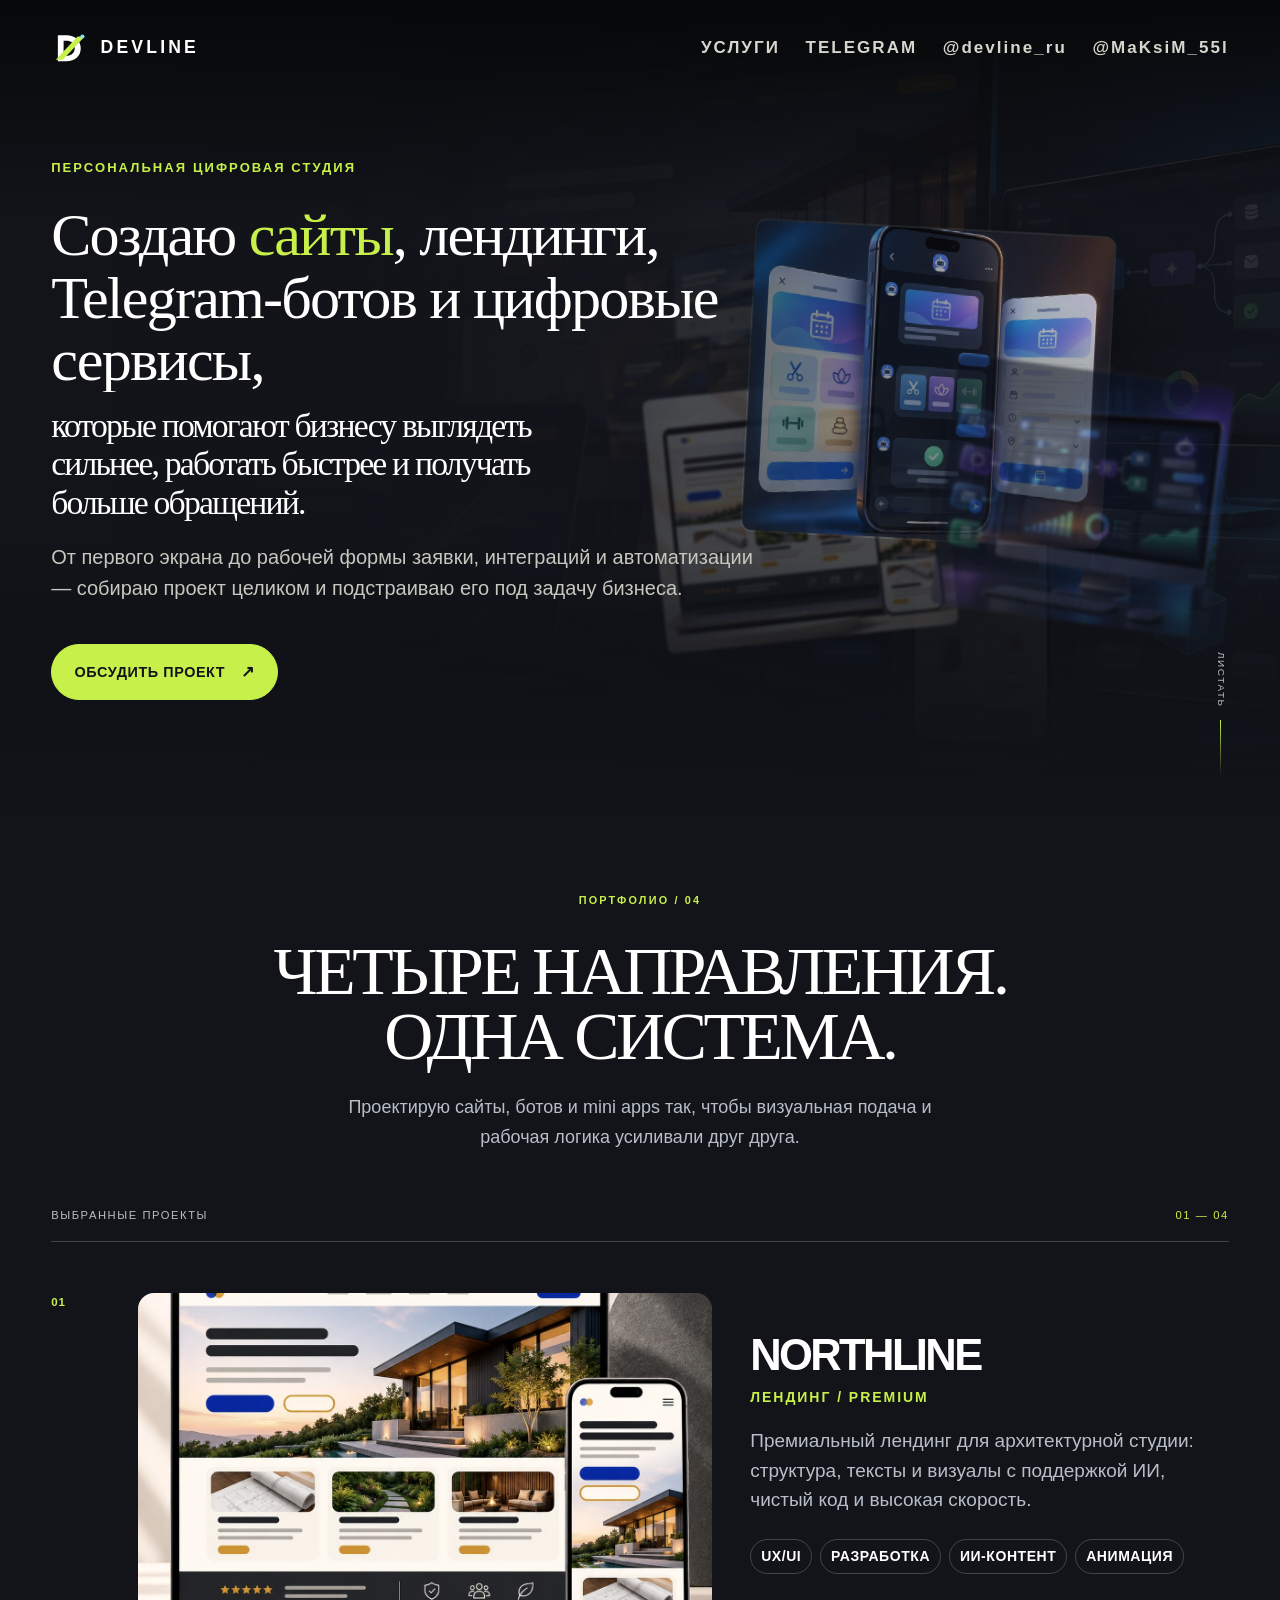
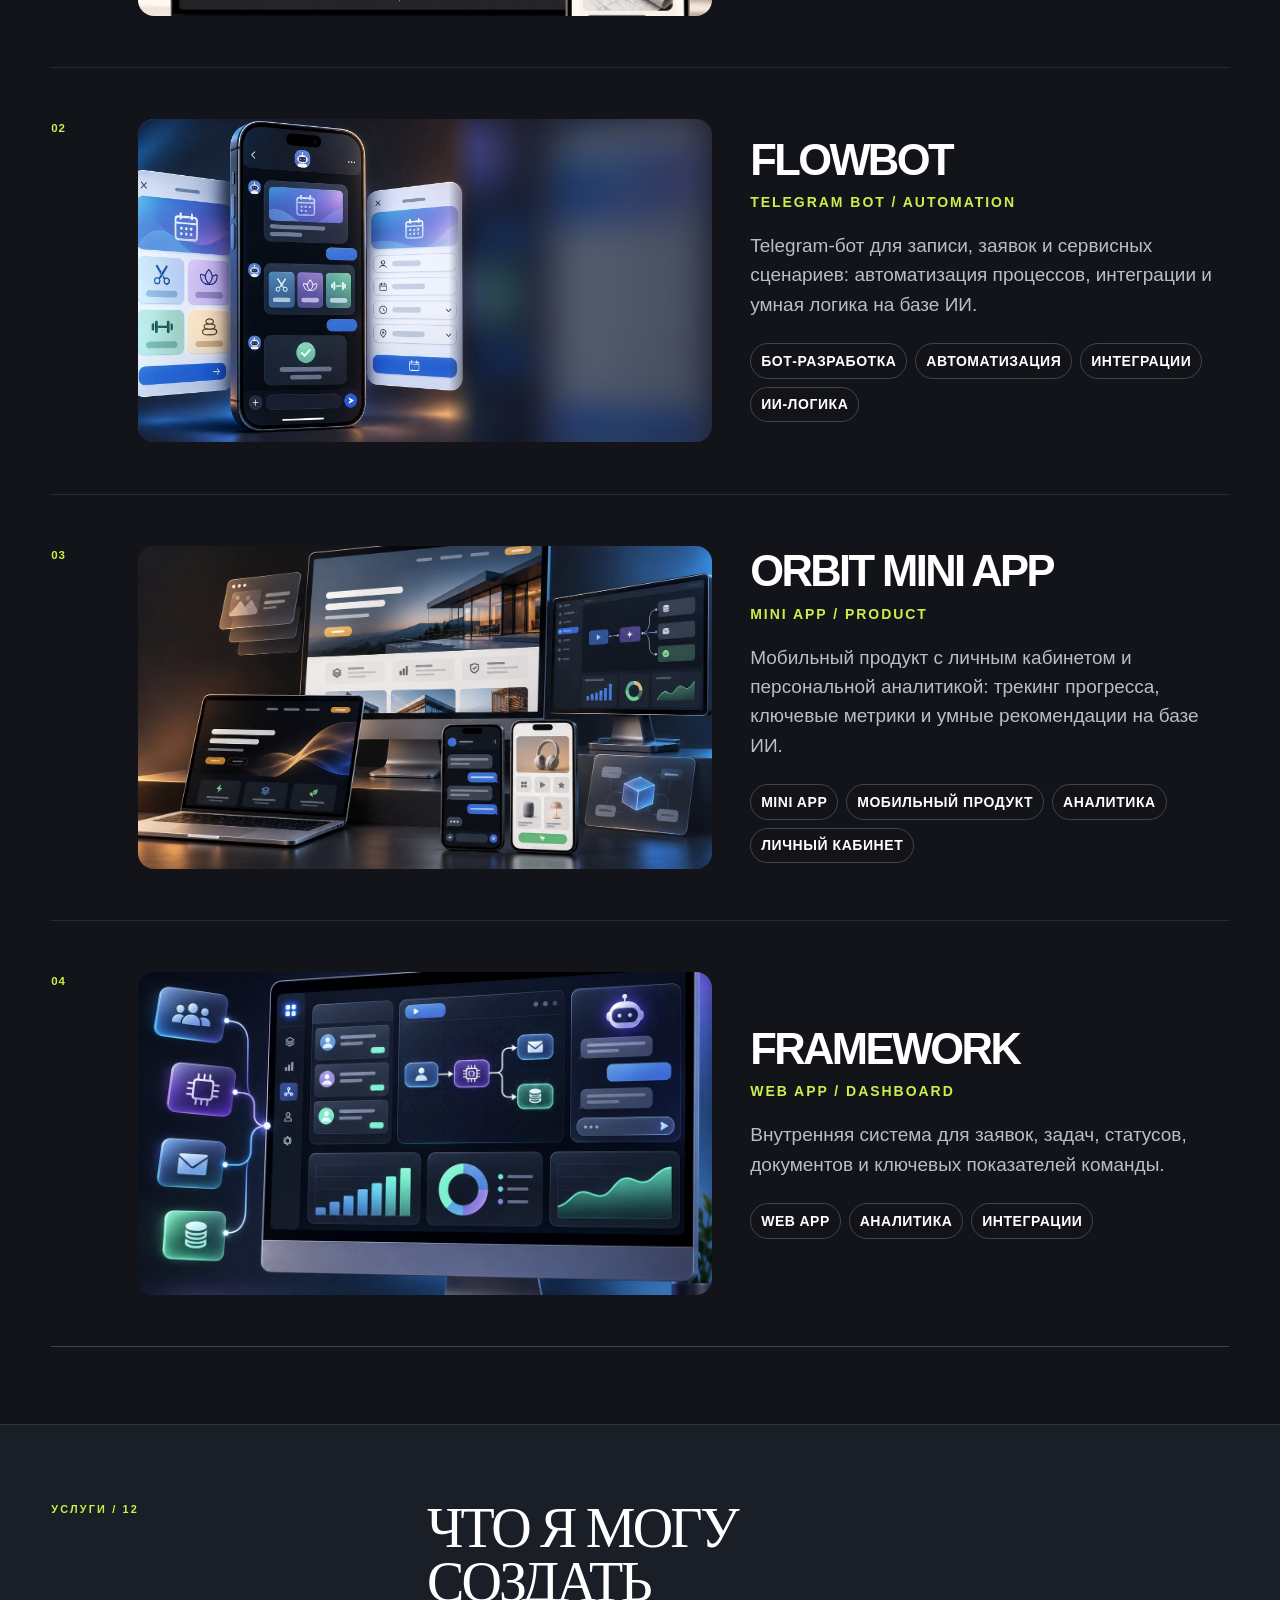
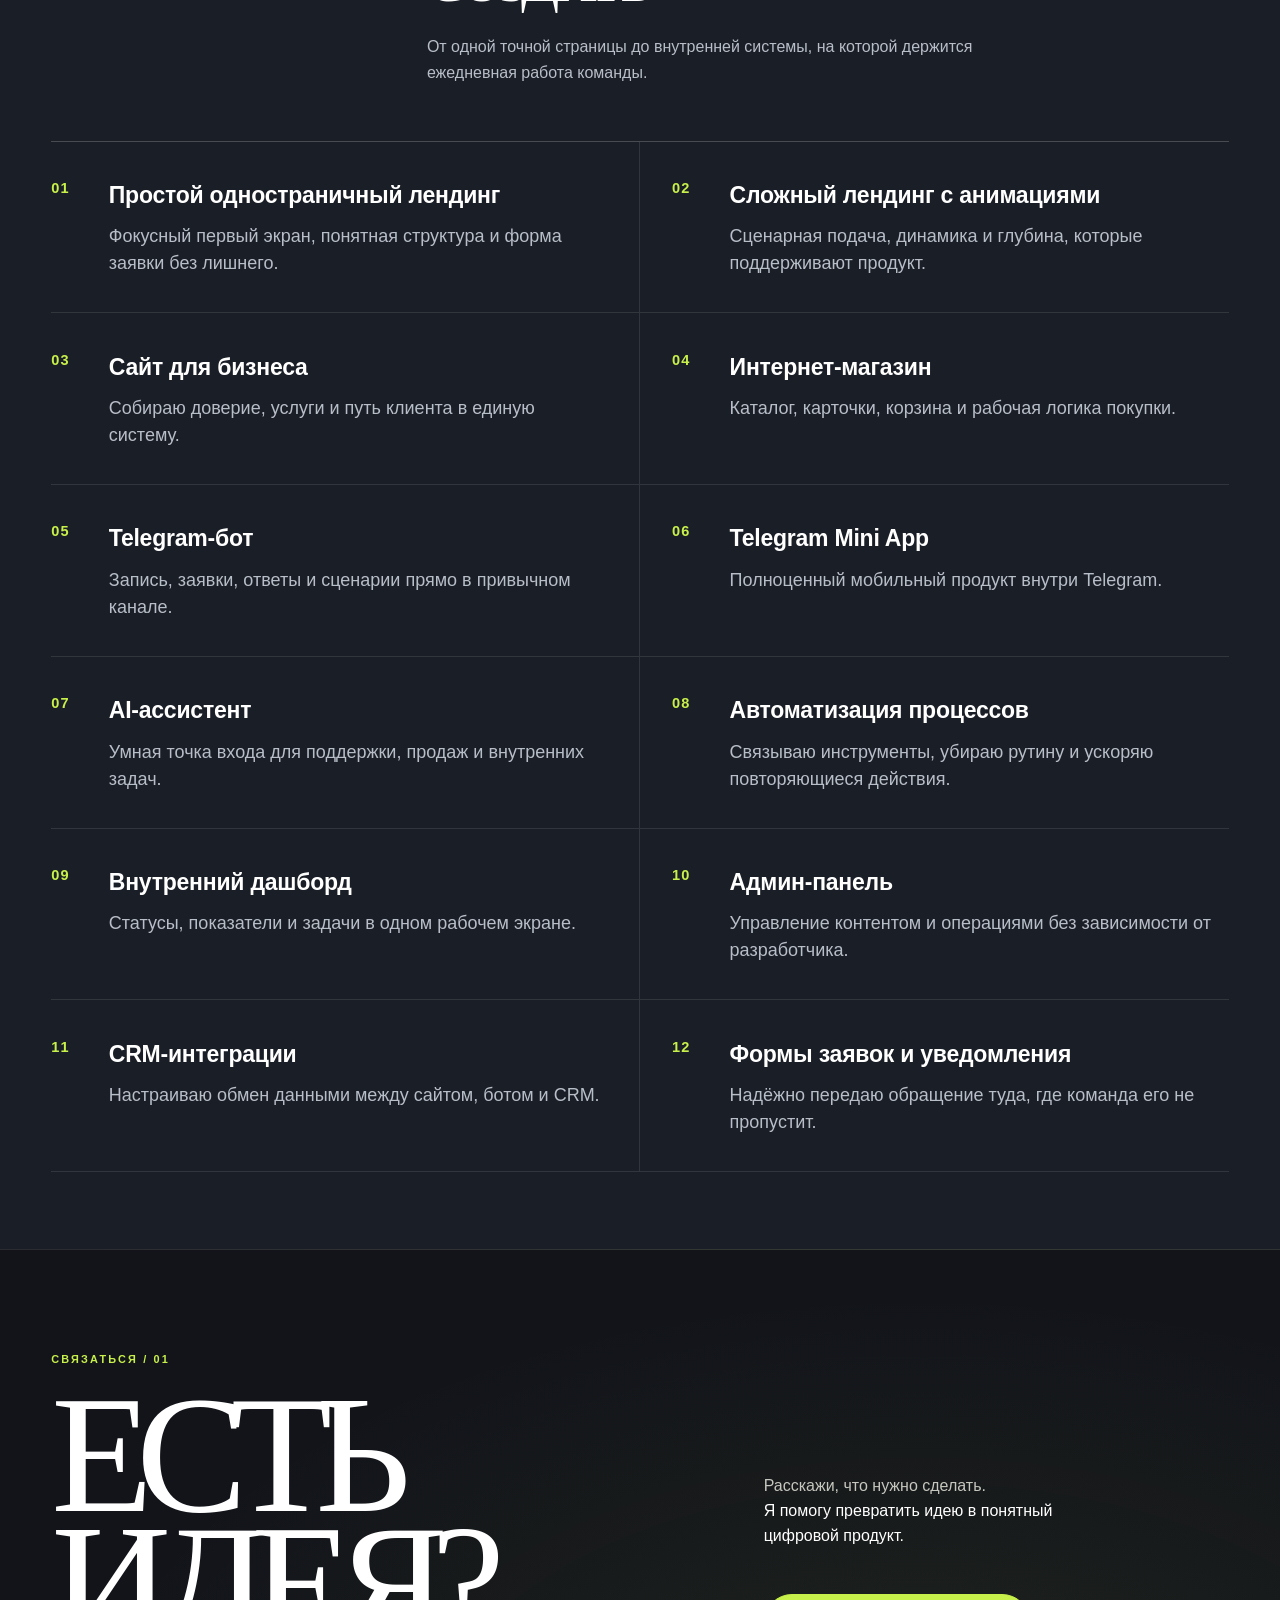
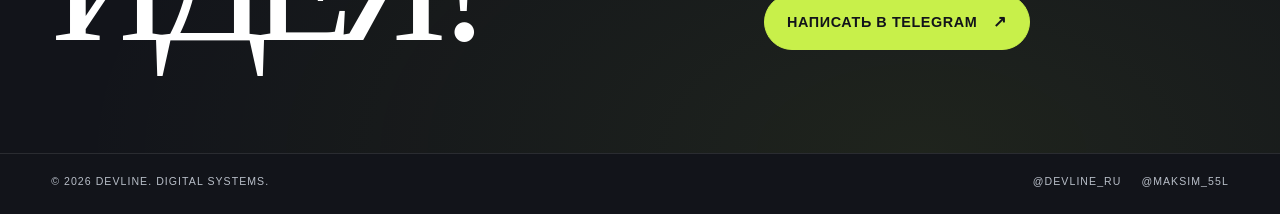
==== index.html @ 8e222a6c "Add files via upload" ====
<!doctype html>
<html lang="ru">
  <head>
    <meta charset="utf-8">
    <meta name="viewport" content="width=device-width, initial-scale=1">
    <meta name="theme-color" content="#12141a">
    <meta name="description" content="DEVLINE создаёт сайты, лендинги, Telegram-ботов, Mini Apps и AI-инструменты для бизнеса.">
    <meta property="og:title" content="DEVLINE — сайты, лендинги, боты и цифровые продукты">
    <meta property="og:description" content="DEVLINE создаёт сайты, лендинги, Telegram-ботов, Mini Apps и AI-инструменты для бизнеса.">
    <meta property="og:type" content="website">
    <meta property="og:locale" content="ru_RU">
    <title>DEVLINE — сайты, лендинги, боты и цифровые продукты</title>
    <link rel="icon" href="data:image/svg+xml,%3Csvg xmlns='http://www.w3.org/2000/svg' viewBox='0 0 64 64'%3E%3Crect width='64' height='64' rx='16' fill='%23050505'/%3E%3Cpath d='M18 16h13c10 0 17 6 17 16s-7 16-17 16H18V16Zm9 8v16h4c5 0 8-3 8-8s-3-8-8-8h-4Z' fill='%23f2f1e9'/%3E%3Cpath d='M15 43h7l20-22h-8L15 43Z' fill='%23c8ff45'/%3E%3C/svg%3E">
    <style>
      :root {
        --bg: #12141a;
        --bg-soft: #1a1e26;
        --text: #ffffff;
        --muted: #b8bec8;
        --line: rgba(255, 255, 255, .1);
        --line-strong: rgba(255, 255, 255, .2);
        --lime: #c8f04a;
        --lime-soft: rgba(200, 255, 69, .12);
        --blue: #84dfff;
        --serif: 'Iowan Old Style', 'Palatino Linotype', Georgia, serif;
        --sans: Inter, Manrope, 'Segoe UI', Arial, sans-serif;
        --gutter: clamp(1.25rem, 4vw, 4.5rem);
        --max: 1440px;
        --ease: cubic-bezier(.22, 1, .36, 1);
      }

      * { box-sizing: border-box; }
      html { scroll-behavior: smooth; background: var(--bg); overflow-x: clip; }
      body {
        min-width: 320px;
        margin: 0;
        overflow-x: hidden;
        background: var(--bg);
        color: var(--text);
        font-family: var(--sans);
        font-size: 16px;
        line-height: 1.6;
        -webkit-font-smoothing: antialiased;
        text-rendering: optimizeLegibility;
      }
      ::selection { color: var(--bg); background: var(--lime); }
      a { color: inherit; text-decoration: none; }
      button, a { -webkit-tap-highlight-color: transparent; }
      button { color: inherit; font: inherit; }
      img { display: block; max-width: 100%; }
      :focus-visible { outline: 2px solid var(--lime); outline-offset: 5px; }

      .js-ready [data-entry], .js-ready [data-reveal] { opacity: 0; translate: 0 20px; }
      [data-entry="header"] { transform: translate3d(0, -12px, 0); }
      [data-entry="hero-bg"] { transform: scale(1.05); }
      .js-ready .page-ready [data-entry], .js-ready [data-reveal].is-visible { opacity: 1; translate: none; transform: none; }
      .js-ready :is([data-entry], [data-reveal]):focus-within { opacity: 1; translate: none; transform: none; transition: none; }
      .page-ready [data-entry] { transition: opacity .7s var(--ease), translate .7s var(--ease), transform .7s var(--ease); }
      .page-ready [data-entry="hero-bg"] { transition-duration: 1s; }
      [data-entry][data-delay="1"] { transition-delay: .1s; }
      [data-entry][data-delay="2"] { transition-delay: .2s; }
      [data-entry][data-delay="3"] { transition-delay: .35s; }
      [data-entry][data-delay="4"] { transition-delay: .5s; }
      [data-reveal] { transition: opacity .6s var(--ease), translate .6s var(--ease), transform .6s var(--ease); }
      .services-grid .service[data-reveal] { transition-delay: mod(var(--delay, 0s), .3s); }
      .js-ready [data-reveal="slide"] { --slide-x: -48px; translate: var(--slide-x) 0; }
      .project[data-reveal="slide"]:first-child { --slide-x: -64px; }
      .project[data-reveal="slide"]:nth-child(2) { transition-delay: .1s; }
      .project[data-reveal="slide"]:nth-child(3) { transition-delay: .2s; }
      .project[data-reveal="slide"]:nth-child(4) { transition-delay: .3s; }
      .section-heading[data-reveal] { transition-delay: .12s; }
      .entry-pending .page-ready .brand { animation: brand-in .65s var(--ease) both; }
      .hero-title-line { display: block; }
      .hero-title-line--continuation { margin-top: .45em; max-width: 34ch; font-size: .56em; line-height: 1.14; }
      .entry-pending .page-ready .hero-title-line { animation: line-in .65s var(--ease) both; animation-delay: calc(.16s + var(--line-index, 0) * .11s); }
      @keyframes brand-in { from { scale: .92; } to { scale: 1; } }
      @keyframes line-in { from { clip-path: inset(0 0 100%); translate: 0 .25em; } to { clip-path: inset(0); translate: none; } }

      .site-shell { position: relative; isolation: isolate; }
      .container { width: min(100%, var(--max)); margin: 0 auto; padding-inline: var(--gutter); }
      .eyebrow {
        margin: 0;
        color: var(--lime);
        font-size: .68rem;
        font-weight: 700;
        letter-spacing: .2em;
        line-height: 1.3;
        text-transform: uppercase;
      }

      .site-header {
        position: absolute;
        z-index: 20;
        inset: 0 0 auto;
        padding-top: 1.5rem;
      }
      .nav-wrap {
        display: flex;
        align-items: center;
        justify-content: space-between;
        gap: 2rem;
        min-height: 3rem;
      }
      .brand {
        display: inline-flex;
        align-items: center;
        gap: .7rem;
        font-size: 1.1rem;
        font-weight: 800;
        letter-spacing: .18em;
        line-height: 1;
      }
      .brand-mark { width: 2.4rem; height: 2.4rem; flex: 0 0 auto; }
      .nav-links {
        display: flex;
        align-items: center;
        gap: clamp(1.1rem, 2vw, 2.5rem);
        color: #d5d6ce;
        font-size: 1.0625rem;
        font-weight: 700;
        letter-spacing: .12em;
      }
      .nav-links a { position: relative; }
      .nav-links a:active { color: var(--lime); }
      .nav-links a::after {
        position: absolute;
        right: 0;
        bottom: -.45rem;
        left: 0;
        height: 1px;
        background: var(--lime);
        content: '';
        transform: scaleX(0);
        transform-origin: right;
        transition: transform .25s ease;
      }
      .nav-links a:is(:hover, :focus-visible, [aria-current]) { color: var(--lime); }
      .nav-links a:is(:hover, :focus-visible, [aria-current])::after { transform: scaleX(1); transform-origin: left; }
      .menu-toggle {
        display: none;
        width: 2.9rem;
        height: 2.9rem;
        padding: .72rem;
        border: 1px solid var(--line-strong);
        border-radius: 50%;
        background: rgba(18, 20, 26, .72);
        cursor: pointer;
      }
      .menu-toggle span { display: block; height: 1px; margin: .34rem 0; background: var(--text); transition: transform .25s ease, opacity .25s ease; }
      .menu-toggle[aria-expanded="true"] span:first-child { transform: translateY(.22rem) rotate(45deg); }
      .menu-toggle[aria-expanded="true"] span:last-child { transform: translateY(-.22rem) rotate(-45deg); }

      .hero {
        position: relative;
        display: flex;
        min-height: min(51rem, 100svh);
        align-items: center;
        overflow: hidden;
        background: var(--bg);
      }
      .hero-slideshow { position: absolute; z-index: 0; inset: 0; overflow: hidden; }
      .hero-slide { position: absolute; inset: 0; margin: 0; opacity: 0; transition: opacity 1.2s var(--ease); }
      .hero-slide.is-active { opacity: .11; }
      .hero-slide img { width: 100%; height: 100%; object-fit: cover; filter: saturate(.9) contrast(1.02) brightness(1.08); transform: scale(1); }
      .entry-pending .page-ready .hero-cards { animation: cards-in 1s var(--ease) both; }
      @keyframes cards-in { from { opacity: 0; translate: 26px 16px; scale: .94; } to { opacity: 1; translate: none; scale: 1; } }
      .hero::before {
        position: absolute;
        z-index: 2;
        inset: 0;
        background: linear-gradient(180deg, #070809 0%, transparent 27%, transparent 66%, #0a0c10 100%), linear-gradient(90deg, #12141a 8%, rgba(18,20,26,.97) 28%, rgba(18,20,26,.78) 48%, transparent 85%);
        pointer-events: none;
        content: '';
      }
      .hero::after {
        position: absolute;
        z-index: 3;
        right: 0;
        bottom: 0;
        left: 0;
        height: 32%;
        background: linear-gradient(transparent, var(--bg));
        pointer-events: none;
        content: '';
      }
      .hero-canvas {
        position: absolute;
        z-index: 1;
        inset: 7rem 0 4rem 39%;
        perspective: 1200px;
        transform-style: preserve-3d;
        pointer-events: none;
      }
      .hero-cards {
        position: absolute;
        inset: 0;
        display: flex;
        align-items: center;
        justify-content: center;
        transform-style: preserve-3d;
      }
      .hero-card {
        position: absolute;
        width: clamp(14rem, 27vw, 24rem);
        aspect-ratio: 1.16 / 1;
        overflow: hidden;
        border: 1px solid rgba(242, 241, 233, .18);
        border-radius: .65rem;
        box-shadow: 0 2rem 6rem rgba(0, 0, 0, .5);
        opacity: calc(var(--card-opacity, .72) - var(--scroll-dim, 0));
        --orbit-tilt: 0deg;
        --scroll-x: 0px;
        --scroll-y: 0px;
        transition: transform .65s var(--ease), opacity .65s var(--ease);
      }
      .hero-card::after {
        position: absolute;
        inset: 0;
        background: linear-gradient(140deg, rgba(18, 20, 26, .02), rgba(18, 20, 26, .32));
        content: '';
      }
      .hero-card img { width: 100%; height: 100%; object-fit: cover; filter: saturate(.95) contrast(1.02) brightness(1.08); }
      .hero-card { transform: translate3d(calc(var(--x) + var(--scroll-x)), calc(var(--y) + var(--scroll-y)), var(--z)) rotateY(var(--rot)) rotateZ(calc(var(--tilt) + var(--orbit-tilt))) scale(calc(var(--scale) + var(--scroll-scale, 0))); }
      .hero-card:nth-child(1) { --x: -13vw; --y: -6rem; --z: -160px; --rot: 16deg; --tilt: -6deg; --scale: .75; --card-opacity: .4; filter: blur(2px) brightness(.8); }
      .hero-card:nth-child(2) { --x: -7vw; --y: 5rem; --z: -45px; --rot: 9deg; --tilt: -6deg; --scale: .86; filter: blur(1px); }
      .hero-card:nth-child(3) { --x: 3vw; --y: -3rem; --z: 35px; --rot: -7deg; --tilt: 3deg; --scale: 1.05; --card-opacity: .92; }
      .hero-card:nth-child(4) { --x: 15vw; --y: 4rem; --z: -110px; --rot: -18deg; --tilt: 7deg; --scale: .85; --card-opacity: .55; filter: blur(2px) brightness(.75); }
      .hero.is-resting .hero-card:nth-child(3) img { animation: card-rest 9s ease-in-out infinite; }
      @keyframes card-rest { 50% { scale: 1.035; } }
      .hero-card.is-broken, .hero-slide.is-broken { opacity: 0; }

      .hero-content {
        position: relative;
        z-index: 5;
        width: min(100%, 1280px);
        padding-block: 7.75rem 5rem;
      }
      .hero-copy { width: min(100%, 790px); }
      .hero h1 {
        max-width: 790px;
        margin: 1.7rem 0 1.25rem;
        color: var(--text);
        font-family: var(--serif);
        font-size: clamp(2.5rem, 4.7vw, 4.75rem);
        font-weight: 400;
        letter-spacing: -.03em;
        line-height: 1.04;
        text-wrap: pretty;
      }
      .hero h1 em { color: var(--lime); font-style: normal; }
      .hero-label { font-size: .8125rem; letter-spacing: .16em; }
      .hero-description {
        max-width: 65ch;
        margin: 0;
        color: #c6c7bf;
        font-size: 1.25rem;
        line-height: 1.55;
      }
      .hero-description + .hero-description { max-width: 65ch; margin-top: .8rem; color: var(--muted); font-size: 1rem; }
      .button {
        display: inline-flex;
        min-height: 3.5rem;
        align-items: center;
        justify-content: center;
        gap: 1rem;
        margin-top: 2.5rem;
        padding: .8rem 1.4rem;
        border: 1px solid var(--lime);
        border-radius: 999px;
        background: var(--lime);
        color: var(--bg);
        font-size: .9rem;
        font-weight: 800;
        letter-spacing: .04em;
        transition: translate .2s var(--ease);
      }
      .button::after { content: '↗'; font-size: 1rem; letter-spacing: 0; }
      .button::after { transition: translate .2s var(--ease); }
      .button:hover, .button:focus-visible { translate: 0 -2px; filter: brightness(1.06); box-shadow: 0 4px 14px rgba(200,240,74,.18); }
      .button:hover::after { translate: 3px 0; }
      .button:active { translate: 0 1px; }
      .scroll-cue {
        position: absolute;
        z-index: 6;
        right: var(--gutter);
        bottom: 2.5rem;
        display: flex;
        align-items: center;
        gap: .8rem;
        color: var(--muted);
        font-size: .62rem;
        letter-spacing: .16em;
        text-transform: uppercase;
        writing-mode: vertical-rl;
      }
      .scroll-cue::after { width: 1px; height: 3.5rem; background: linear-gradient(var(--lime), transparent); content: ''; }

      .section { position: relative; padding-block: clamp(3.5rem, 6vw, 6rem); }
      .section + .section { border-top: 1px solid var(--line); }
      .section-heading { display: grid; grid-template-columns: minmax(12rem, .6fr) 1.4fr; gap: 2rem; align-items: end; margin-bottom: clamp(3rem, 7vw, 7rem); }
      .section-heading > * { min-width: 0; }
      .section-heading h2 { max-width: 14ch; margin: 0; font-family: var(--serif); font-size: clamp(2rem, 5vw, 3.5rem); font-weight: 400; letter-spacing: -.05em; line-height: .96; text-wrap: balance; }
      .section-heading h2 + .heading-note { margin-top: 1.5rem; }
      .section-heading .heading-note { max-width: 65ch; margin: 0 0 .2rem; color: var(--muted); font-size: 1rem; line-height: 1.65; }
      .portfolio-section .section-heading { display: flex; flex-direction: column; align-items: center; text-align: center; }
      .portfolio-section .section-heading > div { display: flex; flex-direction: column; align-items: center; }
      .portfolio-section .container { width: min(100%, 1600px); }
      .portfolio-section .section-heading { margin-bottom: clamp(2rem, 4vw, 4rem); }
      .portfolio-section .section-heading h2 { max-width: 22ch; font-size: clamp(2rem, 5.3vw, 5rem); }
      .portfolio-section .heading-note { font-size: 1.125rem; }
      .portfolio-section .section-heading .heading-note { margin-inline: auto; }

      .portfolio-intro { display: flex; align-items: baseline; justify-content: space-between; gap: 2rem; padding-bottom: 1rem; border-bottom: 1px solid var(--line-strong); color: var(--muted); font-size: .7rem; letter-spacing: .14em; text-transform: uppercase; }
      .portfolio-intro span:last-child { color: var(--lime); }
      .project-list { border-bottom: 1px solid var(--line-strong); }
      .project {
        display: grid;
        grid-template-columns: 3rem minmax(0, 1.2fr) minmax(0, 1fr);
        gap: clamp(1.2rem, 3vw, 4rem);
        align-items: stretch;
        padding-block: clamp(2rem, 4vw, 3.5rem);
        border-bottom: 1px solid var(--line);
      }
      .project:last-child { border-bottom: 0; }
      .project-number { align-self: start; color: var(--lime); font-size: .72rem; font-weight: 700; letter-spacing: .08em; }
      .project-media { position: relative; align-self: center; width: 100%; aspect-ratio: 16 / 9; min-width: 0; min-height: 0; overflow: hidden; border-radius: 16px; background: var(--bg-soft); }
      .project-media img {
        width: 100%;
        height: 100%;
        object-fit: cover;
        filter: saturate(.72) contrast(1.05);
        transform: translateX(calc(var(--crop-x, 0%) + var(--hover-x, 0%))) scale(calc(var(--crop-scale, 1) * var(--hover-scale, 1)));
        transition: transform .8s var(--ease);
      }
      .project-media--flowbot { isolation: isolate; }
      .project-media--flowbot::before {
        position: absolute;
        z-index: -1;
        inset: -1.5rem;
        background: linear-gradient(90deg, rgb(11 19 37 / .3), rgb(11 19 37 / .76)), url('assets/portfolio/bg-03.jpg') right center / cover;
        filter: blur(18px);
        content: '';
      }
      .project-media--flowbot img {
        --crop-x: -8%;
        --crop-scale: 1.12;
        position: absolute;
        inset: 0 auto auto 4%;
        width: auto;
        max-width: none;
        aspect-ratio: 1;
        object-fit: contain;
        object-position: left center;
        mask-image: linear-gradient(90deg, transparent, #000 6%, #000 92%, transparent);
      }
      .project-media--orbit img {
        --crop-x: -8%;
        --crop-scale: 1.15;
        object-position: left center;
        transform-origin: 40% 70%;
      }
      .project-media::after { position: absolute; inset: auto 0 0; height: 2px; background: var(--lime); content: ''; transform: scaleX(0); transform-origin: left; transition: transform .4s var(--ease); }
      @media (hover: hover) {
        .js-ready .project.is-visible:hover { transform: translateY(-3px); }
        .project:hover .project-media img { --hover-x: 1%; --hover-scale: 1.035; filter: saturate(.95) contrast(1.05); }
        .project:hover .project-media::after { transform: scaleX(1); }
      }
      .project-media.is-broken img { visibility: hidden; }
      .project-media.is-broken::before { position: absolute; z-index: auto; inset: 0; display: grid; place-items: center; background: var(--bg-soft); filter: none; color: var(--muted); content: 'Изображение недоступно'; }
      .project-content { display: flex; flex-direction: column; justify-content: center; min-width: 0; }
      .project h3 { margin: 0; font-family: var(--sans); font-size: clamp(2rem, 3.4vw, 4rem); font-weight: 800; letter-spacing: -.06em; line-height: .94; }
      .project-category { margin: .65rem 0 0; color: var(--lime); font-size: .875rem; font-weight: 700; letter-spacing: .14em; text-transform: uppercase; }
      .project-description { max-width: 54ch; margin: 1.1rem 0 0; color: var(--muted); font-size: 1.1875rem; line-height: 1.55; }
      .project-tags { display: flex; flex-wrap: wrap; gap: .5rem; margin: 1.5rem 0 0; padding: 0; list-style: none; }
      .project-tags li { padding: .35rem .62rem; border: 1px solid var(--line-strong); border-radius: 999px; color: var(--text); font-size: .875rem; font-weight: 700; letter-spacing: .04em; text-transform: uppercase; }

      .services-section { background: var(--bg-soft); }
      .services-section .section-heading { align-items: start; margin-bottom: clamp(2rem, 4vw, 4rem); }
      .services-grid { display: grid; grid-template-columns: repeat(2, minmax(0, 1fr)); border-top: 1px solid var(--line-strong); }
      .service {
        display: grid;
        grid-template-columns: 2.6rem minmax(0, 1fr);
        gap: 1rem;
        min-height: 9rem;
        padding: 2.2rem 1rem 2.2rem 0;
        border-bottom: 1px solid var(--line);
      }
      .service:nth-child(odd) { border-right: 1px solid var(--line); padding-right: 2rem; }
      .service:nth-child(even) { padding-left: 2rem; }
      .service-index { color: var(--lime); font-size: .91rem; font-weight: 700; letter-spacing: .08em; }
      .service h3 { margin: 0 0 .6rem; font-size: 1.4375rem; font-weight: 650; letter-spacing: -.01em; }
      .service p { max-width: 65ch; margin: 0; color: var(--muted); font-size: 1.125rem; line-height: 1.5; }
      @media (hover: hover) { .service:hover { background-color: rgb(255 255 255 / .045); } }

      .contact-section { padding-block: clamp(4rem, 8vw, 8rem); background: radial-gradient(ellipse at 72% 100%, rgb(200 240 74 / .07), transparent 65%); }
      .contact-layout { display: grid; grid-template-columns: 1fr .7fr; gap: 3rem; align-items: end; }
      .contact-title { max-width: 8ch; margin: 1.5rem 0 0; font-family: var(--serif); font-size: clamp(4.5rem, 13vw, 13rem); font-weight: 400; letter-spacing: -.1em; line-height: .78; }
      .contact-copy { max-width: 22rem; margin: 0 0 .35rem; color: #c6c7bf; font-size: 1rem; line-height: 1.55; }
      .contact-copy strong { color: var(--text); font-weight: 500; }

      .site-footer { padding-block: 1.2rem 1.5rem; border-top: 1px solid var(--line); color: var(--muted); font-size: .66rem; letter-spacing: .1em; text-transform: uppercase; }
      .footer-row { display: flex; align-items: center; justify-content: space-between; gap: 1.5rem; }
      .footer-row p { margin: 0; }
      .footer-links { display: flex; gap: 1.25rem; }
      .footer-links a:hover { color: var(--lime); }

      @media (prefers-reduced-motion: reduce) {
        *, *::before, *::after { scroll-behavior: auto !important; animation: none !important; transition: none !important; }
        .hero-card { transition: none; }
        .hero-slide { transition: none; }
        [data-entry], [data-reveal] { opacity: 1 !important; transform: none !important; translate: none !important; }
      }
      @media (max-width: 850px) {
        .site-header { padding-top: 1rem; }
        .nav-wrap { min-height: 2.8rem; }
        .js-ready .menu-toggle { display: block; position: relative; z-index: 2; }
        html:not(.js-ready) .nav-wrap { flex-wrap: wrap; gap: .75rem; }
        html:not(.js-ready) .nav-links { flex-wrap: wrap; gap: .5rem 1rem; }
        .js-ready .nav-links {
          position: fixed;
          z-index: 1;
          inset: 4.5rem var(--gutter) auto;
          display: flex;
          flex-direction: column;
          align-items: flex-start;
          justify-content: center;
          gap: .4rem;
          padding: 1.5rem;
          max-height: calc(100svh - 5rem);
          overflow-y: auto;
          border: 1px solid var(--line);
          border-radius: 12px;
          background: rgba(18, 20, 26, .96);
          backdrop-filter: blur(1rem);
          opacity: 0;
          visibility: hidden;
          pointer-events: none;
          transform: translateY(-1rem);
          transition: opacity .25s ease, transform .25s ease, visibility 0s linear .25s;
        }
        .js-ready .nav-links.is-open { opacity: 1; visibility: visible; pointer-events: auto; transform: translateY(0); transition-delay: 0s; }
        .js-ready .nav-links a { display: flex; align-items: center; min-height: 44px; font-size: 1.125rem; }
        .hero { min-height: 40rem; }
        .hero-canvas { inset: 9rem -10vw 6rem 34%; }
        .hero-card { width: clamp(11rem, 36vw, 17rem); }
        .hero-card:nth-child(1) { --x: -34vw; --y: 4rem; --z: -140px; }
        .hero-card:nth-child(2) { --x: -19vw; --y: -2rem; --z: -28px; }
        .hero-card:nth-child(3) { --x: 19vw; --y: -2rem; --z: -28px; }
        .hero-card:nth-child(4) { --x: 34vw; --y: 4rem; --z: -140px; }
        .section-heading { grid-template-columns: 1fr; gap: 1.5rem; }
        .section-heading h2 { max-width: 100%; }
        .project { grid-template-columns: 2.5rem minmax(0, 1.15fr) minmax(0, 1fr); }
        .contact-layout { grid-template-columns: 1fr .85fr; }
      }
      @media (max-width: 600px) {
        :root { --gutter: 1.15rem; }
        .brand { font-size: .98rem; }
        .hero { min-height: 0; align-items: flex-start; }
        .hero::before { background: linear-gradient(180deg, #070809 0%, rgba(18,20,26,.76) 30%, #12141a 82%); }
        .hero-canvas { inset: 4rem -1rem auto 25%; height: 15rem; }
        .hero-card { width: 11.5rem; opacity: .6; }
        .hero-card:nth-child(1) { --x: -50vw; --y: 6rem; --z: -170px; --rot: 28deg; --scale: .7; }
        .hero-card:nth-child(2) { --x: -25vw; --y: -1rem; --z: -20px; --rot: 13deg; --scale: .86; }
        .hero-card:nth-child(3) { --x: 25vw; --y: -1rem; --z: -20px; --rot: -13deg; --scale: .86; }
        .hero-card:nth-child(4) { --x: 50vw; --y: 6rem; --z: -170px; --rot: -28deg; --scale: .7; }
        .hero-content { padding-block: 7.5rem 3rem; }
        .menu-toggle { margin-left: auto; }
        .hero h1 { max-width: 100%; margin-top: 1.15rem; font-size: clamp(2rem, 7.4vw, 2.7rem); line-height: 1.08; }
        .hero-label { font-size: .75rem; }
        .hero-description { font-size: 1.0625rem; }
        .hero-title-line--continuation { font-size: .72em; }
        .hero-description + .hero-description { font-size: .8rem; }
        .button { width: auto; margin-top: 2rem; }
        .js-ready [data-reveal="slide"], .project[data-reveal="slide"]:first-child { --slide-x: -24px; }
        .scroll-cue { display: none; }
        .section { padding-block: 3.5rem; }
        .section-heading { margin-bottom: 3.5rem; }
        .section-heading h2 { font-size: clamp(2.7rem, 14vw, 4.8rem); }
        .portfolio-intro { font-size: .58rem; }
        .project { grid-template-columns: minmax(0, 1fr); gap: .9rem; align-items: start; }
        .project-media { width: 100%; aspect-ratio: auto; }
        .project-media img { height: auto; }
        .project-media--flowbot:not(.is-broken)::before { content: none; }
        .project-media--flowbot img { position: static; width: 100%; mask-image: none; transform-origin: 25% center; }
        .project-description { font-size: 1.125rem; }
        .project-category, .project-tags li { font-size: .8125rem; }
        .project h3 { font-size: 2.25rem; }
        .services-grid { display: block; }
        .service h3 { font-size: 1.25rem; }
        .service p { font-size: 1.0625rem; }
        .service, .service:nth-child(odd), .service:nth-child(even) { grid-template-columns: 2.2rem 1fr; min-height: auto; padding: 1.45rem 0; border-right: 0; }
        .contact-layout { display: block; }
        .contact-title { margin-bottom: 2rem; font-size: clamp(3.5rem, 16vw, 6rem); }
        .contact-copy { font-size: .9rem; }
        .footer-row { align-items: flex-start; flex-direction: column; }
      }
    </style>
  </head>
  <body>
    <div class="site-shell">
      <header class="site-header" aria-label="Основная навигация" data-entry="header">
        <div class="container nav-wrap">
          <a class="brand" href="#top" aria-label="DEVLINE — на главную">
            <svg class="brand-mark" viewBox="0 0 28 28" aria-hidden="true" focusable="false">
              <path d="M5 4.5h6.3c6.1 0 10.4 3.7 10.4 9.5s-4.3 9.5-10.4 9.5H5V4.5Zm4.2 4v11h2c3.5 0 6.1-1.9 6.1-5.5s-2.6-5.5-6.1-5.5h-2Z" fill="currentColor"/>
              <path d="M3.5 22.5h5.1l16-17h-5.2l-15.9 17Z" fill="var(--lime)"/>
              <circle cx="22.9" cy="5.5" r="1.5" fill="var(--blue)"/>
            </svg>
            <span>DEVLINE</span>
          </a>
          <button class="menu-toggle" type="button" aria-label="Открыть меню" aria-expanded="false" aria-controls="main-menu">
            <span></span><span></span>
          </button>
          <nav id="main-menu" class="nav-links" aria-label="Разделы сайта">
            <a href="#services">УСЛУГИ</a>
            <a href="https://t.me/devline_ru" target="_blank" rel="noreferrer">TELEGRAM</a>
            <a href="https://t.me/devline_ru" target="_blank" rel="noreferrer">@devline_ru</a>
            <a href="https://t.me/MaKsiM_55l" target="_blank" rel="noreferrer">@MaKsiM_55l</a>
          </nav>
        </div>
      </header>

      <main id="top">
        <section class="hero" aria-labelledby="hero-title">
          <div class="hero-slideshow" aria-hidden="true" data-entry="hero-bg">
            <figure class="hero-slide is-active"><img src="assets/portfolio/bg-01.jpg" alt="" width="1536" height="1024"></figure>
            <figure class="hero-slide"><img src="assets/portfolio/bg-02.jpg" alt="" width="1536" height="1024"></figure>
            <figure class="hero-slide"><img src="assets/portfolio/bg-03.jpg" alt="" width="1536" height="1024"></figure>
            <figure class="hero-slide"><img src="assets/portfolio/bg-04.jpg" alt="" width="1536" height="1024"></figure>
          </div>
          <div class="hero-canvas" aria-hidden="true">
            <div class="hero-cards">
              <figure class="hero-card"><img src="assets/portfolio/bg-01.jpg" alt="" width="1536" height="1024"></figure>
              <figure class="hero-card"><img src="assets/portfolio/bg-02.jpg" alt="" width="1536" height="1024"></figure>
              <figure class="hero-card"><img src="assets/portfolio/bg-03.jpg" alt="" width="1536" height="1024"></figure>
              <figure class="hero-card"><img src="assets/portfolio/bg-04.jpg" alt="" width="1536" height="1024"></figure>
            </div>
          </div>
          <div class="container hero-content">
            <div class="hero-copy">
              <p class="eyebrow hero-label" data-entry="hero-eyebrow" data-delay="1">ПЕРСОНАЛЬНАЯ ЦИФРОВАЯ СТУДИЯ</p>
              <h1 id="hero-title" data-entry="hero-title" data-delay="2">
                <span class="hero-title-line">Создаю <em>сайты</em>, лендинги,</span>
                <span class="hero-title-line" style="--line-index:1">Telegram-ботов и цифровые сервисы,</span>
                <span class="hero-title-line hero-title-line--continuation" style="--line-index:2">которые помогают бизнесу выглядеть сильнее, работать быстрее и получать больше обращений.</span>
              </h1>
              <p class="hero-description" data-entry="hero-description" data-delay="3">От первого экрана до рабочей формы заявки, интеграций и автоматизации — собираю проект целиком и подстраиваю его под задачу бизнеса.</p>
              <a class="button" href="https://t.me/MaKsiM_55l" target="_blank" rel="noreferrer" data-entry="hero-button" data-delay="4">ОБСУДИТЬ ПРОЕКТ</a>
            </div>
          </div>
          <div class="scroll-cue" aria-hidden="true"><span>Листать</span></div>
        </section>

        <section class="section portfolio-section" aria-labelledby="portfolio-title">
          <div class="container">
            <div class="section-heading" data-reveal>
              <p class="eyebrow">Портфолио / 04</p>
              <div>
                <h2 id="portfolio-title">ЧЕТЫРЕ НАПРАВЛЕНИЯ.<br>ОДНА СИСТЕМА.</h2>
                <p class="heading-note">Проектирую сайты, ботов и mini apps так, чтобы визуальная подача и рабочая логика усиливали друг друга.</p>
              </div>
            </div>
            <div class="portfolio-intro"><span>Выбранные проекты</span><span>01 — 04</span></div>
            <div class="project-list">
              <article class="project" data-reveal="slide">
                <span class="project-number">01</span>
                <div class="project-media"><img src="assets/portfolio/bg-02.jpg" alt="Архитектурный веб-продукт NORTHLINE" width="1254" height="1254" loading="lazy"></div>
                <div class="project-content"><h3>NORTHLINE</h3><p class="project-category">ЛЕНДИНГ / PREMIUM</p><p class="project-description">Премиальный лендинг для архитектурной студии: структура, тексты и визуалы с поддержкой ИИ, чистый код и высокая скорость.</p><ul class="project-tags" aria-label="Технологии и услуги проекта"><li>UX/UI</li><li>РАЗРАБОТКА</li><li>ИИ-КОНТЕНТ</li><li>АНИМАЦИЯ</li></ul></div>
              </article>
              <article class="project" data-reveal="slide">
                <span class="project-number">02</span>
                <div class="project-media project-media--flowbot"><img src="assets/portfolio/bg-03.jpg" alt="Telegram-бот FLOWBOT" width="1254" height="1254" loading="lazy"></div>
                <div class="project-content"><h3>FLOWBOT</h3><p class="project-category">TELEGRAM BOT / AUTOMATION</p><p class="project-description">Telegram-бот для записи, заявок и сервисных сценариев: автоматизация процессов, интеграции и умная логика на базе ИИ.</p><ul class="project-tags" aria-label="Технологии и услуги проекта"><li>БОТ-РАЗРАБОТКА</li><li>АВТОМАТИЗАЦИЯ</li><li>ИНТЕГРАЦИИ</li><li>ИИ-ЛОГИКА</li></ul></div>
              </article>
              <article class="project" data-reveal="slide">
                <span class="project-number">03</span>
                <div class="project-media project-media--orbit"><img src="assets/portfolio/bg-01.jpg" alt="Мобильный продукт ORBIT MINI APP" width="1672" height="941" loading="lazy"></div>
                <div class="project-content"><h3>ORBIT MINI APP</h3><p class="project-category">MINI APP / PRODUCT</p><p class="project-description">Мобильный продукт с личным кабинетом и персональной аналитикой: трекинг прогресса, ключевые метрики и умные рекомендации на базе ИИ.</p><ul class="project-tags" aria-label="Технологии и услуги проекта"><li>MINI APP</li><li>МОБИЛЬНЫЙ ПРОДУКТ</li><li>АНАЛИТИКА</li><li>ЛИЧНЫЙ КАБИНЕТ</li></ul></div>
              </article>
              <article class="project" data-reveal="slide">
                <span class="project-number">04</span>
                <div class="project-media"><img src="assets/portfolio/bg-04.jpg" alt="Интерфейс дашборда FRAMEWORK" width="1254" height="1254" loading="lazy"></div>
                <div class="project-content">
                  <h3>FRAMEWORK</h3>
                  <p class="project-category">WEB APP / DASHBOARD</p>
                  <p class="project-description">Внутренняя система для заявок, задач, статусов, документов и ключевых показателей команды.</p>
                  <ul class="project-tags" aria-label="Технологии и услуги проекта"><li>WEB APP</li><li>АНАЛИТИКА</li><li>ИНТЕГРАЦИИ</li></ul>
                </div>
              </article>
            </div>
          </div>
        </section>

        <section class="section services-section" id="services" aria-labelledby="services-title" tabindex="-1">
          <div class="container">
            <div class="section-heading" data-reveal>
              <p class="eyebrow">Услуги / 12</p>
              <div>
                <h2 id="services-title">ЧТО Я МОГУ СОЗДАТЬ</h2>
                <p class="heading-note">От одной точной страницы до внутренней системы, на которой держится ежедневная работа команды.</p>
              </div>
            </div>
            <div class="services-grid">
              <article class="service" data-reveal style="--delay:.0s"><span class="service-index">01</span><div><h3>Простой одностраничный лендинг</h3><p>Фокусный первый экран, понятная структура и форма заявки без лишнего.</p></div></article>
              <article class="service" data-reveal style="--delay:.1s"><span class="service-index">02</span><div><h3>Сложный лендинг с анимациями</h3><p>Сценарная подача, динамика и глубина, которые поддерживают продукт.</p></div></article>
              <article class="service" data-reveal style="--delay:.2s"><span class="service-index">03</span><div><h3>Сайт для бизнеса</h3><p>Собираю доверие, услуги и путь клиента в единую систему.</p></div></article>
              <article class="service" data-reveal style="--delay:.3s"><span class="service-index">04</span><div><h3>Интернет-магазин</h3><p>Каталог, карточки, корзина и рабочая логика покупки.</p></div></article>
              <article class="service" data-reveal style="--delay:.4s"><span class="service-index">05</span><div><h3>Telegram-бот</h3><p>Запись, заявки, ответы и сценарии прямо в привычном канале.</p></div></article>
              <article class="service" data-reveal style="--delay:.5s"><span class="service-index">06</span><div><h3>Telegram Mini App</h3><p>Полноценный мобильный продукт внутри Telegram.</p></div></article>
              <article class="service" data-reveal style="--delay:.6s"><span class="service-index">07</span><div><h3>AI-ассистент</h3><p>Умная точка входа для поддержки, продаж и внутренних задач.</p></div></article>
              <article class="service" data-reveal style="--delay:.7s"><span class="service-index">08</span><div><h3>Автоматизация процессов</h3><p>Связываю инструменты, убираю рутину и ускоряю повторяющиеся действия.</p></div></article>
              <article class="service" data-reveal style="--delay:.8s"><span class="service-index">09</span><div><h3>Внутренний дашборд</h3><p>Статусы, показатели и задачи в одном рабочем экране.</p></div></article>
              <article class="service" data-reveal style="--delay:.9s"><span class="service-index">10</span><div><h3>Админ-панель</h3><p>Управление контентом и операциями без зависимости от разработчика.</p></div></article>
              <article class="service" data-reveal style="--delay:1s"><span class="service-index">11</span><div><h3>CRM-интеграции</h3><p>Настраиваю обмен данными между сайтом, ботом и CRM.</p></div></article>
              <article class="service" data-reveal style="--delay:1.1s"><span class="service-index">12</span><div><h3>Формы заявок и уведомления</h3><p>Надёжно передаю обращение туда, где команда его не пропустит.</p></div></article>
            </div>
          </div>
        </section>

        <section class="section contact-section" aria-labelledby="contact-title">
          <div class="container contact-layout" data-reveal>
            <div>
              <p class="eyebrow">Связаться / 01</p>
              <h2 id="contact-title" class="contact-title">ЕСТЬ ИДЕЯ?</h2>
            </div>
            <div>
              <p class="contact-copy">Расскажи, что нужно сделать.<br><strong>Я помогу превратить идею в понятный цифровой продукт.</strong></p>
              <a class="button" href="https://t.me/MaKsiM_55l" target="_blank" rel="noreferrer">НАПИСАТЬ В TELEGRAM</a>
            </div>
          </div>
        </section>
      </main>

      <footer class="site-footer">
        <div class="container footer-row">
          <p>© 2026 DEVLINE. DIGITAL SYSTEMS.</p>
          <div class="footer-links"><a href="https://t.me/devline_ru" target="_blank" rel="noreferrer">@devline_ru</a><a href="https://t.me/MaKsiM_55l" target="_blank" rel="noreferrer">@MaKsiM_55l</a></div>
        </div>
      </footer>
    </div>

    <script>
      (() => {
        document.documentElement.classList.add('js-ready');
        const menuToggle = document.querySelector('.menu-toggle');
        const menu = document.querySelector('#main-menu');
        const mobileNav = window.matchMedia('(max-width: 850px)');
        const services = document.querySelector('#services');
        const servicesLink = menu.querySelector('[href="#services"]');
        const hero = document.querySelector('.hero');
        const motionPreference = window.matchMedia('(prefers-reduced-motion: reduce)');
        const revealItems = [...document.querySelectorAll('[data-reveal]')];
        const entryKey = 'devline-entry-seen';
        let entryWasSeen = false;

        try {
          entryWasSeen = sessionStorage.getItem(entryKey) === '1';
        } catch (error) {
          entryWasSeen = false;
        }

        const showEntry = () => {
          document.body.classList.add('page-ready');
          try {
            sessionStorage.setItem(entryKey, '1');
          } catch (error) {
            // Private browsing can disable sessionStorage; motion still works.
          }
        };

        if (motionPreference.matches || entryWasSeen) {
          showEntry();
        } else {
          document.documentElement.classList.add('entry-pending');
          requestAnimationFrame(() => requestAnimationFrame(showEntry));
        }

        if (motionPreference.matches || !('IntersectionObserver' in window)) {
          revealItems.forEach((item) => item.classList.add('is-visible'));
        } else {
          const revealObserver = new IntersectionObserver((entries, observer) => {
            entries.forEach((entry) => {
              if (entry.isIntersecting) {
                entry.target.classList.add('is-visible');
                observer.unobserve(entry.target);
              }
            });
          }, { threshold: .14, rootMargin: '-80px 0px' });
          revealItems.forEach((item) => revealObserver.observe(item));
        }

        const setMenu = (open, restoreFocus = false) => {
          menuToggle.setAttribute('aria-expanded', String(open));
          menuToggle.setAttribute('aria-label', open ? 'Закрыть меню' : 'Открыть меню');
          menu.classList.toggle('is-open', open);
          menu.inert = mobileNav.matches && !open;
          if (restoreFocus) menuToggle.focus();
        };

        setMenu(false);
        mobileNav.addEventListener('change', () => setMenu(false));
        menuToggle.addEventListener('click', () => setMenu(menuToggle.getAttribute('aria-expanded') !== 'true'));
        menu.addEventListener('click', (event) => {
          const link = event.target.closest('a');
          if (!link || !mobileNav.matches) return;
          setMenu(false, link !== servicesLink);
          if (link === servicesLink) services.focus({ preventScroll: true });
        });
        document.addEventListener('click', (event) => {
          if (menu.classList.contains('is-open') && !menu.contains(event.target) && !menuToggle.contains(event.target)) setMenu(false, true);
        });
        document.addEventListener('keydown', (event) => {
          if (event.key === 'Escape' && menu.classList.contains('is-open')) setMenu(false, true);
        });
        document.addEventListener('focusin', (event) => {
          if (menu.classList.contains('is-open') && !menu.contains(event.target) && event.target !== menuToggle) setMenu(false);
        });
        const updateActiveNav = () => {
          if (location.hash === '#services') servicesLink.setAttribute('aria-current', 'location');
          else servicesLink.removeAttribute('aria-current');
        };
        updateActiveNav();
        window.addEventListener('hashchange', updateActiveNav);

        const slides = [...document.querySelectorAll('.hero-slide')];
        const cards = [...document.querySelectorAll('.hero-card')];
        let activeSlide = 0;
        let slideTimer = 0;
        let restTimer = 0;
        let scrollFrame = 0;
        let heroVisible = hero.getBoundingClientRect().bottom > 0;
        let heroHeight = Math.max(hero.offsetHeight, 1);
        let lastProgress;
        const showNextSlide = () => {
          slides[activeSlide].classList.remove('is-active');
          activeSlide = (activeSlide + 1) % slides.length;
          slides[activeSlide].classList.add('is-active');
        };
        const updatePhotoMotion = () => {
          const progress = motionPreference.matches ? 0 : Math.min(Math.max(window.scrollY / heroHeight, 0), 1);
          if (progress === lastProgress) return;
          lastProgress = progress;
          cards.forEach((card, index) => {
            card.style.setProperty('--scroll-x', `${progress * (28 + index * 13)}px`);
            card.style.setProperty('--scroll-y', `${progress * (index % 2 ? 12 : -12)}px`);
            card.style.setProperty('--orbit-tilt', `${progress * (index % 2 ? 3 : -3)}deg`);
            card.style.setProperty('--scroll-scale', index === 2 ? progress * .07 : 0);
            card.style.setProperty('--scroll-dim', index === 0 || index === 3 ? progress * .12 : 0);
          });
        };
        const scheduleRest = () => {
          clearTimeout(restTimer);
          clearInterval(slideTimer);
          hero.classList.remove('is-resting');
          if (motionPreference.matches || !heroVisible || document.hidden) return;
          restTimer = window.setTimeout(() => {
            hero.classList.add('is-resting');
            slideTimer = window.setInterval(showNextSlide, 6000);
          }, 220);
        };
        const refreshHeroSize = () => {
          heroHeight = Math.max(hero.offsetHeight, 1);
          if (heroVisible) updatePhotoMotion();
        };
        if ('ResizeObserver' in window) new ResizeObserver(refreshHeroSize).observe(hero);
        else window.addEventListener('resize', refreshHeroSize, { passive: true });
        if ('IntersectionObserver' in window) {
          new IntersectionObserver(([entry]) => {
            heroVisible = entry.isIntersecting;
            if (heroVisible) updatePhotoMotion();
            scheduleRest();
          }).observe(hero);
        }
        motionPreference.addEventListener('change', () => {
          if (motionPreference.matches) {
            slides[activeSlide].classList.remove('is-active');
            activeSlide = 0;
            slides[0].classList.add('is-active');
          }
          updatePhotoMotion();
          scheduleRest();
        });
        document.addEventListener('visibilitychange', scheduleRest);
        window.addEventListener('scroll', () => {
          if (motionPreference.matches || !heroVisible || scrollFrame) return;
          scrollFrame = requestAnimationFrame(() => {
            scrollFrame = 0;
            if (heroVisible) updatePhotoMotion();
            scheduleRest();
          });
        }, { passive: true });
        updatePhotoMotion();
        scheduleRest();

        document.querySelectorAll('img').forEach((image) => {
          const markBroken = () => {
            const card = image.closest('.hero-card, .hero-slide, .project-media');
            if (card) card.classList.add('is-broken');
          };
          if (image.complete && !image.naturalWidth) markBroken();
          else image.addEventListener('error', markBroken, { once: true });
        });
      })();
    </script>
  </body>
</html>
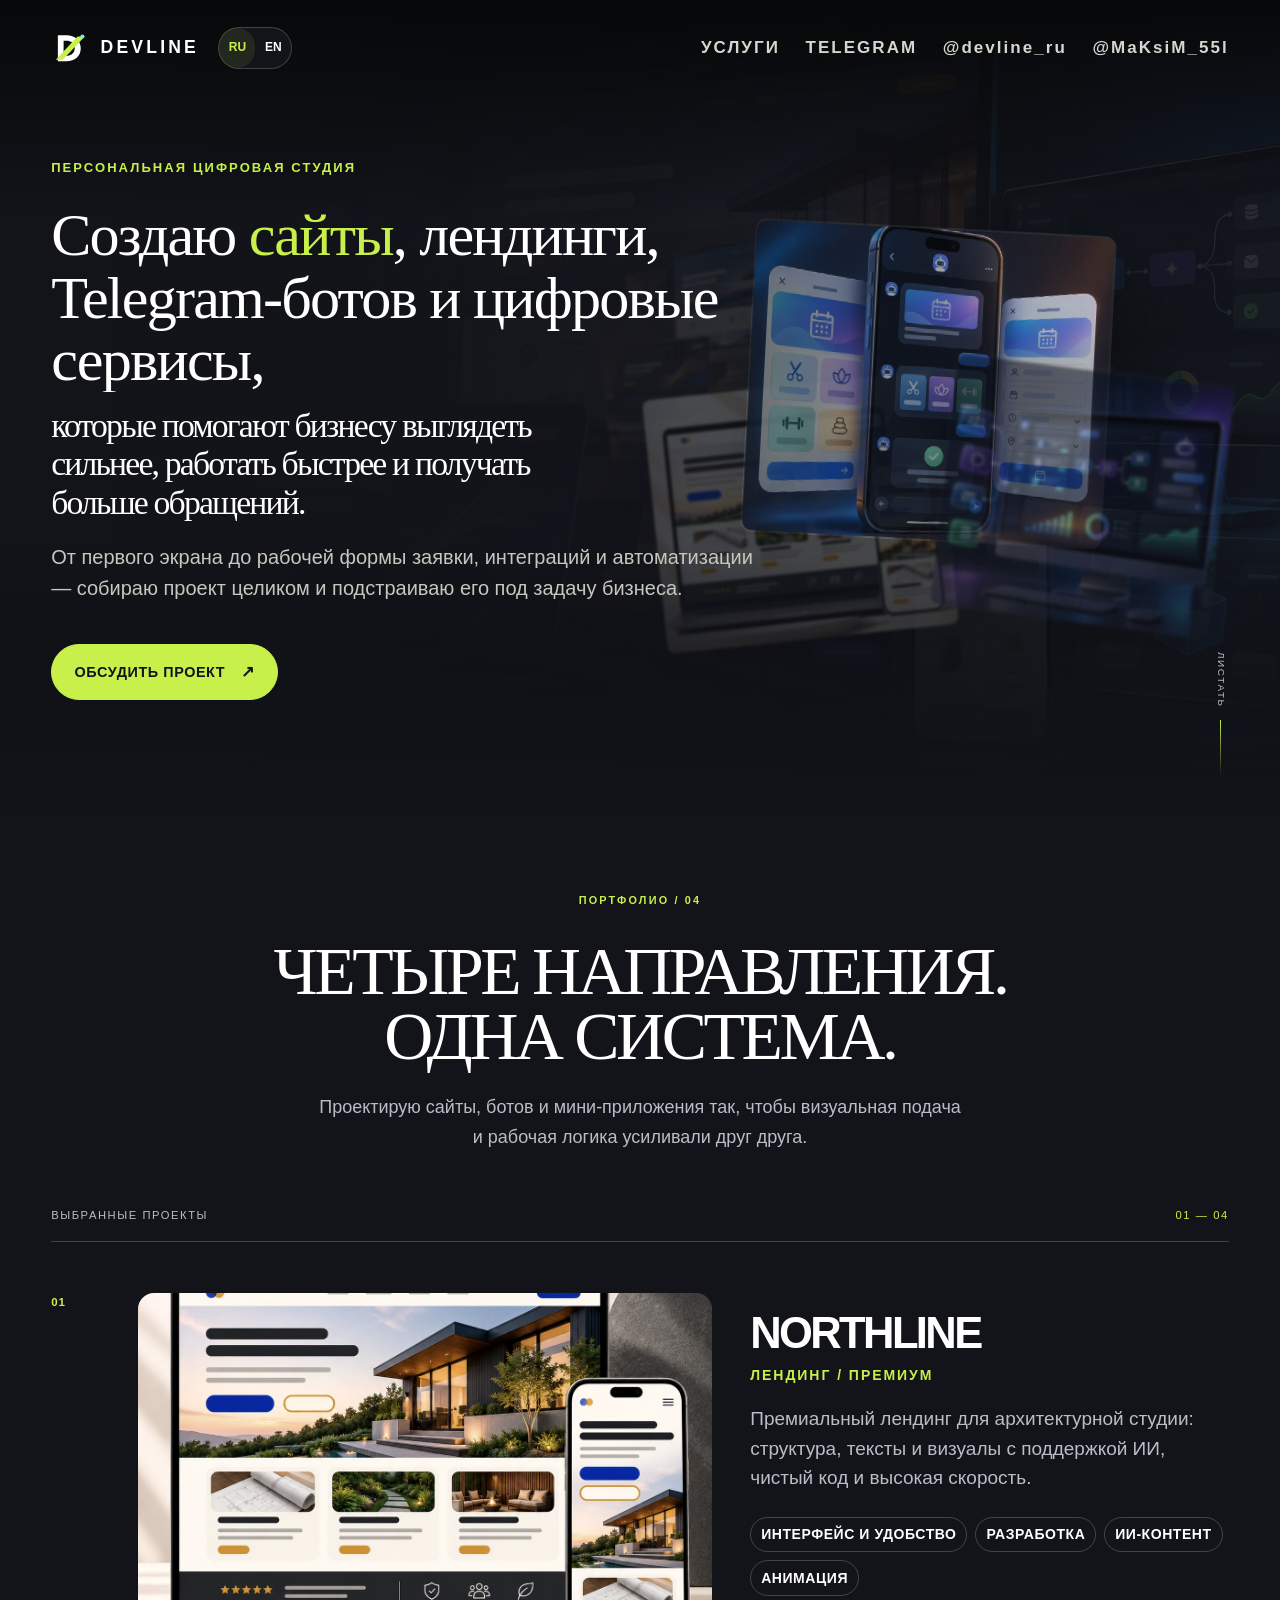
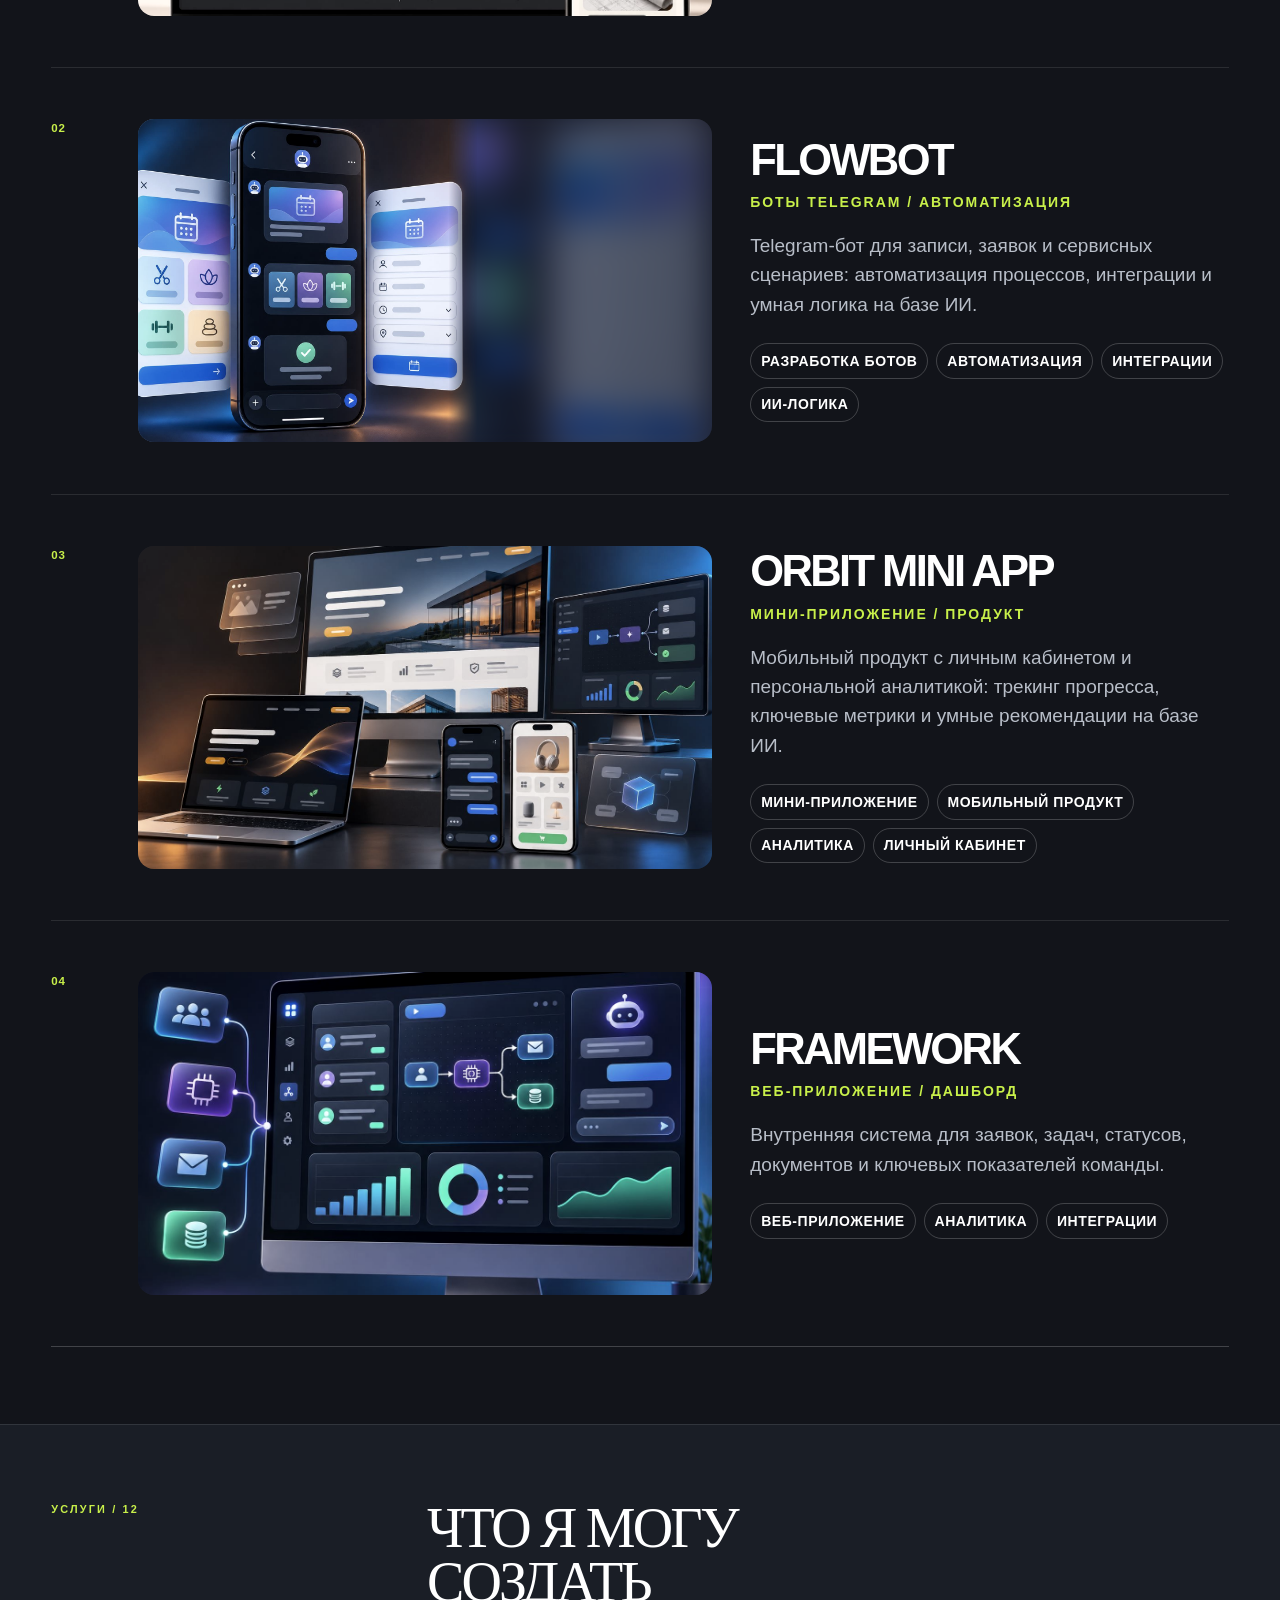
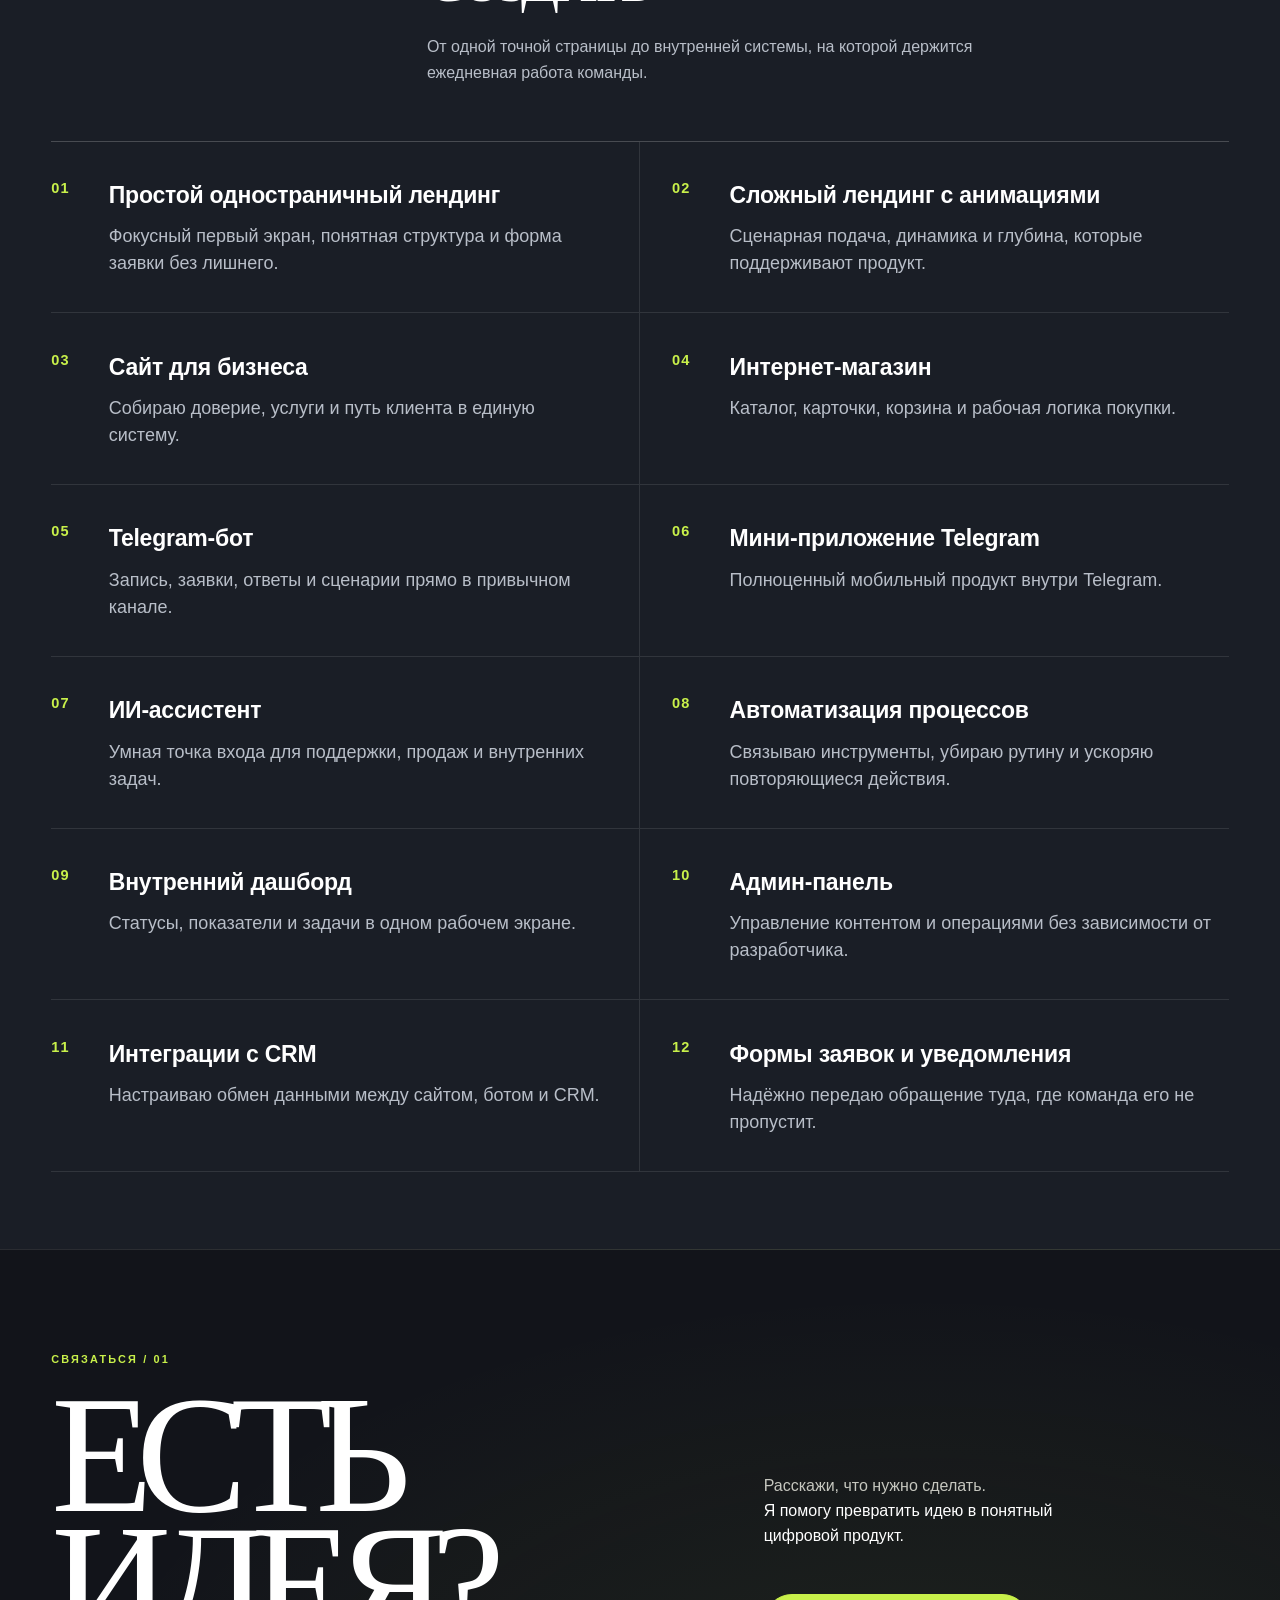
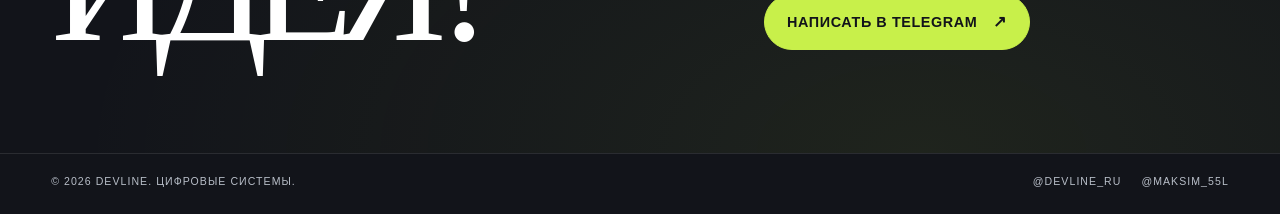
==== commit 0ab960c5: "Add files via upload" ====
--- a/index.html
+++ b/index.html
@@ -4,12 +4,12 @@
     <meta charset="utf-8">
     <meta name="viewport" content="width=device-width, initial-scale=1">
     <meta name="theme-color" content="#12141a">
-    <meta name="description" content="DEVLINE создаёт сайты, лендинги, Telegram-ботов, Mini Apps и AI-инструменты для бизнеса.">
-    <meta property="og:title" content="DEVLINE — сайты, лендинги, боты и цифровые продукты">
-    <meta property="og:description" content="DEVLINE создаёт сайты, лендинги, Telegram-ботов, Mini Apps и AI-инструменты для бизнеса.">
+    <meta name="description" content="DEVLINE создаёт сайты, лендинги, Telegram-ботов, мини-приложения и инструменты с ИИ для бизнеса." data-en-content="DEVLINE builds websites, landing pages, Telegram bots, mini apps and AI tools for businesses.">
+    <meta property="og:title" content="DEVLINE — сайты, лендинги, боты и цифровые продукты" data-en-content="DEVLINE — Websites, bots and digital products">
+    <meta property="og:description" content="DEVLINE создаёт сайты, лендинги, Telegram-ботов, мини-приложения и инструменты с ИИ для бизнеса." data-en-content="DEVLINE builds websites, landing pages, Telegram bots, mini apps and AI tools for businesses.">
     <meta property="og:type" content="website">
-    <meta property="og:locale" content="ru_RU">
-    <title>DEVLINE — сайты, лендинги, боты и цифровые продукты</title>
+    <meta property="og:locale" content="ru_RU" data-en-content="en_US">
+    <title data-en="DEVLINE — Websites, bots and digital products">DEVLINE — сайты, лендинги, боты и цифровые продукты</title>
     <link rel="icon" href="data:image/svg+xml,%3Csvg xmlns='http://www.w3.org/2000/svg' viewBox='0 0 64 64'%3E%3Crect width='64' height='64' rx='16' fill='%23050505'/%3E%3Cpath d='M18 16h13c10 0 17 6 17 16s-7 16-17 16H18V16Zm9 8v16h4c5 0 8-3 8-8s-3-8-8-8h-4Z' fill='%23f2f1e9'/%3E%3Cpath d='M15 43h7l20-22h-8L15 43Z' fill='%23c8ff45'/%3E%3C/svg%3E">
     <style>
       :root {
@@ -111,6 +111,36 @@
         line-height: 1;
       }
       .brand-mark { width: 2.4rem; height: 2.4rem; flex: 0 0 auto; }
+      .brand-group { display: flex; align-items: center; gap: clamp(.6rem, 1.5vw, 1.25rem); }
+      .language-switch { display: none; }
+      .js-ready .language-switch {
+        display: inline-flex;
+        align-items: center;
+        flex: 0 0 auto;
+        border: 1px solid var(--line-strong);
+        border-radius: 999px;
+        background: var(--bg);
+      }
+      .language-switch button {
+        min-width: 2.25rem;
+        min-height: 2.5rem;
+        padding: 0 .45rem;
+        border: 0;
+        border-radius: 999px;
+        background: transparent;
+        font-size: .75rem;
+        font-weight: 700;
+        cursor: pointer;
+      }
+      .language-switch button[aria-pressed="true"] { color: var(--lime); background: rgb(200 240 74 / .09); }
+      .language-switch button:hover { color: var(--lime); }
+      @media (max-width: 1050px) {
+        .nav-wrap, .nav-links { gap: 1rem; }
+      }
+      @media (pointer: coarse) { .language-switch button { min-width: 44px; min-height: 44px; } }
+      @media (max-width: 420px) {
+        .hero-title-line--continuation, .hero-description { min-block-size: 4lh; }
+      }
       .nav-links {
         display: flex;
         align-items: center;
@@ -367,6 +397,7 @@
       }
       .project-media.is-broken img { visibility: hidden; }
       .project-media.is-broken::before { position: absolute; z-index: auto; inset: 0; display: grid; place-items: center; background: var(--bg-soft); filter: none; color: var(--muted); content: 'Изображение недоступно'; }
+      html[lang="en"] .project-media.is-broken::before { content: 'Image unavailable'; }
       .project-content { display: flex; flex-direction: column; justify-content: center; min-width: 0; }
       .project h3 { margin: 0; font-family: var(--sans); font-size: clamp(2rem, 3.4vw, 4rem); font-weight: 800; letter-spacing: -.06em; line-height: .94; }
       .project-category { margin: .65rem 0 0; color: var(--lime); font-size: .875rem; font-weight: 700; letter-spacing: .14em; text-transform: uppercase; }
@@ -498,9 +529,10 @@
   </head>
   <body>
     <div class="site-shell">
-      <header class="site-header" aria-label="Основная навигация" data-entry="header">
+      <header class="site-header" aria-label="Основная навигация" data-en-aria-label="Primary navigation" data-entry="header">
         <div class="container nav-wrap">
-          <a class="brand" href="#top" aria-label="DEVLINE — на главную">
+          <div class="brand-group">
+          <a class="brand" href="#top" aria-label="DEVLINE — на главную" data-en-aria-label="DEVLINE — Home">
             <svg class="brand-mark" viewBox="0 0 28 28" aria-hidden="true" focusable="false">
               <path d="M5 4.5h6.3c6.1 0 10.4 3.7 10.4 9.5s-4.3 9.5-10.4 9.5H5V4.5Zm4.2 4v11h2c3.5 0 6.1-1.9 6.1-5.5s-2.6-5.5-6.1-5.5h-2Z" fill="currentColor"/>
               <path d="M3.5 22.5h5.1l16-17h-5.2l-15.9 17Z" fill="var(--lime)"/>
@@ -508,11 +540,16 @@
             </svg>
             <span>DEVLINE</span>
           </a>
+            <div class="language-switch" role="group" aria-label="Язык сайта" data-en-aria-label="Website language">
+              <button type="button" data-language="ru" aria-pressed="true" aria-label="Русский" data-en-aria-label="Russian">RU</button>
+              <button type="button" data-language="en" aria-pressed="false" aria-label="Английский" data-en-aria-label="English">EN</button>
+            </div>
+          </div>
           <button class="menu-toggle" type="button" aria-label="Открыть меню" aria-expanded="false" aria-controls="main-menu">
             <span></span><span></span>
           </button>
-          <nav id="main-menu" class="nav-links" aria-label="Разделы сайта">
-            <a href="#services">УСЛУГИ</a>
+          <nav id="main-menu" class="nav-links" aria-label="Разделы сайта" data-en-aria-label="Site sections">
+            <a href="#services" data-en="SERVICES">УСЛУГИ</a>
             <a href="https://t.me/devline_ru" target="_blank" rel="noreferrer">TELEGRAM</a>
             <a href="https://t.me/devline_ru" target="_blank" rel="noreferrer">@devline_ru</a>
             <a href="https://t.me/MaKsiM_55l" target="_blank" rel="noreferrer">@MaKsiM_55l</a>
@@ -538,53 +575,53 @@
           </div>
           <div class="container hero-content">
             <div class="hero-copy">
-              <p class="eyebrow hero-label" data-entry="hero-eyebrow" data-delay="1">ПЕРСОНАЛЬНАЯ ЦИФРОВАЯ СТУДИЯ</p>
+              <p class="eyebrow hero-label" data-entry="hero-eyebrow" data-delay="1" data-en="INDEPENDENT DIGITAL STUDIO">ПЕРСОНАЛЬНАЯ ЦИФРОВАЯ СТУДИЯ</p>
               <h1 id="hero-title" data-entry="hero-title" data-delay="2">
-                <span class="hero-title-line">Создаю <em>сайты</em>, лендинги,</span>
-                <span class="hero-title-line" style="--line-index:1">Telegram-ботов и цифровые сервисы,</span>
-                <span class="hero-title-line hero-title-line--continuation" style="--line-index:2">которые помогают бизнесу выглядеть сильнее, работать быстрее и получать больше обращений.</span>
+                <span class="hero-title-line"><span data-en="I build ">Создаю </span><em data-en="websites">сайты</em><span data-en=",">, лендинги,</span></span>
+                <span class="hero-title-line" style="--line-index:1" data-en="landing pages, Telegram bots and digital tools,">Telegram-ботов и цифровые сервисы,</span>
+                <span class="hero-title-line hero-title-line--continuation" style="--line-index:2" data-en="so businesses can make a stronger impression, work faster and get more inquiries.">которые помогают бизнесу выглядеть сильнее, работать быстрее и получать больше обращений.</span>
               </h1>
-              <p class="hero-description" data-entry="hero-description" data-delay="3">От первого экрана до рабочей формы заявки, интеграций и автоматизации — собираю проект целиком и подстраиваю его под задачу бизнеса.</p>
-              <a class="button" href="https://t.me/MaKsiM_55l" target="_blank" rel="noreferrer" data-entry="hero-button" data-delay="4">ОБСУДИТЬ ПРОЕКТ</a>
+              <p class="hero-description" data-entry="hero-description" data-delay="3" data-en="From the first screen to live forms, integrations and automation, I build the entire project around your business needs.">От первого экрана до рабочей формы заявки, интеграций и автоматизации — собираю проект целиком и подстраиваю его под задачу бизнеса.</p>
+              <a class="button" href="https://t.me/MaKsiM_55l" target="_blank" rel="noreferrer" data-entry="hero-button" data-delay="4" data-en="DISCUSS A PROJECT">ОБСУДИТЬ ПРОЕКТ</a>
             </div>
           </div>
-          <div class="scroll-cue" aria-hidden="true"><span>Листать</span></div>
+          <div class="scroll-cue" aria-hidden="true"><span data-en="Scroll">Листать</span></div>
         </section>
 
         <section class="section portfolio-section" aria-labelledby="portfolio-title">
           <div class="container">
             <div class="section-heading" data-reveal>
-              <p class="eyebrow">Портфолио / 04</p>
+              <p class="eyebrow" data-en="Portfolio / 04">Портфолио / 04</p>
               <div>
-                <h2 id="portfolio-title">ЧЕТЫРЕ НАПРАВЛЕНИЯ.<br>ОДНА СИСТЕМА.</h2>
-                <p class="heading-note">Проектирую сайты, ботов и mini apps так, чтобы визуальная подача и рабочая логика усиливали друг друга.</p>
+                <h2 id="portfolio-title"><span data-en="FOUR SPECIALTIES.">ЧЕТЫРЕ НАПРАВЛЕНИЯ.</span><br><span data-en="ONE SYSTEM.">ОДНА СИСТЕМА.</span></h2>
+                <p class="heading-note" data-en="I design websites, bots and mini apps that pair a clear visual identity with functionality that supports it.">Проектирую сайты, ботов и мини-приложения так, чтобы визуальная подача и рабочая логика усиливали друг друга.</p>
               </div>
             </div>
-            <div class="portfolio-intro"><span>Выбранные проекты</span><span>01 — 04</span></div>
+            <div class="portfolio-intro"><span data-en="Selected projects">Выбранные проекты</span><span>01 — 04</span></div>
             <div class="project-list">
               <article class="project" data-reveal="slide">
                 <span class="project-number">01</span>
-                <div class="project-media"><img src="assets/portfolio/bg-02.jpg" alt="Архитектурный веб-продукт NORTHLINE" width="1254" height="1254" loading="lazy"></div>
-                <div class="project-content"><h3>NORTHLINE</h3><p class="project-category">ЛЕНДИНГ / PREMIUM</p><p class="project-description">Премиальный лендинг для архитектурной студии: структура, тексты и визуалы с поддержкой ИИ, чистый код и высокая скорость.</p><ul class="project-tags" aria-label="Технологии и услуги проекта"><li>UX/UI</li><li>РАЗРАБОТКА</li><li>ИИ-КОНТЕНТ</li><li>АНИМАЦИЯ</li></ul></div>
+                <div class="project-media"><img src="assets/portfolio/bg-02.jpg" alt="Архитектурный веб-продукт NORTHLINE" data-en-alt="NORTHLINE architecture website" width="1254" height="1254" loading="lazy"></div>
+                <div class="project-content"><h3>NORTHLINE</h3><p class="project-category" data-en="LANDING PAGE / PREMIUM">ЛЕНДИНГ / ПРЕМИУМ</p><p class="project-description" data-en="A premium landing page for an architecture studio, with AI-assisted structure, copy and imagery, clean code and fast loading.">Премиальный лендинг для архитектурной студии: структура, тексты и визуалы с поддержкой ИИ, чистый код и высокая скорость.</p><ul class="project-tags" aria-label="Технологии и услуги проекта" data-en-aria-label="Project technologies and services"><li data-en="UX/UI">ИНТЕРФЕЙС И УДОБСТВО</li><li data-en="DEVELOPMENT">РАЗРАБОТКА</li><li data-en="AI CONTENT">ИИ-КОНТЕНТ</li><li data-en="MOTION">АНИМАЦИЯ</li></ul></div>
               </article>
               <article class="project" data-reveal="slide">
                 <span class="project-number">02</span>
-                <div class="project-media project-media--flowbot"><img src="assets/portfolio/bg-03.jpg" alt="Telegram-бот FLOWBOT" width="1254" height="1254" loading="lazy"></div>
-                <div class="project-content"><h3>FLOWBOT</h3><p class="project-category">TELEGRAM BOT / AUTOMATION</p><p class="project-description">Telegram-бот для записи, заявок и сервисных сценариев: автоматизация процессов, интеграции и умная логика на базе ИИ.</p><ul class="project-tags" aria-label="Технологии и услуги проекта"><li>БОТ-РАЗРАБОТКА</li><li>АВТОМАТИЗАЦИЯ</li><li>ИНТЕГРАЦИИ</li><li>ИИ-ЛОГИКА</li></ul></div>
+                <div class="project-media project-media--flowbot"><img src="assets/portfolio/bg-03.jpg" alt="Telegram-бот FLOWBOT" data-en-alt="FLOWBOT Telegram bot" width="1254" height="1254" loading="lazy"></div>
+                <div class="project-content"><h3>FLOWBOT</h3><p class="project-category" data-en="TELEGRAM BOTS / AUTOMATION">БОТЫ TELEGRAM / АВТОМАТИЗАЦИЯ</p><p class="project-description" data-en="A Telegram bot for bookings, inquiries and service workflows, with automation, integrations and AI-powered logic.">Telegram-бот для записи, заявок и сервисных сценариев: автоматизация процессов, интеграции и умная логика на базе ИИ.</p><ul class="project-tags" aria-label="Технологии и услуги проекта" data-en-aria-label="Project technologies and services"><li data-en="BOT DEVELOPMENT">РАЗРАБОТКА БОТОВ</li><li data-en="AUTOMATION">АВТОМАТИЗАЦИЯ</li><li data-en="INTEGRATIONS">ИНТЕГРАЦИИ</li><li data-en="AI LOGIC">ИИ-ЛОГИКА</li></ul></div>
               </article>
               <article class="project" data-reveal="slide">
                 <span class="project-number">03</span>
-                <div class="project-media project-media--orbit"><img src="assets/portfolio/bg-01.jpg" alt="Мобильный продукт ORBIT MINI APP" width="1672" height="941" loading="lazy"></div>
-                <div class="project-content"><h3>ORBIT MINI APP</h3><p class="project-category">MINI APP / PRODUCT</p><p class="project-description">Мобильный продукт с личным кабинетом и персональной аналитикой: трекинг прогресса, ключевые метрики и умные рекомендации на базе ИИ.</p><ul class="project-tags" aria-label="Технологии и услуги проекта"><li>MINI APP</li><li>МОБИЛЬНЫЙ ПРОДУКТ</li><li>АНАЛИТИКА</li><li>ЛИЧНЫЙ КАБИНЕТ</li></ul></div>
+                <div class="project-media project-media--orbit"><img src="assets/portfolio/bg-01.jpg" alt="Мобильный продукт ORBIT MINI APP" data-en-alt="ORBIT MINI APP mobile product" width="1672" height="941" loading="lazy"></div>
+                <div class="project-content"><h3>ORBIT MINI APP</h3><p class="project-category" data-en="MINI APP / PRODUCT">МИНИ-ПРИЛОЖЕНИЕ / ПРОДУКТ</p><p class="project-description" data-en="A mobile product with a personal dashboard, progress tracking, key metrics and AI-powered recommendations.">Мобильный продукт с личным кабинетом и персональной аналитикой: трекинг прогресса, ключевые метрики и умные рекомендации на базе ИИ.</p><ul class="project-tags" aria-label="Технологии и услуги проекта" data-en-aria-label="Project technologies and services"><li data-en="MINI APP">МИНИ-ПРИЛОЖЕНИЕ</li><li data-en="MOBILE PRODUCT">МОБИЛЬНЫЙ ПРОДУКТ</li><li data-en="ANALYTICS">АНАЛИТИКА</li><li data-en="USER ACCOUNT">ЛИЧНЫЙ КАБИНЕТ</li></ul></div>
               </article>
               <article class="project" data-reveal="slide">
                 <span class="project-number">04</span>
-                <div class="project-media"><img src="assets/portfolio/bg-04.jpg" alt="Интерфейс дашборда FRAMEWORK" width="1254" height="1254" loading="lazy"></div>
+                <div class="project-media"><img src="assets/portfolio/bg-04.jpg" alt="Интерфейс дашборда FRAMEWORK" data-en-alt="FRAMEWORK dashboard interface" width="1254" height="1254" loading="lazy"></div>
                 <div class="project-content">
                   <h3>FRAMEWORK</h3>
-                  <p class="project-category">WEB APP / DASHBOARD</p>
-                  <p class="project-description">Внутренняя система для заявок, задач, статусов, документов и ключевых показателей команды.</p>
-                  <ul class="project-tags" aria-label="Технологии и услуги проекта"><li>WEB APP</li><li>АНАЛИТИКА</li><li>ИНТЕГРАЦИИ</li></ul>
+                  <p class="project-category" data-en="WEB APP / DASHBOARD">ВЕБ-ПРИЛОЖЕНИЕ / ДАШБОРД</p>
+                  <p class="project-description" data-en="An internal system that brings requests, tasks, statuses, documents and team metrics together.">Внутренняя система для заявок, задач, статусов, документов и ключевых показателей команды.</p>
+                  <ul class="project-tags" aria-label="Технологии и услуги проекта" data-en-aria-label="Project technologies and services"><li data-en="WEB APP">ВЕБ-ПРИЛОЖЕНИЕ</li><li data-en="ANALYTICS">АНАЛИТИКА</li><li data-en="INTEGRATIONS">ИНТЕГРАЦИИ</li></ul>
                 </div>
               </article>
             </div>
@@ -594,25 +631,25 @@
         <section class="section services-section" id="services" aria-labelledby="services-title" tabindex="-1">
           <div class="container">
             <div class="section-heading" data-reveal>
-              <p class="eyebrow">Услуги / 12</p>
+              <p class="eyebrow" data-en="Services / 12">Услуги / 12</p>
               <div>
-                <h2 id="services-title">ЧТО Я МОГУ СОЗДАТЬ</h2>
-                <p class="heading-note">От одной точной страницы до внутренней системы, на которой держится ежедневная работа команды.</p>
+                <h2 id="services-title" data-en="WHAT I CAN BUILD">ЧТО Я МОГУ СОЗДАТЬ</h2>
+                <p class="heading-note" data-en="From a focused landing page to the internal tools your team uses every day.">От одной точной страницы до внутренней системы, на которой держится ежедневная работа команды.</p>
               </div>
             </div>
             <div class="services-grid">
-              <article class="service" data-reveal style="--delay:.0s"><span class="service-index">01</span><div><h3>Простой одностраничный лендинг</h3><p>Фокусный первый экран, понятная структура и форма заявки без лишнего.</p></div></article>
-              <article class="service" data-reveal style="--delay:.1s"><span class="service-index">02</span><div><h3>Сложный лендинг с анимациями</h3><p>Сценарная подача, динамика и глубина, которые поддерживают продукт.</p></div></article>
-              <article class="service" data-reveal style="--delay:.2s"><span class="service-index">03</span><div><h3>Сайт для бизнеса</h3><p>Собираю доверие, услуги и путь клиента в единую систему.</p></div></article>
-              <article class="service" data-reveal style="--delay:.3s"><span class="service-index">04</span><div><h3>Интернет-магазин</h3><p>Каталог, карточки, корзина и рабочая логика покупки.</p></div></article>
-              <article class="service" data-reveal style="--delay:.4s"><span class="service-index">05</span><div><h3>Telegram-бот</h3><p>Запись, заявки, ответы и сценарии прямо в привычном канале.</p></div></article>
-              <article class="service" data-reveal style="--delay:.5s"><span class="service-index">06</span><div><h3>Telegram Mini App</h3><p>Полноценный мобильный продукт внутри Telegram.</p></div></article>
-              <article class="service" data-reveal style="--delay:.6s"><span class="service-index">07</span><div><h3>AI-ассистент</h3><p>Умная точка входа для поддержки, продаж и внутренних задач.</p></div></article>
-              <article class="service" data-reveal style="--delay:.7s"><span class="service-index">08</span><div><h3>Автоматизация процессов</h3><p>Связываю инструменты, убираю рутину и ускоряю повторяющиеся действия.</p></div></article>
-              <article class="service" data-reveal style="--delay:.8s"><span class="service-index">09</span><div><h3>Внутренний дашборд</h3><p>Статусы, показатели и задачи в одном рабочем экране.</p></div></article>
-              <article class="service" data-reveal style="--delay:.9s"><span class="service-index">10</span><div><h3>Админ-панель</h3><p>Управление контентом и операциями без зависимости от разработчика.</p></div></article>
-              <article class="service" data-reveal style="--delay:1s"><span class="service-index">11</span><div><h3>CRM-интеграции</h3><p>Настраиваю обмен данными между сайтом, ботом и CRM.</p></div></article>
-              <article class="service" data-reveal style="--delay:1.1s"><span class="service-index">12</span><div><h3>Формы заявок и уведомления</h3><p>Надёжно передаю обращение туда, где команда его не пропустит.</p></div></article>
+              <article class="service" data-reveal style="--delay:.0s"><span class="service-index">01</span><div><h3 data-en="Single-page website">Простой одностраничный лендинг</h3><p data-en="A focused opening section, clear structure and a simple inquiry form.">Фокусный первый экран, понятная структура и форма заявки без лишнего.</p></div></article>
+              <article class="service" data-reveal style="--delay:.1s"><span class="service-index">02</span><div><h3 data-en="Landing page with animation">Сложный лендинг с анимациями</h3><p data-en="Storytelling and motion that bring the product to life.">Сценарная подача, динамика и глубина, которые поддерживают продукт.</p></div></article>
+              <article class="service" data-reveal style="--delay:.2s"><span class="service-index">03</span><div><h3 data-en="Business website">Сайт для бизнеса</h3><p data-en="Build trust, present your services and guide visitors to the next step.">Собираю доверие, услуги и путь клиента в единую систему.</p></div></article>
+              <article class="service" data-reveal style="--delay:.3s"><span class="service-index">04</span><div><h3 data-en="Online store">Интернет-магазин</h3><p data-en="A product catalog, product pages, cart and checkout.">Каталог, карточки, корзина и рабочая логика покупки.</p></div></article>
+              <article class="service" data-reveal style="--delay:.4s"><span class="service-index">05</span><div><h3 data-en="Telegram bot">Telegram-бот</h3><p data-en="Bookings, inquiries, answers and workflows right in Telegram.">Запись, заявки, ответы и сценарии прямо в привычном канале.</p></div></article>
+              <article class="service" data-reveal style="--delay:.5s"><span class="service-index">06</span><div><h3 data-en="Telegram Mini App">Мини-приложение Telegram</h3><p data-en="A complete mobile product that runs inside Telegram.">Полноценный мобильный продукт внутри Telegram.</p></div></article>
+              <article class="service" data-reveal style="--delay:.6s"><span class="service-index">07</span><div><h3 data-en="AI assistant">ИИ-ассистент</h3><p data-en="An AI assistant for support, sales and internal tasks.">Умная точка входа для поддержки, продаж и внутренних задач.</p></div></article>
+              <article class="service" data-reveal style="--delay:.7s"><span class="service-index">08</span><div><h3 data-en="Workflow automation">Автоматизация процессов</h3><p data-en="Connect your tools and spend less time on repetitive work.">Связываю инструменты, убираю рутину и ускоряю повторяющиеся действия.</p></div></article>
+              <article class="service" data-reveal style="--delay:.8s"><span class="service-index">09</span><div><h3 data-en="Internal dashboard">Внутренний дашборд</h3><p data-en="Statuses, metrics and tasks in one workspace.">Статусы, показатели и задачи в одном рабочем экране.</p></div></article>
+              <article class="service" data-reveal style="--delay:.9s"><span class="service-index">10</span><div><h3 data-en="Admin panel">Админ-панель</h3><p data-en="Manage content and daily operations without relying on a developer.">Управление контентом и операциями без зависимости от разработчика.</p></div></article>
+              <article class="service" data-reveal style="--delay:1s"><span class="service-index">11</span><div><h3 data-en="CRM integrations">Интеграции с CRM</h3><p data-en="Exchange data between your website, bot and CRM.">Настраиваю обмен данными между сайтом, ботом и CRM.</p></div></article>
+              <article class="service" data-reveal style="--delay:1.1s"><span class="service-index">12</span><div><h3 data-en="Inquiry forms and notifications">Формы заявок и уведомления</h3><p data-en="Send inquiries to the channel your team checks.">Надёжно передаю обращение туда, где команда его не пропустит.</p></div></article>
             </div>
           </div>
         </section>
@@ -620,12 +657,12 @@
         <section class="section contact-section" aria-labelledby="contact-title">
           <div class="container contact-layout" data-reveal>
             <div>
-              <p class="eyebrow">Связаться / 01</p>
-              <h2 id="contact-title" class="contact-title">ЕСТЬ ИДЕЯ?</h2>
+              <p class="eyebrow" data-en="Contact / 01">Связаться / 01</p>
+              <h2 id="contact-title" class="contact-title" data-en="HAVE AN IDEA?">ЕСТЬ ИДЕЯ?</h2>
             </div>
             <div>
-              <p class="contact-copy">Расскажи, что нужно сделать.<br><strong>Я помогу превратить идею в понятный цифровой продукт.</strong></p>
-              <a class="button" href="https://t.me/MaKsiM_55l" target="_blank" rel="noreferrer">НАПИСАТЬ В TELEGRAM</a>
+              <p class="contact-copy"><span data-en="Tell me what you need.">Расскажи, что нужно сделать.</span><br><strong data-en="I’ll help turn your idea into a digital product people can use.">Я помогу превратить идею в понятный цифровой продукт.</strong></p>
+              <a class="button" href="https://t.me/MaKsiM_55l" target="_blank" rel="noreferrer" data-en="MESSAGE ME ON TELEGRAM">НАПИСАТЬ В TELEGRAM</a>
             </div>
           </div>
         </section>
@@ -633,7 +670,7 @@
 
       <footer class="site-footer">
         <div class="container footer-row">
-          <p>© 2026 DEVLINE. DIGITAL SYSTEMS.</p>
+          <p data-en="© 2026 DEVLINE. DIGITAL SYSTEMS.">© 2026 DEVLINE. ЦИФРОВЫЕ СИСТЕМЫ.</p>
           <div class="footer-links"><a href="https://t.me/devline_ru" target="_blank" rel="noreferrer">@devline_ru</a><a href="https://t.me/MaKsiM_55l" target="_blank" rel="noreferrer">@MaKsiM_55l</a></div>
         </div>
       </footer>
@@ -643,6 +680,56 @@
       (() => {
         document.documentElement.classList.add('js-ready');
         const menuToggle = document.querySelector('.menu-toggle');
+        const languageKey = 'devline-language';
+        const languageButtons = [...document.querySelectorAll('[data-language]')];
+        const localizedProperties = [
+          ['data-en', null],
+          ['data-en-aria-label', 'aria-label'],
+          ['data-en-alt', 'alt'],
+          ['data-en-content', 'content'],
+        ];
+        const translations = localizedProperties.flatMap(([source, attribute]) =>
+          [...document.querySelectorAll(`[${source}]`)].map((element) => ({
+            element,
+            attribute,
+            ru: attribute ? element.getAttribute(attribute) : element.textContent,
+            en: element.getAttribute(source),
+          }))
+        );
+        let currentLanguage = 'ru';
+        const updateMenuLabel = () => {
+          const open = menuToggle.getAttribute('aria-expanded') === 'true';
+          const labels = currentLanguage === 'en' ? ['Open menu', 'Close menu'] : ['Открыть меню', 'Закрыть меню'];
+          menuToggle.setAttribute('aria-label', labels[Number(open)]);
+        };
+        const setLanguage = (language) => {
+          currentLanguage = language === 'en' ? 'en' : 'ru';
+          document.documentElement.lang = currentLanguage;
+          for (const translation of translations) {
+            const value = translation[currentLanguage];
+            if (translation.attribute) translation.element.setAttribute(translation.attribute, value);
+            else translation.element.textContent = value;
+          }
+          for (const button of languageButtons) {
+            button.setAttribute('aria-pressed', String(button.dataset.language === currentLanguage));
+          }
+          updateMenuLabel();
+        };
+        try {
+          setLanguage(localStorage.getItem(languageKey));
+        } catch {
+          setLanguage('ru');
+        }
+        for (const button of languageButtons) {
+          button.addEventListener('click', () => {
+            if (currentLanguage !== button.dataset.language) setLanguage(button.dataset.language);
+            try {
+              localStorage.setItem(languageKey, currentLanguage);
+            } catch {
+              // Language selection still works if storage is blocked.
+            }
+          });
+        }
         const menu = document.querySelector('#main-menu');
         const mobileNav = window.matchMedia('(max-width: 850px)');
         const services = document.querySelector('#services');
@@ -691,7 +778,7 @@
 
         const setMenu = (open, restoreFocus = false) => {
           menuToggle.setAttribute('aria-expanded', String(open));
-          menuToggle.setAttribute('aria-label', open ? 'Закрыть меню' : 'Открыть меню');
+          updateMenuLabel();
           menu.classList.toggle('is-open', open);
           menu.inert = mobileNav.matches && !open;
           if (restoreFocus) menuToggle.focus();
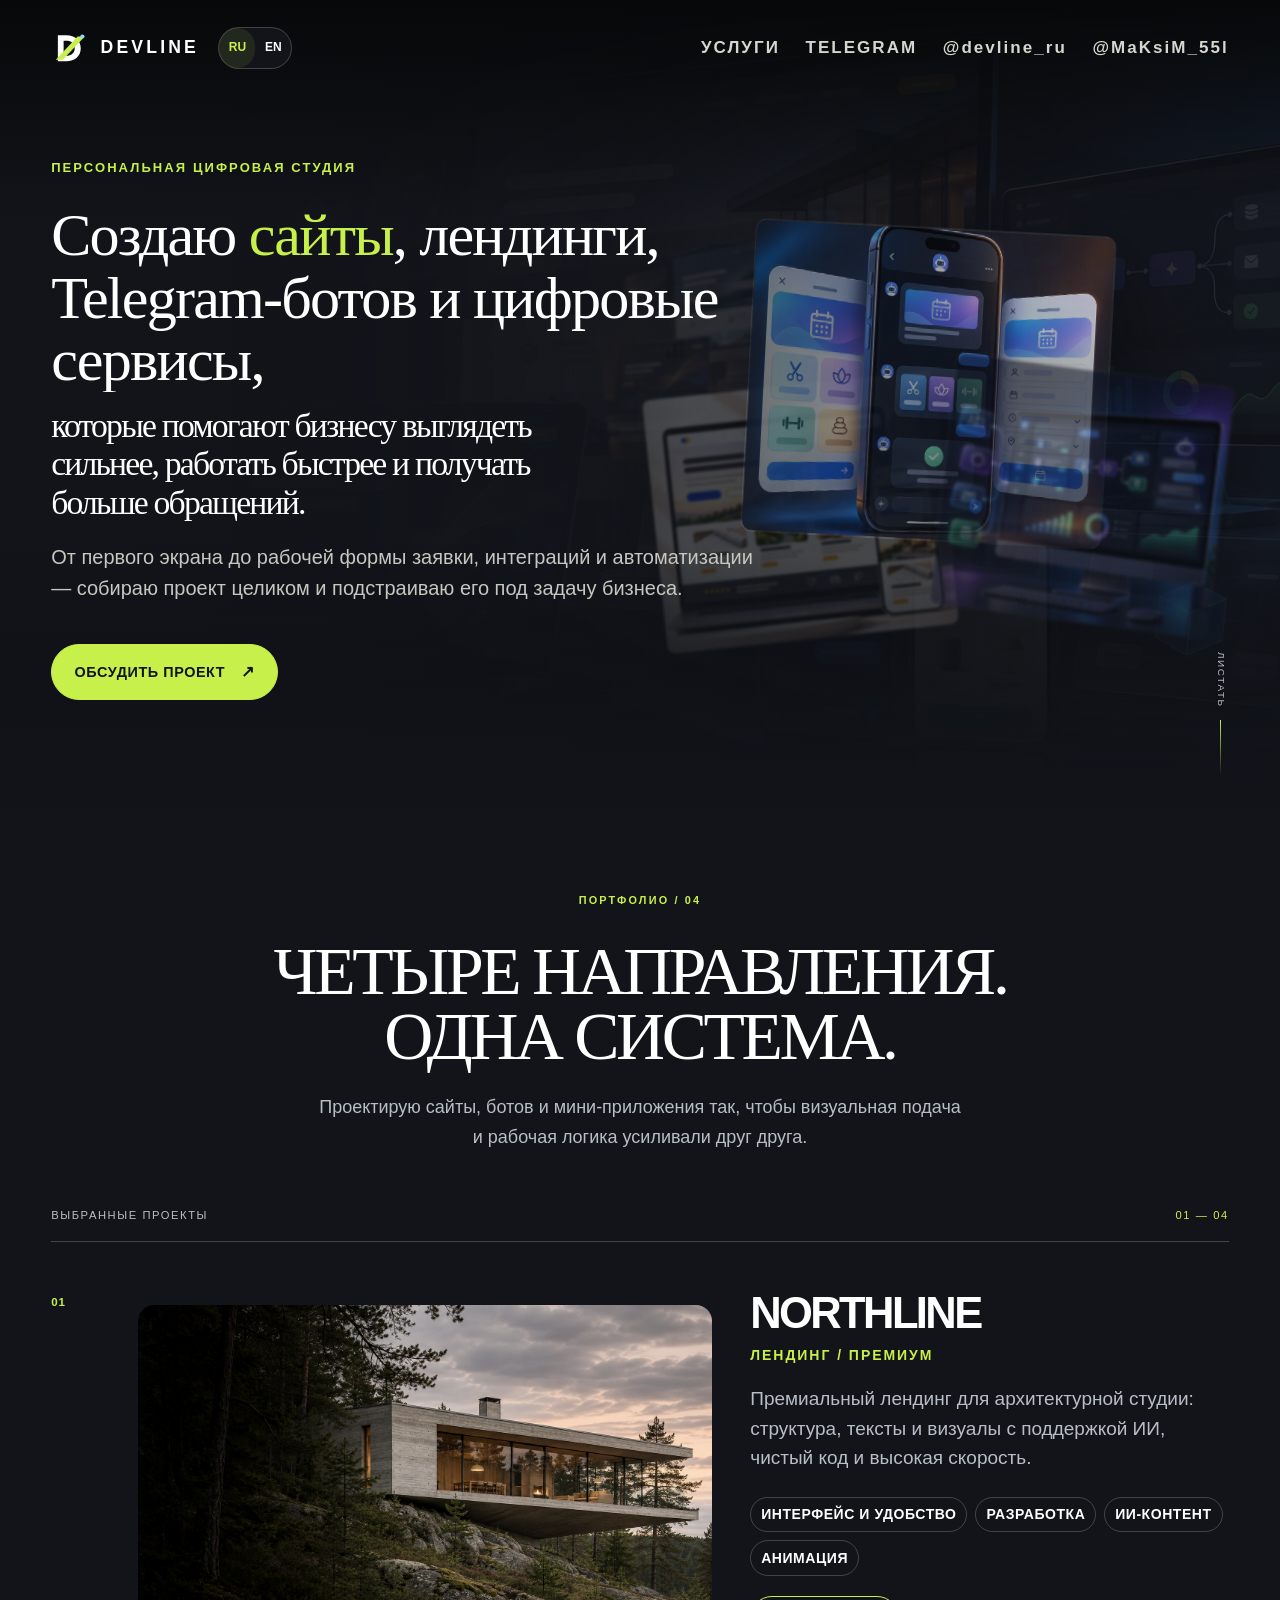
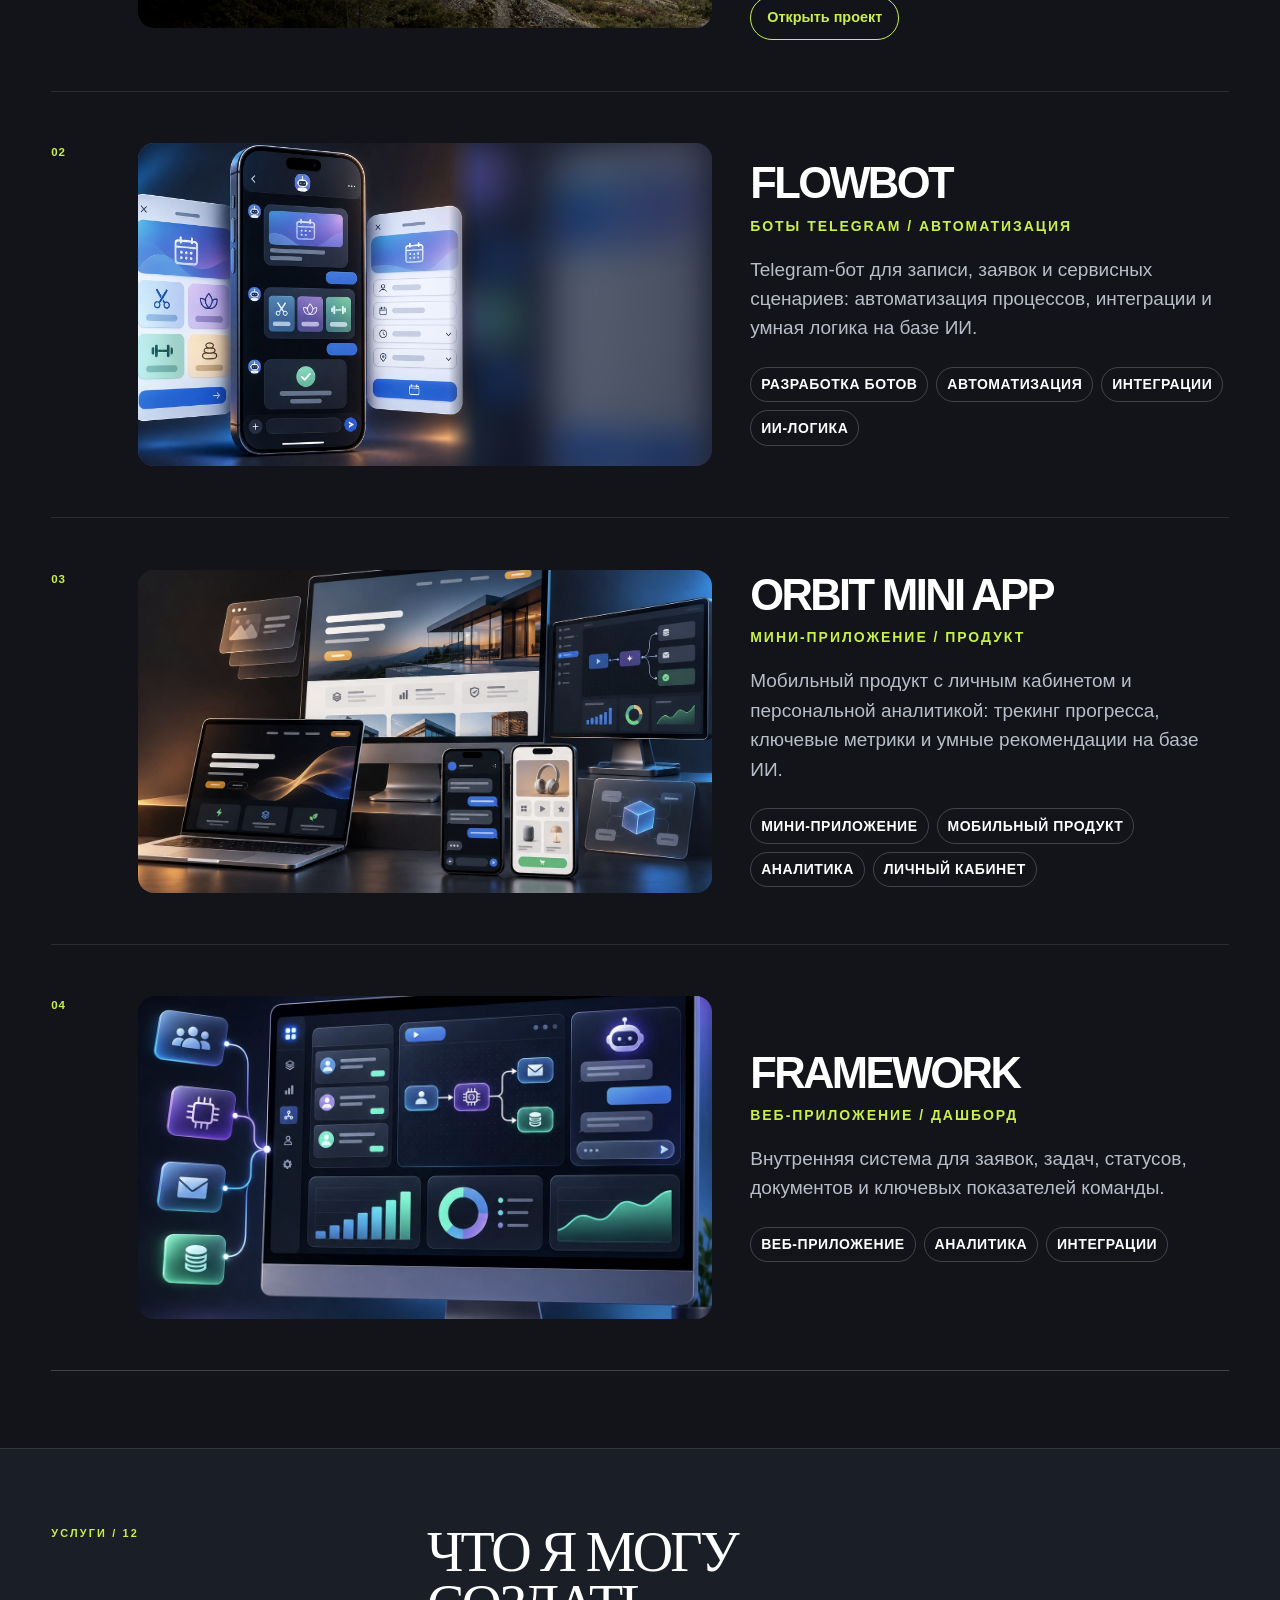
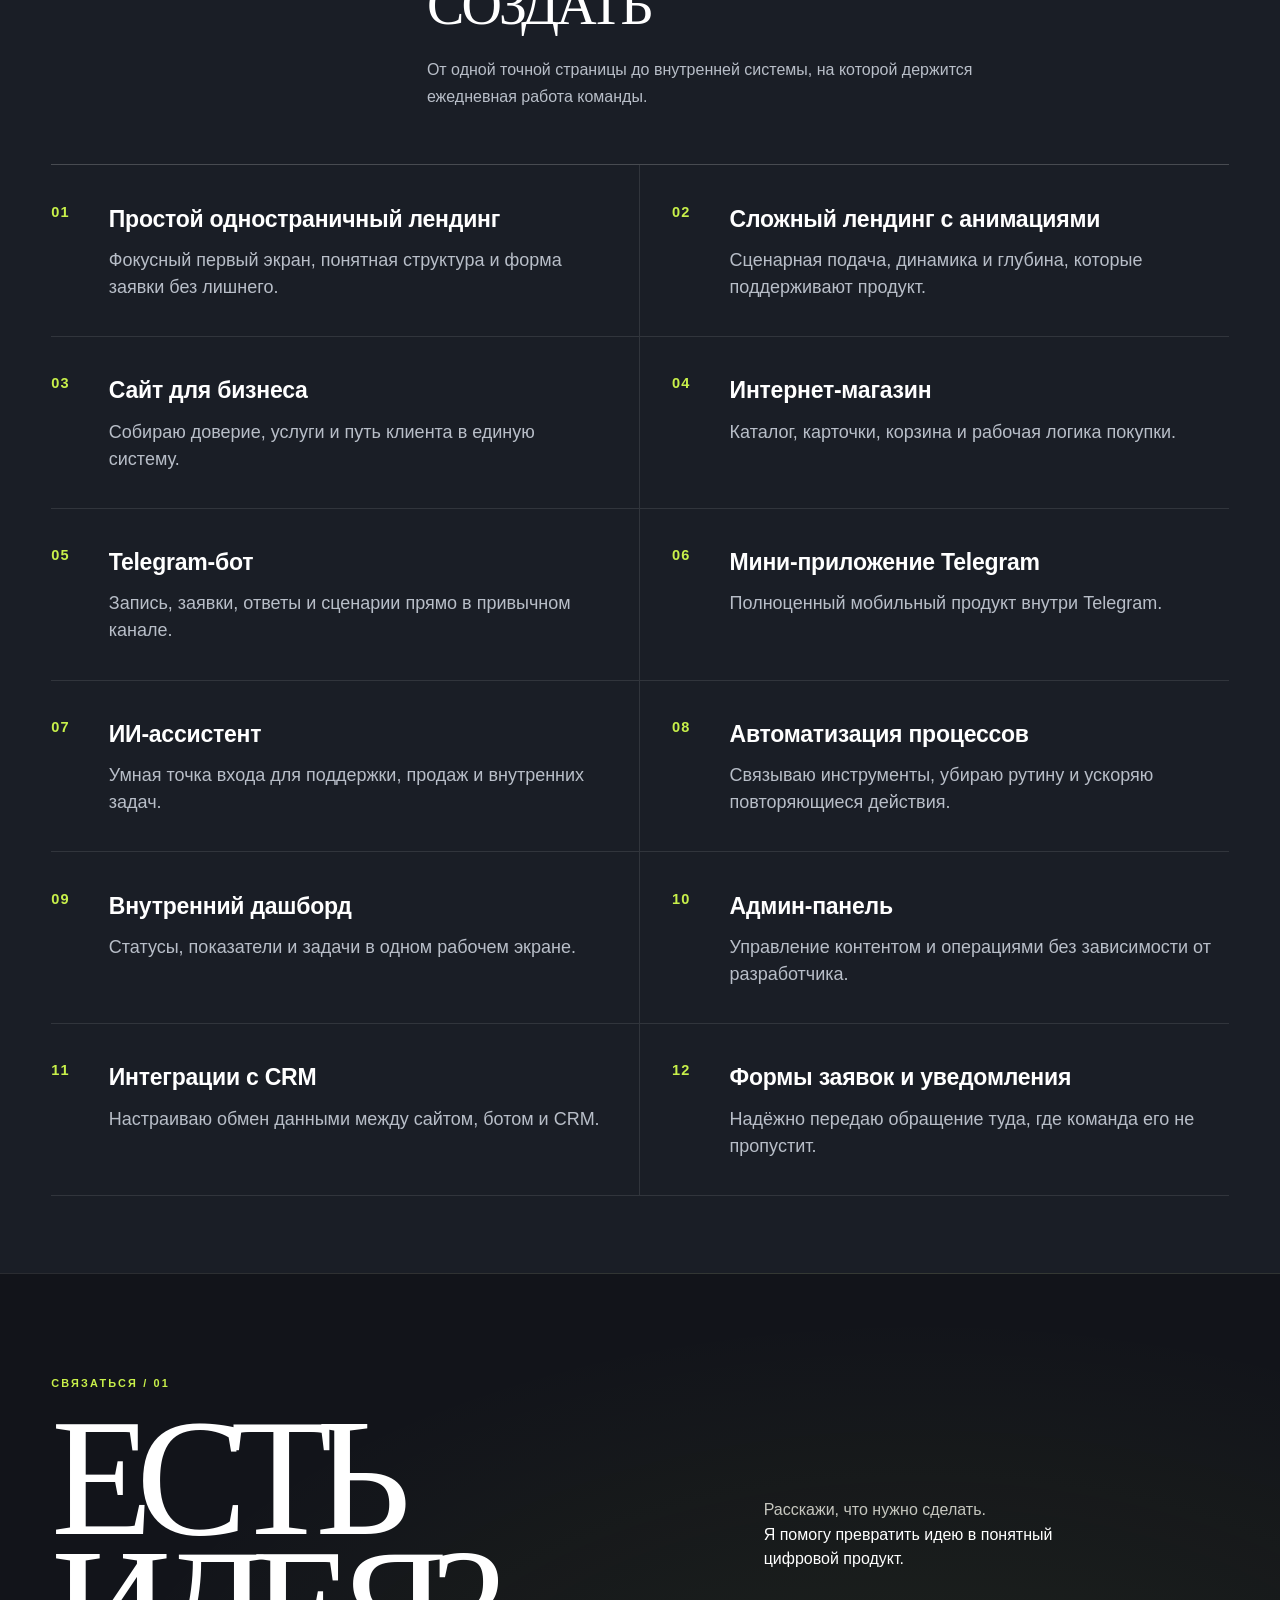
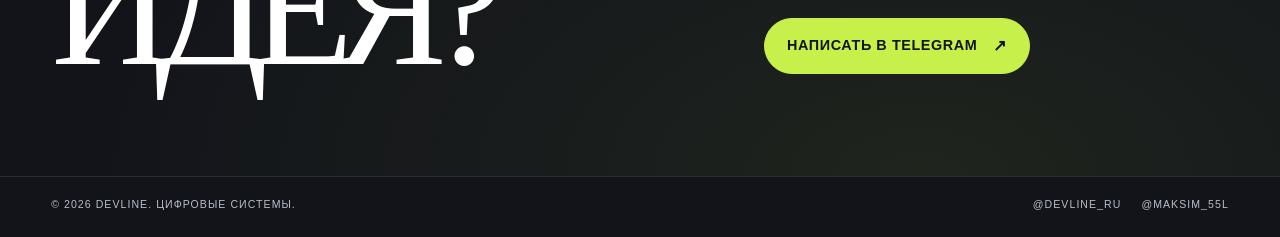
==== commit 2b9f54e2: "Add files via upload" ====
--- a/index.html
+++ b/index.html
@@ -404,6 +404,14 @@
       .project-description { max-width: 54ch; margin: 1.1rem 0 0; color: var(--muted); font-size: 1.1875rem; line-height: 1.55; }
       .project-tags { display: flex; flex-wrap: wrap; gap: .5rem; margin: 1.5rem 0 0; padding: 0; list-style: none; }
       .project-tags li { padding: .35rem .62rem; border: 1px solid var(--line-strong); border-radius: 999px; color: var(--text); font-size: .875rem; font-weight: 700; letter-spacing: .04em; text-transform: uppercase; }
+      .project--northline { position: relative; }
+      .project-open {
+        display: inline-flex; align-self: flex-start; align-items: center; min-height: 44px;
+        margin-top: 1.25rem; padding: .55rem 1rem; border: 1px solid var(--lime);
+        border-radius: 999px; color: var(--lime); font-size: .9rem; font-weight: 800;
+      }
+      .project-open::after { position: absolute; inset: 0; content: ''; }
+      .project-open:is(:hover, :focus-visible) { background: var(--lime); color: var(--bg); }
 
       .services-section { background: var(--bg-soft); }
       .services-section .section-heading { align-items: start; margin-bottom: clamp(2rem, 4vw, 4rem); }
@@ -599,10 +607,13 @@
             </div>
             <div class="portfolio-intro"><span data-en="Selected projects">Выбранные проекты</span><span>01 — 04</span></div>
             <div class="project-list">
-              <article class="project" data-reveal="slide">
+              <article class="project project--northline" data-reveal="slide">
                 <span class="project-number">01</span>
-                <div class="project-media"><img src="assets/portfolio/bg-02.jpg" alt="Архитектурный веб-продукт NORTHLINE" data-en-alt="NORTHLINE architecture website" width="1254" height="1254" loading="lazy"></div>
-                <div class="project-content"><h3>NORTHLINE</h3><p class="project-category" data-en="LANDING PAGE / PREMIUM">ЛЕНДИНГ / ПРЕМИУМ</p><p class="project-description" data-en="A premium landing page for an architecture studio, with AI-assisted structure, copy and imagery, clean code and fast loading.">Премиальный лендинг для архитектурной студии: структура, тексты и визуалы с поддержкой ИИ, чистый код и высокая скорость.</p><ul class="project-tags" aria-label="Технологии и услуги проекта" data-en-aria-label="Project technologies and services"><li data-en="UX/UI">ИНТЕРФЕЙС И УДОБСТВО</li><li data-en="DEVELOPMENT">РАЗРАБОТКА</li><li data-en="AI CONTENT">ИИ-КОНТЕНТ</li><li data-en="MOTION">АНИМАЦИЯ</li></ul></div>
+                <div class="project-media"><img src="projects/northline/assets/hero.jpg" alt="Бетонный дом на первом экране NORTHLINE" data-en-alt="Concrete house on the NORTHLINE homepage" width="1536" height="1024" loading="lazy"></div>
+                <div class="project-content">
+                  <h3>NORTHLINE</h3><p class="project-category" data-en="LANDING PAGE / PREMIUM">ЛЕНДИНГ / ПРЕМИУМ</p><p class="project-description" data-en="A premium landing page for an architecture studio, with AI-assisted structure, copy and imagery, clean code and fast loading.">Премиальный лендинг для архитектурной студии: структура, тексты и визуалы с поддержкой ИИ, чистый код и высокая скорость.</p><ul class="project-tags" aria-label="Технологии и услуги проекта" data-en-aria-label="Project technologies and services"><li data-en="UX/UI">ИНТЕРФЕЙС И УДОБСТВО</li><li data-en="DEVELOPMENT">РАЗРАБОТКА</li><li data-en="AI CONTENT">ИИ-КОНТЕНТ</li><li data-en="MOTION">АНИМАЦИЯ</li></ul>
+                  <a class="project-open" href="projects/northline/index.html" aria-label="Открыть проект NORTHLINE" data-en-aria-label="Open the NORTHLINE project" data-en="Open project">Открыть проект</a>
+                </div>
               </article>
               <article class="project" data-reveal="slide">
                 <span class="project-number">02</span>
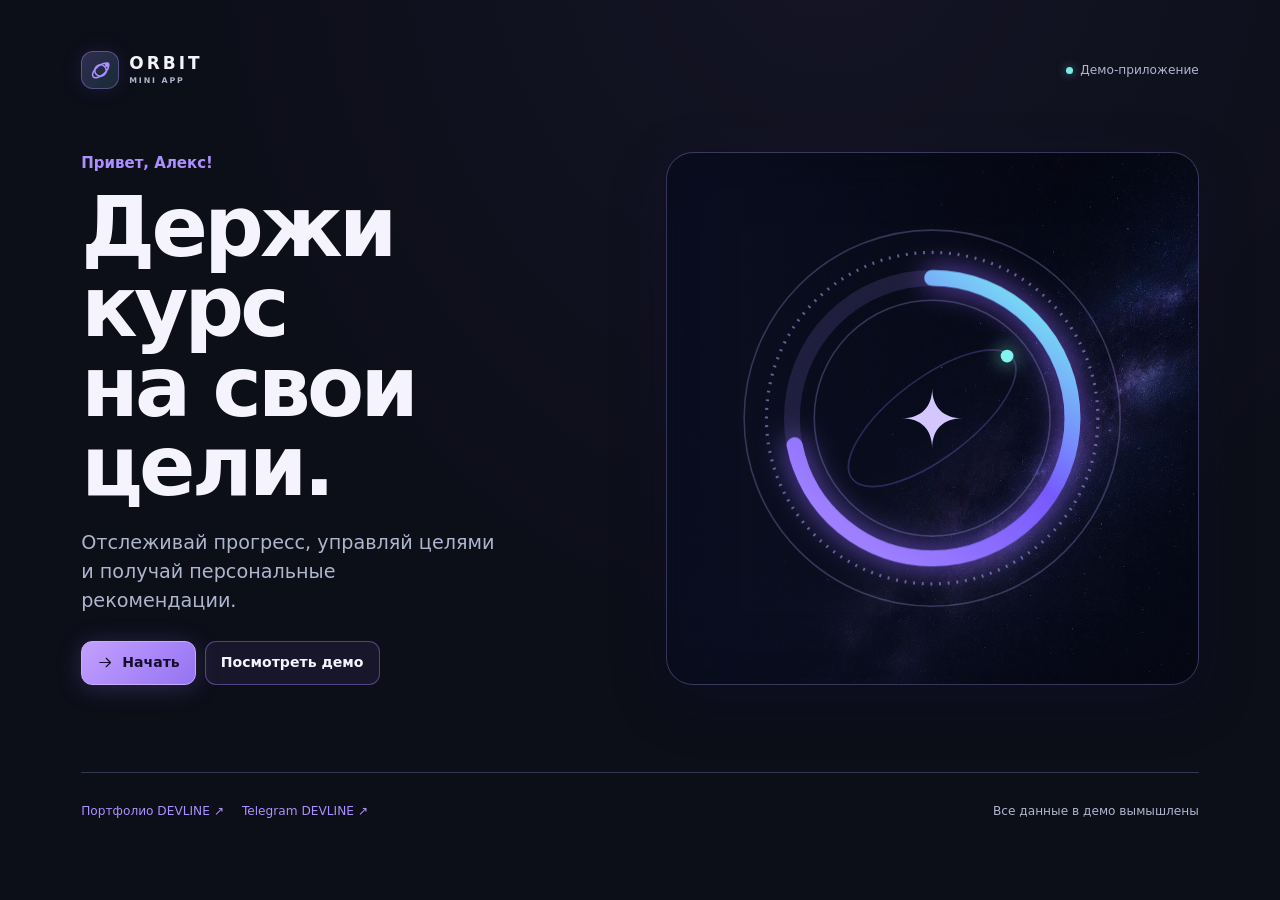
==== commit d625e995: "Add files via upload" ====
--- a/index.html
+++ b/index.html
@@ -1,904 +1,27 @@
 <!doctype html>
 <html lang="ru">
-  <head>
-    <meta charset="utf-8">
-    <meta name="viewport" content="width=device-width, initial-scale=1">
-    <meta name="theme-color" content="#12141a">
-    <meta name="description" content="DEVLINE создаёт сайты, лендинги, Telegram-ботов, мини-приложения и инструменты с ИИ для бизнеса." data-en-content="DEVLINE builds websites, landing pages, Telegram bots, mini apps and AI tools for businesses.">
-    <meta property="og:title" content="DEVLINE — сайты, лендинги, боты и цифровые продукты" data-en-content="DEVLINE — Websites, bots and digital products">
-    <meta property="og:description" content="DEVLINE создаёт сайты, лендинги, Telegram-ботов, мини-приложения и инструменты с ИИ для бизнеса." data-en-content="DEVLINE builds websites, landing pages, Telegram bots, mini apps and AI tools for businesses.">
-    <meta property="og:type" content="website">
-    <meta property="og:locale" content="ru_RU" data-en-content="en_US">
-    <title data-en="DEVLINE — Websites, bots and digital products">DEVLINE — сайты, лендинги, боты и цифровые продукты</title>
-    <link rel="icon" href="data:image/svg+xml,%3Csvg xmlns='http://www.w3.org/2000/svg' viewBox='0 0 64 64'%3E%3Crect width='64' height='64' rx='16' fill='%23050505'/%3E%3Cpath d='M18 16h13c10 0 17 6 17 16s-7 16-17 16H18V16Zm9 8v16h4c5 0 8-3 8-8s-3-8-8-8h-4Z' fill='%23f2f1e9'/%3E%3Cpath d='M15 43h7l20-22h-8L15 43Z' fill='%23c8ff45'/%3E%3C/svg%3E">
-    <style>
-      :root {
-        --bg: #12141a;
-        --bg-soft: #1a1e26;
-        --text: #ffffff;
-        --muted: #b8bec8;
-        --line: rgba(255, 255, 255, .1);
-        --line-strong: rgba(255, 255, 255, .2);
-        --lime: #c8f04a;
-        --lime-soft: rgba(200, 255, 69, .12);
-        --blue: #84dfff;
-        --serif: 'Iowan Old Style', 'Palatino Linotype', Georgia, serif;
-        --sans: Inter, Manrope, 'Segoe UI', Arial, sans-serif;
-        --gutter: clamp(1.25rem, 4vw, 4.5rem);
-        --max: 1440px;
-        --ease: cubic-bezier(.22, 1, .36, 1);
-      }
-
-      * { box-sizing: border-box; }
-      html { scroll-behavior: smooth; background: var(--bg); overflow-x: clip; }
-      body {
-        min-width: 320px;
-        margin: 0;
-        overflow-x: hidden;
-        background: var(--bg);
-        color: var(--text);
-        font-family: var(--sans);
-        font-size: 16px;
-        line-height: 1.6;
-        -webkit-font-smoothing: antialiased;
-        text-rendering: optimizeLegibility;
-      }
-      ::selection { color: var(--bg); background: var(--lime); }
-      a { color: inherit; text-decoration: none; }
-      button, a { -webkit-tap-highlight-color: transparent; }
-      button { color: inherit; font: inherit; }
-      img { display: block; max-width: 100%; }
-      :focus-visible { outline: 2px solid var(--lime); outline-offset: 5px; }
-
-      .js-ready [data-entry], .js-ready [data-reveal] { opacity: 0; translate: 0 20px; }
-      [data-entry="header"] { transform: translate3d(0, -12px, 0); }
-      [data-entry="hero-bg"] { transform: scale(1.05); }
-      .js-ready .page-ready [data-entry], .js-ready [data-reveal].is-visible { opacity: 1; translate: none; transform: none; }
-      .js-ready :is([data-entry], [data-reveal]):focus-within { opacity: 1; translate: none; transform: none; transition: none; }
-      .page-ready [data-entry] { transition: opacity .7s var(--ease), translate .7s var(--ease), transform .7s var(--ease); }
-      .page-ready [data-entry="hero-bg"] { transition-duration: 1s; }
-      [data-entry][data-delay="1"] { transition-delay: .1s; }
-      [data-entry][data-delay="2"] { transition-delay: .2s; }
-      [data-entry][data-delay="3"] { transition-delay: .35s; }
-      [data-entry][data-delay="4"] { transition-delay: .5s; }
-      [data-reveal] { transition: opacity .6s var(--ease), translate .6s var(--ease), transform .6s var(--ease); }
-      .services-grid .service[data-reveal] { transition-delay: mod(var(--delay, 0s), .3s); }
-      .js-ready [data-reveal="slide"] { --slide-x: -48px; translate: var(--slide-x) 0; }
-      .project[data-reveal="slide"]:first-child { --slide-x: -64px; }
-      .project[data-reveal="slide"]:nth-child(2) { transition-delay: .1s; }
-      .project[data-reveal="slide"]:nth-child(3) { transition-delay: .2s; }
-      .project[data-reveal="slide"]:nth-child(4) { transition-delay: .3s; }
-      .section-heading[data-reveal] { transition-delay: .12s; }
-      .entry-pending .page-ready .brand { animation: brand-in .65s var(--ease) both; }
-      .hero-title-line { display: block; }
-      .hero-title-line--continuation { margin-top: .45em; max-width: 34ch; font-size: .56em; line-height: 1.14; }
-      .entry-pending .page-ready .hero-title-line { animation: line-in .65s var(--ease) both; animation-delay: calc(.16s + var(--line-index, 0) * .11s); }
-      @keyframes brand-in { from { scale: .92; } to { scale: 1; } }
-      @keyframes line-in { from { clip-path: inset(0 0 100%); translate: 0 .25em; } to { clip-path: inset(0); translate: none; } }
-
-      .site-shell { position: relative; isolation: isolate; }
-      .container { width: min(100%, var(--max)); margin: 0 auto; padding-inline: var(--gutter); }
-      .eyebrow {
-        margin: 0;
-        color: var(--lime);
-        font-size: .68rem;
-        font-weight: 700;
-        letter-spacing: .2em;
-        line-height: 1.3;
-        text-transform: uppercase;
-      }
-
-      .site-header {
-        position: absolute;
-        z-index: 20;
-        inset: 0 0 auto;
-        padding-top: 1.5rem;
-      }
-      .nav-wrap {
-        display: flex;
-        align-items: center;
-        justify-content: space-between;
-        gap: 2rem;
-        min-height: 3rem;
-      }
-      .brand {
-        display: inline-flex;
-        align-items: center;
-        gap: .7rem;
-        font-size: 1.1rem;
-        font-weight: 800;
-        letter-spacing: .18em;
-        line-height: 1;
-      }
-      .brand-mark { width: 2.4rem; height: 2.4rem; flex: 0 0 auto; }
-      .brand-group { display: flex; align-items: center; gap: clamp(.6rem, 1.5vw, 1.25rem); }
-      .language-switch { display: none; }
-      .js-ready .language-switch {
-        display: inline-flex;
-        align-items: center;
-        flex: 0 0 auto;
-        border: 1px solid var(--line-strong);
-        border-radius: 999px;
-        background: var(--bg);
-      }
-      .language-switch button {
-        min-width: 2.25rem;
-        min-height: 2.5rem;
-        padding: 0 .45rem;
-        border: 0;
-        border-radius: 999px;
-        background: transparent;
-        font-size: .75rem;
-        font-weight: 700;
-        cursor: pointer;
-      }
-      .language-switch button[aria-pressed="true"] { color: var(--lime); background: rgb(200 240 74 / .09); }
-      .language-switch button:hover { color: var(--lime); }
-      @media (max-width: 1050px) {
-        .nav-wrap, .nav-links { gap: 1rem; }
-      }
-      @media (pointer: coarse) { .language-switch button { min-width: 44px; min-height: 44px; } }
-      @media (max-width: 420px) {
-        .hero-title-line--continuation, .hero-description { min-block-size: 4lh; }
-      }
-      .nav-links {
-        display: flex;
-        align-items: center;
-        gap: clamp(1.1rem, 2vw, 2.5rem);
-        color: #d5d6ce;
-        font-size: 1.0625rem;
-        font-weight: 700;
-        letter-spacing: .12em;
-      }
-      .nav-links a { position: relative; }
-      .nav-links a:active { color: var(--lime); }
-      .nav-links a::after {
-        position: absolute;
-        right: 0;
-        bottom: -.45rem;
-        left: 0;
-        height: 1px;
-        background: var(--lime);
-        content: '';
-        transform: scaleX(0);
-        transform-origin: right;
-        transition: transform .25s ease;
-      }
-      .nav-links a:is(:hover, :focus-visible, [aria-current]) { color: var(--lime); }
-      .nav-links a:is(:hover, :focus-visible, [aria-current])::after { transform: scaleX(1); transform-origin: left; }
-      .menu-toggle {
-        display: none;
-        width: 2.9rem;
-        height: 2.9rem;
-        padding: .72rem;
-        border: 1px solid var(--line-strong);
-        border-radius: 50%;
-        background: rgba(18, 20, 26, .72);
-        cursor: pointer;
-      }
-      .menu-toggle span { display: block; height: 1px; margin: .34rem 0; background: var(--text); transition: transform .25s ease, opacity .25s ease; }
-      .menu-toggle[aria-expanded="true"] span:first-child { transform: translateY(.22rem) rotate(45deg); }
-      .menu-toggle[aria-expanded="true"] span:last-child { transform: translateY(-.22rem) rotate(-45deg); }
-
-      .hero {
-        position: relative;
-        display: flex;
-        min-height: min(51rem, 100svh);
-        align-items: center;
-        overflow: hidden;
-        background: var(--bg);
-      }
-      .hero-slideshow { position: absolute; z-index: 0; inset: 0; overflow: hidden; }
-      .hero-slide { position: absolute; inset: 0; margin: 0; opacity: 0; transition: opacity 1.2s var(--ease); }
-      .hero-slide.is-active { opacity: .11; }
-      .hero-slide img { width: 100%; height: 100%; object-fit: cover; filter: saturate(.9) contrast(1.02) brightness(1.08); transform: scale(1); }
-      .entry-pending .page-ready .hero-cards { animation: cards-in 1s var(--ease) both; }
-      @keyframes cards-in { from { opacity: 0; translate: 26px 16px; scale: .94; } to { opacity: 1; translate: none; scale: 1; } }
-      .hero::before {
-        position: absolute;
-        z-index: 2;
-        inset: 0;
-        background: linear-gradient(180deg, #070809 0%, transparent 27%, transparent 66%, #0a0c10 100%), linear-gradient(90deg, #12141a 8%, rgba(18,20,26,.97) 28%, rgba(18,20,26,.78) 48%, transparent 85%);
-        pointer-events: none;
-        content: '';
-      }
-      .hero::after {
-        position: absolute;
-        z-index: 3;
-        right: 0;
-        bottom: 0;
-        left: 0;
-        height: 32%;
-        background: linear-gradient(transparent, var(--bg));
-        pointer-events: none;
-        content: '';
-      }
-      .hero-canvas {
-        position: absolute;
-        z-index: 1;
-        inset: 7rem 0 4rem 39%;
-        perspective: 1200px;
-        transform-style: preserve-3d;
-        pointer-events: none;
-      }
-      .hero-cards {
-        position: absolute;
-        inset: 0;
-        display: flex;
-        align-items: center;
-        justify-content: center;
-        transform-style: preserve-3d;
-      }
-      .hero-card {
-        position: absolute;
-        width: clamp(14rem, 27vw, 24rem);
-        aspect-ratio: 1.16 / 1;
-        overflow: hidden;
-        border: 1px solid rgba(242, 241, 233, .18);
-        border-radius: .65rem;
-        box-shadow: 0 2rem 6rem rgba(0, 0, 0, .5);
-        opacity: calc(var(--card-opacity, .72) - var(--scroll-dim, 0));
-        --orbit-tilt: 0deg;
-        --scroll-x: 0px;
-        --scroll-y: 0px;
-        transition: transform .65s var(--ease), opacity .65s var(--ease);
-      }
-      .hero-card::after {
-        position: absolute;
-        inset: 0;
-        background: linear-gradient(140deg, rgba(18, 20, 26, .02), rgba(18, 20, 26, .32));
-        content: '';
-      }
-      .hero-card img { width: 100%; height: 100%; object-fit: cover; filter: saturate(.95) contrast(1.02) brightness(1.08); }
-      .hero-card { transform: translate3d(calc(var(--x) + var(--scroll-x)), calc(var(--y) + var(--scroll-y)), var(--z)) rotateY(var(--rot)) rotateZ(calc(var(--tilt) + var(--orbit-tilt))) scale(calc(var(--scale) + var(--scroll-scale, 0))); }
-      .hero-card:nth-child(1) { --x: -13vw; --y: -6rem; --z: -160px; --rot: 16deg; --tilt: -6deg; --scale: .75; --card-opacity: .4; filter: blur(2px) brightness(.8); }
-      .hero-card:nth-child(2) { --x: -7vw; --y: 5rem; --z: -45px; --rot: 9deg; --tilt: -6deg; --scale: .86; filter: blur(1px); }
-      .hero-card:nth-child(3) { --x: 3vw; --y: -3rem; --z: 35px; --rot: -7deg; --tilt: 3deg; --scale: 1.05; --card-opacity: .92; }
-      .hero-card:nth-child(4) { --x: 15vw; --y: 4rem; --z: -110px; --rot: -18deg; --tilt: 7deg; --scale: .85; --card-opacity: .55; filter: blur(2px) brightness(.75); }
-      .hero.is-resting .hero-card:nth-child(3) img { animation: card-rest 9s ease-in-out infinite; }
-      @keyframes card-rest { 50% { scale: 1.035; } }
-      .hero-card.is-broken, .hero-slide.is-broken { opacity: 0; }
-
-      .hero-content {
-        position: relative;
-        z-index: 5;
-        width: min(100%, 1280px);
-        padding-block: 7.75rem 5rem;
-      }
-      .hero-copy { width: min(100%, 790px); }
-      .hero h1 {
-        max-width: 790px;
-        margin: 1.7rem 0 1.25rem;
-        color: var(--text);
-        font-family: var(--serif);
-        font-size: clamp(2.5rem, 4.7vw, 4.75rem);
-        font-weight: 400;
-        letter-spacing: -.03em;
-        line-height: 1.04;
-        text-wrap: pretty;
-      }
-      .hero h1 em { color: var(--lime); font-style: normal; }
-      .hero-label { font-size: .8125rem; letter-spacing: .16em; }
-      .hero-description {
-        max-width: 65ch;
-        margin: 0;
-        color: #c6c7bf;
-        font-size: 1.25rem;
-        line-height: 1.55;
-      }
-      .hero-description + .hero-description { max-width: 65ch; margin-top: .8rem; color: var(--muted); font-size: 1rem; }
-      .button {
-        display: inline-flex;
-        min-height: 3.5rem;
-        align-items: center;
-        justify-content: center;
-        gap: 1rem;
-        margin-top: 2.5rem;
-        padding: .8rem 1.4rem;
-        border: 1px solid var(--lime);
-        border-radius: 999px;
-        background: var(--lime);
-        color: var(--bg);
-        font-size: .9rem;
-        font-weight: 800;
-        letter-spacing: .04em;
-        transition: translate .2s var(--ease);
-      }
-      .button::after { content: '↗'; font-size: 1rem; letter-spacing: 0; }
-      .button::after { transition: translate .2s var(--ease); }
-      .button:hover, .button:focus-visible { translate: 0 -2px; filter: brightness(1.06); box-shadow: 0 4px 14px rgba(200,240,74,.18); }
-      .button:hover::after { translate: 3px 0; }
-      .button:active { translate: 0 1px; }
-      .scroll-cue {
-        position: absolute;
-        z-index: 6;
-        right: var(--gutter);
-        bottom: 2.5rem;
-        display: flex;
-        align-items: center;
-        gap: .8rem;
-        color: var(--muted);
-        font-size: .62rem;
-        letter-spacing: .16em;
-        text-transform: uppercase;
-        writing-mode: vertical-rl;
-      }
-      .scroll-cue::after { width: 1px; height: 3.5rem; background: linear-gradient(var(--lime), transparent); content: ''; }
-
-      .section { position: relative; padding-block: clamp(3.5rem, 6vw, 6rem); }
-      .section + .section { border-top: 1px solid var(--line); }
-      .section-heading { display: grid; grid-template-columns: minmax(12rem, .6fr) 1.4fr; gap: 2rem; align-items: end; margin-bottom: clamp(3rem, 7vw, 7rem); }
-      .section-heading > * { min-width: 0; }
-      .section-heading h2 { max-width: 14ch; margin: 0; font-family: var(--serif); font-size: clamp(2rem, 5vw, 3.5rem); font-weight: 400; letter-spacing: -.05em; line-height: .96; text-wrap: balance; }
-      .section-heading h2 + .heading-note { margin-top: 1.5rem; }
-      .section-heading .heading-note { max-width: 65ch; margin: 0 0 .2rem; color: var(--muted); font-size: 1rem; line-height: 1.65; }
-      .portfolio-section .section-heading { display: flex; flex-direction: column; align-items: center; text-align: center; }
-      .portfolio-section .section-heading > div { display: flex; flex-direction: column; align-items: center; }
-      .portfolio-section .container { width: min(100%, 1600px); }
-      .portfolio-section .section-heading { margin-bottom: clamp(2rem, 4vw, 4rem); }
-      .portfolio-section .section-heading h2 { max-width: 22ch; font-size: clamp(2rem, 5.3vw, 5rem); }
-      .portfolio-section .heading-note { font-size: 1.125rem; }
-      .portfolio-section .section-heading .heading-note { margin-inline: auto; }
-
-      .portfolio-intro { display: flex; align-items: baseline; justify-content: space-between; gap: 2rem; padding-bottom: 1rem; border-bottom: 1px solid var(--line-strong); color: var(--muted); font-size: .7rem; letter-spacing: .14em; text-transform: uppercase; }
-      .portfolio-intro span:last-child { color: var(--lime); }
-      .project-list { border-bottom: 1px solid var(--line-strong); }
-      .project {
-        display: grid;
-        grid-template-columns: 3rem minmax(0, 1.2fr) minmax(0, 1fr);
-        gap: clamp(1.2rem, 3vw, 4rem);
-        align-items: stretch;
-        padding-block: clamp(2rem, 4vw, 3.5rem);
-        border-bottom: 1px solid var(--line);
-      }
-      .project:last-child { border-bottom: 0; }
-      .project-number { align-self: start; color: var(--lime); font-size: .72rem; font-weight: 700; letter-spacing: .08em; }
-      .project-media { position: relative; align-self: center; width: 100%; aspect-ratio: 16 / 9; min-width: 0; min-height: 0; overflow: hidden; border-radius: 16px; background: var(--bg-soft); }
-      .project-media img {
-        width: 100%;
-        height: 100%;
-        object-fit: cover;
-        filter: saturate(.72) contrast(1.05);
-        transform: translateX(calc(var(--crop-x, 0%) + var(--hover-x, 0%))) scale(calc(var(--crop-scale, 1) * var(--hover-scale, 1)));
-        transition: transform .8s var(--ease);
-      }
-      .project-media--flowbot { isolation: isolate; }
-      .project-media--flowbot::before {
-        position: absolute;
-        z-index: -1;
-        inset: -1.5rem;
-        background: linear-gradient(90deg, rgb(11 19 37 / .3), rgb(11 19 37 / .76)), url('assets/portfolio/bg-03.jpg') right center / cover;
-        filter: blur(18px);
-        content: '';
-      }
-      .project-media--flowbot img {
-        --crop-x: -8%;
-        --crop-scale: 1.12;
-        position: absolute;
-        inset: 0 auto auto 4%;
-        width: auto;
-        max-width: none;
-        aspect-ratio: 1;
-        object-fit: contain;
-        object-position: left center;
-        mask-image: linear-gradient(90deg, transparent, #000 6%, #000 92%, transparent);
-      }
-      .project-media--orbit img {
-        --crop-x: -8%;
-        --crop-scale: 1.15;
-        object-position: left center;
-        transform-origin: 40% 70%;
-      }
-      .project-media::after { position: absolute; inset: auto 0 0; height: 2px; background: var(--lime); content: ''; transform: scaleX(0); transform-origin: left; transition: transform .4s var(--ease); }
-      @media (hover: hover) {
-        .js-ready .project.is-visible:hover { transform: translateY(-3px); }
-        .project:hover .project-media img { --hover-x: 1%; --hover-scale: 1.035; filter: saturate(.95) contrast(1.05); }
-        .project:hover .project-media::after { transform: scaleX(1); }
-      }
-      .project-media.is-broken img { visibility: hidden; }
-      .project-media.is-broken::before { position: absolute; z-index: auto; inset: 0; display: grid; place-items: center; background: var(--bg-soft); filter: none; color: var(--muted); content: 'Изображение недоступно'; }
-      html[lang="en"] .project-media.is-broken::before { content: 'Image unavailable'; }
-      .project-content { display: flex; flex-direction: column; justify-content: center; min-width: 0; }
-      .project h3 { margin: 0; font-family: var(--sans); font-size: clamp(2rem, 3.4vw, 4rem); font-weight: 800; letter-spacing: -.06em; line-height: .94; }
-      .project-category { margin: .65rem 0 0; color: var(--lime); font-size: .875rem; font-weight: 700; letter-spacing: .14em; text-transform: uppercase; }
-      .project-description { max-width: 54ch; margin: 1.1rem 0 0; color: var(--muted); font-size: 1.1875rem; line-height: 1.55; }
-      .project-tags { display: flex; flex-wrap: wrap; gap: .5rem; margin: 1.5rem 0 0; padding: 0; list-style: none; }
-      .project-tags li { padding: .35rem .62rem; border: 1px solid var(--line-strong); border-radius: 999px; color: var(--text); font-size: .875rem; font-weight: 700; letter-spacing: .04em; text-transform: uppercase; }
-      .project--northline { position: relative; }
-      .project-open {
-        display: inline-flex; align-self: flex-start; align-items: center; min-height: 44px;
-        margin-top: 1.25rem; padding: .55rem 1rem; border: 1px solid var(--lime);
-        border-radius: 999px; color: var(--lime); font-size: .9rem; font-weight: 800;
-      }
-      .project-open::after { position: absolute; inset: 0; content: ''; }
-      .project-open:is(:hover, :focus-visible) { background: var(--lime); color: var(--bg); }
-
-      .services-section { background: var(--bg-soft); }
-      .services-section .section-heading { align-items: start; margin-bottom: clamp(2rem, 4vw, 4rem); }
-      .services-grid { display: grid; grid-template-columns: repeat(2, minmax(0, 1fr)); border-top: 1px solid var(--line-strong); }
-      .service {
-        display: grid;
-        grid-template-columns: 2.6rem minmax(0, 1fr);
-        gap: 1rem;
-        min-height: 9rem;
-        padding: 2.2rem 1rem 2.2rem 0;
-        border-bottom: 1px solid var(--line);
-      }
-      .service:nth-child(odd) { border-right: 1px solid var(--line); padding-right: 2rem; }
-      .service:nth-child(even) { padding-left: 2rem; }
-      .service-index { color: var(--lime); font-size: .91rem; font-weight: 700; letter-spacing: .08em; }
-      .service h3 { margin: 0 0 .6rem; font-size: 1.4375rem; font-weight: 650; letter-spacing: -.01em; }
-      .service p { max-width: 65ch; margin: 0; color: var(--muted); font-size: 1.125rem; line-height: 1.5; }
-      @media (hover: hover) { .service:hover { background-color: rgb(255 255 255 / .045); } }
-
-      .contact-section { padding-block: clamp(4rem, 8vw, 8rem); background: radial-gradient(ellipse at 72% 100%, rgb(200 240 74 / .07), transparent 65%); }
-      .contact-layout { display: grid; grid-template-columns: 1fr .7fr; gap: 3rem; align-items: end; }
-      .contact-title { max-width: 8ch; margin: 1.5rem 0 0; font-family: var(--serif); font-size: clamp(4.5rem, 13vw, 13rem); font-weight: 400; letter-spacing: -.1em; line-height: .78; }
-      .contact-copy { max-width: 22rem; margin: 0 0 .35rem; color: #c6c7bf; font-size: 1rem; line-height: 1.55; }
-      .contact-copy strong { color: var(--text); font-weight: 500; }
-
-      .site-footer { padding-block: 1.2rem 1.5rem; border-top: 1px solid var(--line); color: var(--muted); font-size: .66rem; letter-spacing: .1em; text-transform: uppercase; }
-      .footer-row { display: flex; align-items: center; justify-content: space-between; gap: 1.5rem; }
-      .footer-row p { margin: 0; }
-      .footer-links { display: flex; gap: 1.25rem; }
-      .footer-links a:hover { color: var(--lime); }
-
-      @media (prefers-reduced-motion: reduce) {
-        *, *::before, *::after { scroll-behavior: auto !important; animation: none !important; transition: none !important; }
-        .hero-card { transition: none; }
-        .hero-slide { transition: none; }
-        [data-entry], [data-reveal] { opacity: 1 !important; transform: none !important; translate: none !important; }
-      }
-      @media (max-width: 850px) {
-        .site-header { padding-top: 1rem; }
-        .nav-wrap { min-height: 2.8rem; }
-        .js-ready .menu-toggle { display: block; position: relative; z-index: 2; }
-        html:not(.js-ready) .nav-wrap { flex-wrap: wrap; gap: .75rem; }
-        html:not(.js-ready) .nav-links { flex-wrap: wrap; gap: .5rem 1rem; }
-        .js-ready .nav-links {
-          position: fixed;
-          z-index: 1;
-          inset: 4.5rem var(--gutter) auto;
-          display: flex;
-          flex-direction: column;
-          align-items: flex-start;
-          justify-content: center;
-          gap: .4rem;
-          padding: 1.5rem;
-          max-height: calc(100svh - 5rem);
-          overflow-y: auto;
-          border: 1px solid var(--line);
-          border-radius: 12px;
-          background: rgba(18, 20, 26, .96);
-          backdrop-filter: blur(1rem);
-          opacity: 0;
-          visibility: hidden;
-          pointer-events: none;
-          transform: translateY(-1rem);
-          transition: opacity .25s ease, transform .25s ease, visibility 0s linear .25s;
-        }
-        .js-ready .nav-links.is-open { opacity: 1; visibility: visible; pointer-events: auto; transform: translateY(0); transition-delay: 0s; }
-        .js-ready .nav-links a { display: flex; align-items: center; min-height: 44px; font-size: 1.125rem; }
-        .hero { min-height: 40rem; }
-        .hero-canvas { inset: 9rem -10vw 6rem 34%; }
-        .hero-card { width: clamp(11rem, 36vw, 17rem); }
-        .hero-card:nth-child(1) { --x: -34vw; --y: 4rem; --z: -140px; }
-        .hero-card:nth-child(2) { --x: -19vw; --y: -2rem; --z: -28px; }
-        .hero-card:nth-child(3) { --x: 19vw; --y: -2rem; --z: -28px; }
-        .hero-card:nth-child(4) { --x: 34vw; --y: 4rem; --z: -140px; }
-        .section-heading { grid-template-columns: 1fr; gap: 1.5rem; }
-        .section-heading h2 { max-width: 100%; }
-        .project { grid-template-columns: 2.5rem minmax(0, 1.15fr) minmax(0, 1fr); }
-        .contact-layout { grid-template-columns: 1fr .85fr; }
-      }
-      @media (max-width: 600px) {
-        :root { --gutter: 1.15rem; }
-        .brand { font-size: .98rem; }
-        .hero { min-height: 0; align-items: flex-start; }
-        .hero::before { background: linear-gradient(180deg, #070809 0%, rgba(18,20,26,.76) 30%, #12141a 82%); }
-        .hero-canvas { inset: 4rem -1rem auto 25%; height: 15rem; }
-        .hero-card { width: 11.5rem; opacity: .6; }
-        .hero-card:nth-child(1) { --x: -50vw; --y: 6rem; --z: -170px; --rot: 28deg; --scale: .7; }
-        .hero-card:nth-child(2) { --x: -25vw; --y: -1rem; --z: -20px; --rot: 13deg; --scale: .86; }
-        .hero-card:nth-child(3) { --x: 25vw; --y: -1rem; --z: -20px; --rot: -13deg; --scale: .86; }
-        .hero-card:nth-child(4) { --x: 50vw; --y: 6rem; --z: -170px; --rot: -28deg; --scale: .7; }
-        .hero-content { padding-block: 7.5rem 3rem; }
-        .menu-toggle { margin-left: auto; }
-        .hero h1 { max-width: 100%; margin-top: 1.15rem; font-size: clamp(2rem, 7.4vw, 2.7rem); line-height: 1.08; }
-        .hero-label { font-size: .75rem; }
-        .hero-description { font-size: 1.0625rem; }
-        .hero-title-line--continuation { font-size: .72em; }
-        .hero-description + .hero-description { font-size: .8rem; }
-        .button { width: auto; margin-top: 2rem; }
-        .js-ready [data-reveal="slide"], .project[data-reveal="slide"]:first-child { --slide-x: -24px; }
-        .scroll-cue { display: none; }
-        .section { padding-block: 3.5rem; }
-        .section-heading { margin-bottom: 3.5rem; }
-        .section-heading h2 { font-size: clamp(2.7rem, 14vw, 4.8rem); }
-        .portfolio-intro { font-size: .58rem; }
-        .project { grid-template-columns: minmax(0, 1fr); gap: .9rem; align-items: start; }
-        .project-media { width: 100%; aspect-ratio: auto; }
-        .project-media img { height: auto; }
-        .project-media--flowbot:not(.is-broken)::before { content: none; }
-        .project-media--flowbot img { position: static; width: 100%; mask-image: none; transform-origin: 25% center; }
-        .project-description { font-size: 1.125rem; }
-        .project-category, .project-tags li { font-size: .8125rem; }
-        .project h3 { font-size: 2.25rem; }
-        .services-grid { display: block; }
-        .service h3 { font-size: 1.25rem; }
-        .service p { font-size: 1.0625rem; }
-        .service, .service:nth-child(odd), .service:nth-child(even) { grid-template-columns: 2.2rem 1fr; min-height: auto; padding: 1.45rem 0; border-right: 0; }
-        .contact-layout { display: block; }
-        .contact-title { margin-bottom: 2rem; font-size: clamp(3.5rem, 16vw, 6rem); }
-        .contact-copy { font-size: .9rem; }
-        .footer-row { align-items: flex-start; flex-direction: column; }
-      }
-    </style>
-  </head>
-  <body>
-    <div class="site-shell">
-      <header class="site-header" aria-label="Основная навигация" data-en-aria-label="Primary navigation" data-entry="header">
-        <div class="container nav-wrap">
-          <div class="brand-group">
-          <a class="brand" href="#top" aria-label="DEVLINE — на главную" data-en-aria-label="DEVLINE — Home">
-            <svg class="brand-mark" viewBox="0 0 28 28" aria-hidden="true" focusable="false">
-              <path d="M5 4.5h6.3c6.1 0 10.4 3.7 10.4 9.5s-4.3 9.5-10.4 9.5H5V4.5Zm4.2 4v11h2c3.5 0 6.1-1.9 6.1-5.5s-2.6-5.5-6.1-5.5h-2Z" fill="currentColor"/>
-              <path d="M3.5 22.5h5.1l16-17h-5.2l-15.9 17Z" fill="var(--lime)"/>
-              <circle cx="22.9" cy="5.5" r="1.5" fill="var(--blue)"/>
-            </svg>
-            <span>DEVLINE</span>
-          </a>
-            <div class="language-switch" role="group" aria-label="Язык сайта" data-en-aria-label="Website language">
-              <button type="button" data-language="ru" aria-pressed="true" aria-label="Русский" data-en-aria-label="Russian">RU</button>
-              <button type="button" data-language="en" aria-pressed="false" aria-label="Английский" data-en-aria-label="English">EN</button>
-            </div>
-          </div>
-          <button class="menu-toggle" type="button" aria-label="Открыть меню" aria-expanded="false" aria-controls="main-menu">
-            <span></span><span></span>
-          </button>
-          <nav id="main-menu" class="nav-links" aria-label="Разделы сайта" data-en-aria-label="Site sections">
-            <a href="#services" data-en="SERVICES">УСЛУГИ</a>
-            <a href="https://t.me/devline_ru" target="_blank" rel="noreferrer">TELEGRAM</a>
-            <a href="https://t.me/devline_ru" target="_blank" rel="noreferrer">@devline_ru</a>
-            <a href="https://t.me/MaKsiM_55l" target="_blank" rel="noreferrer">@MaKsiM_55l</a>
-          </nav>
-        </div>
-      </header>
-
-      <main id="top">
-        <section class="hero" aria-labelledby="hero-title">
-          <div class="hero-slideshow" aria-hidden="true" data-entry="hero-bg">
-            <figure class="hero-slide is-active"><img src="assets/portfolio/bg-01.jpg" alt="" width="1536" height="1024"></figure>
-            <figure class="hero-slide"><img src="assets/portfolio/bg-02.jpg" alt="" width="1536" height="1024"></figure>
-            <figure class="hero-slide"><img src="assets/portfolio/bg-03.jpg" alt="" width="1536" height="1024"></figure>
-            <figure class="hero-slide"><img src="assets/portfolio/bg-04.jpg" alt="" width="1536" height="1024"></figure>
-          </div>
-          <div class="hero-canvas" aria-hidden="true">
-            <div class="hero-cards">
-              <figure class="hero-card"><img src="assets/portfolio/bg-01.jpg" alt="" width="1536" height="1024"></figure>
-              <figure class="hero-card"><img src="assets/portfolio/bg-02.jpg" alt="" width="1536" height="1024"></figure>
-              <figure class="hero-card"><img src="assets/portfolio/bg-03.jpg" alt="" width="1536" height="1024"></figure>
-              <figure class="hero-card"><img src="assets/portfolio/bg-04.jpg" alt="" width="1536" height="1024"></figure>
-            </div>
-          </div>
-          <div class="container hero-content">
-            <div class="hero-copy">
-              <p class="eyebrow hero-label" data-entry="hero-eyebrow" data-delay="1" data-en="INDEPENDENT DIGITAL STUDIO">ПЕРСОНАЛЬНАЯ ЦИФРОВАЯ СТУДИЯ</p>
-              <h1 id="hero-title" data-entry="hero-title" data-delay="2">
-                <span class="hero-title-line"><span data-en="I build ">Создаю </span><em data-en="websites">сайты</em><span data-en=",">, лендинги,</span></span>
-                <span class="hero-title-line" style="--line-index:1" data-en="landing pages, Telegram bots and digital tools,">Telegram-ботов и цифровые сервисы,</span>
-                <span class="hero-title-line hero-title-line--continuation" style="--line-index:2" data-en="so businesses can make a stronger impression, work faster and get more inquiries.">которые помогают бизнесу выглядеть сильнее, работать быстрее и получать больше обращений.</span>
-              </h1>
-              <p class="hero-description" data-entry="hero-description" data-delay="3" data-en="From the first screen to live forms, integrations and automation, I build the entire project around your business needs.">От первого экрана до рабочей формы заявки, интеграций и автоматизации — собираю проект целиком и подстраиваю его под задачу бизнеса.</p>
-              <a class="button" href="https://t.me/MaKsiM_55l" target="_blank" rel="noreferrer" data-entry="hero-button" data-delay="4" data-en="DISCUSS A PROJECT">ОБСУДИТЬ ПРОЕКТ</a>
-            </div>
-          </div>
-          <div class="scroll-cue" aria-hidden="true"><span data-en="Scroll">Листать</span></div>
-        </section>
-
-        <section class="section portfolio-section" aria-labelledby="portfolio-title">
-          <div class="container">
-            <div class="section-heading" data-reveal>
-              <p class="eyebrow" data-en="Portfolio / 04">Портфолио / 04</p>
-              <div>
-                <h2 id="portfolio-title"><span data-en="FOUR SPECIALTIES.">ЧЕТЫРЕ НАПРАВЛЕНИЯ.</span><br><span data-en="ONE SYSTEM.">ОДНА СИСТЕМА.</span></h2>
-                <p class="heading-note" data-en="I design websites, bots and mini apps that pair a clear visual identity with functionality that supports it.">Проектирую сайты, ботов и мини-приложения так, чтобы визуальная подача и рабочая логика усиливали друг друга.</p>
-              </div>
-            </div>
-            <div class="portfolio-intro"><span data-en="Selected projects">Выбранные проекты</span><span>01 — 04</span></div>
-            <div class="project-list">
-              <article class="project project--northline" data-reveal="slide">
-                <span class="project-number">01</span>
-                <div class="project-media"><img src="projects/northline/assets/hero.jpg" alt="Бетонный дом на первом экране NORTHLINE" data-en-alt="Concrete house on the NORTHLINE homepage" width="1536" height="1024" loading="lazy"></div>
-                <div class="project-content">
-                  <h3>NORTHLINE</h3><p class="project-category" data-en="LANDING PAGE / PREMIUM">ЛЕНДИНГ / ПРЕМИУМ</p><p class="project-description" data-en="A premium landing page for an architecture studio, with AI-assisted structure, copy and imagery, clean code and fast loading.">Премиальный лендинг для архитектурной студии: структура, тексты и визуалы с поддержкой ИИ, чистый код и высокая скорость.</p><ul class="project-tags" aria-label="Технологии и услуги проекта" data-en-aria-label="Project technologies and services"><li data-en="UX/UI">ИНТЕРФЕЙС И УДОБСТВО</li><li data-en="DEVELOPMENT">РАЗРАБОТКА</li><li data-en="AI CONTENT">ИИ-КОНТЕНТ</li><li data-en="MOTION">АНИМАЦИЯ</li></ul>
-                  <a class="project-open" href="projects/northline/index.html" aria-label="Открыть проект NORTHLINE" data-en-aria-label="Open the NORTHLINE project" data-en="Open project">Открыть проект</a>
-                </div>
-              </article>
-              <article class="project" data-reveal="slide">
-                <span class="project-number">02</span>
-                <div class="project-media project-media--flowbot"><img src="assets/portfolio/bg-03.jpg" alt="Telegram-бот FLOWBOT" data-en-alt="FLOWBOT Telegram bot" width="1254" height="1254" loading="lazy"></div>
-                <div class="project-content"><h3>FLOWBOT</h3><p class="project-category" data-en="TELEGRAM BOTS / AUTOMATION">БОТЫ TELEGRAM / АВТОМАТИЗАЦИЯ</p><p class="project-description" data-en="A Telegram bot for bookings, inquiries and service workflows, with automation, integrations and AI-powered logic.">Telegram-бот для записи, заявок и сервисных сценариев: автоматизация процессов, интеграции и умная логика на базе ИИ.</p><ul class="project-tags" aria-label="Технологии и услуги проекта" data-en-aria-label="Project technologies and services"><li data-en="BOT DEVELOPMENT">РАЗРАБОТКА БОТОВ</li><li data-en="AUTOMATION">АВТОМАТИЗАЦИЯ</li><li data-en="INTEGRATIONS">ИНТЕГРАЦИИ</li><li data-en="AI LOGIC">ИИ-ЛОГИКА</li></ul></div>
-              </article>
-              <article class="project" data-reveal="slide">
-                <span class="project-number">03</span>
-                <div class="project-media project-media--orbit"><img src="assets/portfolio/bg-01.jpg" alt="Мобильный продукт ORBIT MINI APP" data-en-alt="ORBIT MINI APP mobile product" width="1672" height="941" loading="lazy"></div>
-                <div class="project-content"><h3>ORBIT MINI APP</h3><p class="project-category" data-en="MINI APP / PRODUCT">МИНИ-ПРИЛОЖЕНИЕ / ПРОДУКТ</p><p class="project-description" data-en="A mobile product with a personal dashboard, progress tracking, key metrics and AI-powered recommendations.">Мобильный продукт с личным кабинетом и персональной аналитикой: трекинг прогресса, ключевые метрики и умные рекомендации на базе ИИ.</p><ul class="project-tags" aria-label="Технологии и услуги проекта" data-en-aria-label="Project technologies and services"><li data-en="MINI APP">МИНИ-ПРИЛОЖЕНИЕ</li><li data-en="MOBILE PRODUCT">МОБИЛЬНЫЙ ПРОДУКТ</li><li data-en="ANALYTICS">АНАЛИТИКА</li><li data-en="USER ACCOUNT">ЛИЧНЫЙ КАБИНЕТ</li></ul></div>
-              </article>
-              <article class="project" data-reveal="slide">
-                <span class="project-number">04</span>
-                <div class="project-media"><img src="assets/portfolio/bg-04.jpg" alt="Интерфейс дашборда FRAMEWORK" data-en-alt="FRAMEWORK dashboard interface" width="1254" height="1254" loading="lazy"></div>
-                <div class="project-content">
-                  <h3>FRAMEWORK</h3>
-                  <p class="project-category" data-en="WEB APP / DASHBOARD">ВЕБ-ПРИЛОЖЕНИЕ / ДАШБОРД</p>
-                  <p class="project-description" data-en="An internal system that brings requests, tasks, statuses, documents and team metrics together.">Внутренняя система для заявок, задач, статусов, документов и ключевых показателей команды.</p>
-                  <ul class="project-tags" aria-label="Технологии и услуги проекта" data-en-aria-label="Project technologies and services"><li data-en="WEB APP">ВЕБ-ПРИЛОЖЕНИЕ</li><li data-en="ANALYTICS">АНАЛИТИКА</li><li data-en="INTEGRATIONS">ИНТЕГРАЦИИ</li></ul>
-                </div>
-              </article>
-            </div>
-          </div>
-        </section>
-
-        <section class="section services-section" id="services" aria-labelledby="services-title" tabindex="-1">
-          <div class="container">
-            <div class="section-heading" data-reveal>
-              <p class="eyebrow" data-en="Services / 12">Услуги / 12</p>
-              <div>
-                <h2 id="services-title" data-en="WHAT I CAN BUILD">ЧТО Я МОГУ СОЗДАТЬ</h2>
-                <p class="heading-note" data-en="From a focused landing page to the internal tools your team uses every day.">От одной точной страницы до внутренней системы, на которой держится ежедневная работа команды.</p>
-              </div>
-            </div>
-            <div class="services-grid">
-              <article class="service" data-reveal style="--delay:.0s"><span class="service-index">01</span><div><h3 data-en="Single-page website">Простой одностраничный лендинг</h3><p data-en="A focused opening section, clear structure and a simple inquiry form.">Фокусный первый экран, понятная структура и форма заявки без лишнего.</p></div></article>
-              <article class="service" data-reveal style="--delay:.1s"><span class="service-index">02</span><div><h3 data-en="Landing page with animation">Сложный лендинг с анимациями</h3><p data-en="Storytelling and motion that bring the product to life.">Сценарная подача, динамика и глубина, которые поддерживают продукт.</p></div></article>
-              <article class="service" data-reveal style="--delay:.2s"><span class="service-index">03</span><div><h3 data-en="Business website">Сайт для бизнеса</h3><p data-en="Build trust, present your services and guide visitors to the next step.">Собираю доверие, услуги и путь клиента в единую систему.</p></div></article>
-              <article class="service" data-reveal style="--delay:.3s"><span class="service-index">04</span><div><h3 data-en="Online store">Интернет-магазин</h3><p data-en="A product catalog, product pages, cart and checkout.">Каталог, карточки, корзина и рабочая логика покупки.</p></div></article>
-              <article class="service" data-reveal style="--delay:.4s"><span class="service-index">05</span><div><h3 data-en="Telegram bot">Telegram-бот</h3><p data-en="Bookings, inquiries, answers and workflows right in Telegram.">Запись, заявки, ответы и сценарии прямо в привычном канале.</p></div></article>
-              <article class="service" data-reveal style="--delay:.5s"><span class="service-index">06</span><div><h3 data-en="Telegram Mini App">Мини-приложение Telegram</h3><p data-en="A complete mobile product that runs inside Telegram.">Полноценный мобильный продукт внутри Telegram.</p></div></article>
-              <article class="service" data-reveal style="--delay:.6s"><span class="service-index">07</span><div><h3 data-en="AI assistant">ИИ-ассистент</h3><p data-en="An AI assistant for support, sales and internal tasks.">Умная точка входа для поддержки, продаж и внутренних задач.</p></div></article>
-              <article class="service" data-reveal style="--delay:.7s"><span class="service-index">08</span><div><h3 data-en="Workflow automation">Автоматизация процессов</h3><p data-en="Connect your tools and spend less time on repetitive work.">Связываю инструменты, убираю рутину и ускоряю повторяющиеся действия.</p></div></article>
-              <article class="service" data-reveal style="--delay:.8s"><span class="service-index">09</span><div><h3 data-en="Internal dashboard">Внутренний дашборд</h3><p data-en="Statuses, metrics and tasks in one workspace.">Статусы, показатели и задачи в одном рабочем экране.</p></div></article>
-              <article class="service" data-reveal style="--delay:.9s"><span class="service-index">10</span><div><h3 data-en="Admin panel">Админ-панель</h3><p data-en="Manage content and daily operations without relying on a developer.">Управление контентом и операциями без зависимости от разработчика.</p></div></article>
-              <article class="service" data-reveal style="--delay:1s"><span class="service-index">11</span><div><h3 data-en="CRM integrations">Интеграции с CRM</h3><p data-en="Exchange data between your website, bot and CRM.">Настраиваю обмен данными между сайтом, ботом и CRM.</p></div></article>
-              <article class="service" data-reveal style="--delay:1.1s"><span class="service-index">12</span><div><h3 data-en="Inquiry forms and notifications">Формы заявок и уведомления</h3><p data-en="Send inquiries to the channel your team checks.">Надёжно передаю обращение туда, где команда его не пропустит.</p></div></article>
-            </div>
-          </div>
-        </section>
-
-        <section class="section contact-section" aria-labelledby="contact-title">
-          <div class="container contact-layout" data-reveal>
-            <div>
-              <p class="eyebrow" data-en="Contact / 01">Связаться / 01</p>
-              <h2 id="contact-title" class="contact-title" data-en="HAVE AN IDEA?">ЕСТЬ ИДЕЯ?</h2>
-            </div>
-            <div>
-              <p class="contact-copy"><span data-en="Tell me what you need.">Расскажи, что нужно сделать.</span><br><strong data-en="I’ll help turn your idea into a digital product people can use.">Я помогу превратить идею в понятный цифровой продукт.</strong></p>
-              <a class="button" href="https://t.me/MaKsiM_55l" target="_blank" rel="noreferrer" data-en="MESSAGE ME ON TELEGRAM">НАПИСАТЬ В TELEGRAM</a>
-            </div>
-          </div>
-        </section>
-      </main>
-
-      <footer class="site-footer">
-        <div class="container footer-row">
-          <p data-en="© 2026 DEVLINE. DIGITAL SYSTEMS.">© 2026 DEVLINE. ЦИФРОВЫЕ СИСТЕМЫ.</p>
-          <div class="footer-links"><a href="https://t.me/devline_ru" target="_blank" rel="noreferrer">@devline_ru</a><a href="https://t.me/MaKsiM_55l" target="_blank" rel="noreferrer">@MaKsiM_55l</a></div>
-        </div>
-      </footer>
-    </div>
-
-    <script>
-      (() => {
-        document.documentElement.classList.add('js-ready');
-        const menuToggle = document.querySelector('.menu-toggle');
-        const languageKey = 'devline-language';
-        const languageButtons = [...document.querySelectorAll('[data-language]')];
-        const localizedProperties = [
-          ['data-en', null],
-          ['data-en-aria-label', 'aria-label'],
-          ['data-en-alt', 'alt'],
-          ['data-en-content', 'content'],
-        ];
-        const translations = localizedProperties.flatMap(([source, attribute]) =>
-          [...document.querySelectorAll(`[${source}]`)].map((element) => ({
-            element,
-            attribute,
-            ru: attribute ? element.getAttribute(attribute) : element.textContent,
-            en: element.getAttribute(source),
-          }))
-        );
-        let currentLanguage = 'ru';
-        const updateMenuLabel = () => {
-          const open = menuToggle.getAttribute('aria-expanded') === 'true';
-          const labels = currentLanguage === 'en' ? ['Open menu', 'Close menu'] : ['Открыть меню', 'Закрыть меню'];
-          menuToggle.setAttribute('aria-label', labels[Number(open)]);
-        };
-        const setLanguage = (language) => {
-          currentLanguage = language === 'en' ? 'en' : 'ru';
-          document.documentElement.lang = currentLanguage;
-          for (const translation of translations) {
-            const value = translation[currentLanguage];
-            if (translation.attribute) translation.element.setAttribute(translation.attribute, value);
-            else translation.element.textContent = value;
-          }
-          for (const button of languageButtons) {
-            button.setAttribute('aria-pressed', String(button.dataset.language === currentLanguage));
-          }
-          updateMenuLabel();
-        };
-        try {
-          setLanguage(localStorage.getItem(languageKey));
-        } catch {
-          setLanguage('ru');
-        }
-        for (const button of languageButtons) {
-          button.addEventListener('click', () => {
-            if (currentLanguage !== button.dataset.language) setLanguage(button.dataset.language);
-            try {
-              localStorage.setItem(languageKey, currentLanguage);
-            } catch {
-              // Language selection still works if storage is blocked.
-            }
-          });
-        }
-        const menu = document.querySelector('#main-menu');
-        const mobileNav = window.matchMedia('(max-width: 850px)');
-        const services = document.querySelector('#services');
-        const servicesLink = menu.querySelector('[href="#services"]');
-        const hero = document.querySelector('.hero');
-        const motionPreference = window.matchMedia('(prefers-reduced-motion: reduce)');
-        const revealItems = [...document.querySelectorAll('[data-reveal]')];
-        const entryKey = 'devline-entry-seen';
-        let entryWasSeen = false;
-
-        try {
-          entryWasSeen = sessionStorage.getItem(entryKey) === '1';
-        } catch (error) {
-          entryWasSeen = false;
-        }
-
-        const showEntry = () => {
-          document.body.classList.add('page-ready');
-          try {
-            sessionStorage.setItem(entryKey, '1');
-          } catch (error) {
-            // Private browsing can disable sessionStorage; motion still works.
-          }
-        };
-
-        if (motionPreference.matches || entryWasSeen) {
-          showEntry();
-        } else {
-          document.documentElement.classList.add('entry-pending');
-          requestAnimationFrame(() => requestAnimationFrame(showEntry));
-        }
-
-        if (motionPreference.matches || !('IntersectionObserver' in window)) {
-          revealItems.forEach((item) => item.classList.add('is-visible'));
-        } else {
-          const revealObserver = new IntersectionObserver((entries, observer) => {
-            entries.forEach((entry) => {
-              if (entry.isIntersecting) {
-                entry.target.classList.add('is-visible');
-                observer.unobserve(entry.target);
-              }
-            });
-          }, { threshold: .14, rootMargin: '-80px 0px' });
-          revealItems.forEach((item) => revealObserver.observe(item));
-        }
-
-        const setMenu = (open, restoreFocus = false) => {
-          menuToggle.setAttribute('aria-expanded', String(open));
-          updateMenuLabel();
-          menu.classList.toggle('is-open', open);
-          menu.inert = mobileNav.matches && !open;
-          if (restoreFocus) menuToggle.focus();
-        };
-
-        setMenu(false);
-        mobileNav.addEventListener('change', () => setMenu(false));
-        menuToggle.addEventListener('click', () => setMenu(menuToggle.getAttribute('aria-expanded') !== 'true'));
-        menu.addEventListener('click', (event) => {
-          const link = event.target.closest('a');
-          if (!link || !mobileNav.matches) return;
-          setMenu(false, link !== servicesLink);
-          if (link === servicesLink) services.focus({ preventScroll: true });
-        });
-        document.addEventListener('click', (event) => {
-          if (menu.classList.contains('is-open') && !menu.contains(event.target) && !menuToggle.contains(event.target)) setMenu(false, true);
-        });
-        document.addEventListener('keydown', (event) => {
-          if (event.key === 'Escape' && menu.classList.contains('is-open')) setMenu(false, true);
-        });
-        document.addEventListener('focusin', (event) => {
-          if (menu.classList.contains('is-open') && !menu.contains(event.target) && event.target !== menuToggle) setMenu(false);
-        });
-        const updateActiveNav = () => {
-          if (location.hash === '#services') servicesLink.setAttribute('aria-current', 'location');
-          else servicesLink.removeAttribute('aria-current');
-        };
-        updateActiveNav();
-        window.addEventListener('hashchange', updateActiveNav);
-
-        const slides = [...document.querySelectorAll('.hero-slide')];
-        const cards = [...document.querySelectorAll('.hero-card')];
-        let activeSlide = 0;
-        let slideTimer = 0;
-        let restTimer = 0;
-        let scrollFrame = 0;
-        let heroVisible = hero.getBoundingClientRect().bottom > 0;
-        let heroHeight = Math.max(hero.offsetHeight, 1);
-        let lastProgress;
-        const showNextSlide = () => {
-          slides[activeSlide].classList.remove('is-active');
-          activeSlide = (activeSlide + 1) % slides.length;
-          slides[activeSlide].classList.add('is-active');
-        };
-        const updatePhotoMotion = () => {
-          const progress = motionPreference.matches ? 0 : Math.min(Math.max(window.scrollY / heroHeight, 0), 1);
-          if (progress === lastProgress) return;
-          lastProgress = progress;
-          cards.forEach((card, index) => {
-            card.style.setProperty('--scroll-x', `${progress * (28 + index * 13)}px`);
-            card.style.setProperty('--scroll-y', `${progress * (index % 2 ? 12 : -12)}px`);
-            card.style.setProperty('--orbit-tilt', `${progress * (index % 2 ? 3 : -3)}deg`);
-            card.style.setProperty('--scroll-scale', index === 2 ? progress * .07 : 0);
-            card.style.setProperty('--scroll-dim', index === 0 || index === 3 ? progress * .12 : 0);
-          });
-        };
-        const scheduleRest = () => {
-          clearTimeout(restTimer);
-          clearInterval(slideTimer);
-          hero.classList.remove('is-resting');
-          if (motionPreference.matches || !heroVisible || document.hidden) return;
-          restTimer = window.setTimeout(() => {
-            hero.classList.add('is-resting');
-            slideTimer = window.setInterval(showNextSlide, 6000);
-          }, 220);
-        };
-        const refreshHeroSize = () => {
-          heroHeight = Math.max(hero.offsetHeight, 1);
-          if (heroVisible) updatePhotoMotion();
-        };
-        if ('ResizeObserver' in window) new ResizeObserver(refreshHeroSize).observe(hero);
-        else window.addEventListener('resize', refreshHeroSize, { passive: true });
-        if ('IntersectionObserver' in window) {
-          new IntersectionObserver(([entry]) => {
-            heroVisible = entry.isIntersecting;
-            if (heroVisible) updatePhotoMotion();
-            scheduleRest();
-          }).observe(hero);
-        }
-        motionPreference.addEventListener('change', () => {
-          if (motionPreference.matches) {
-            slides[activeSlide].classList.remove('is-active');
-            activeSlide = 0;
-            slides[0].classList.add('is-active');
-          }
-          updatePhotoMotion();
-          scheduleRest();
-        });
-        document.addEventListener('visibilitychange', scheduleRest);
-        window.addEventListener('scroll', () => {
-          if (motionPreference.matches || !heroVisible || scrollFrame) return;
-          scrollFrame = requestAnimationFrame(() => {
-            scrollFrame = 0;
-            if (heroVisible) updatePhotoMotion();
-            scheduleRest();
-          });
-        }, { passive: true });
-        updatePhotoMotion();
-        scheduleRest();
-
-        document.querySelectorAll('img').forEach((image) => {
-          const markBroken = () => {
-            const card = image.closest('.hero-card, .hero-slide, .project-media');
-            if (card) card.classList.add('is-broken');
-          };
-          if (image.complete && !image.naturalWidth) markBroken();
-          else image.addEventListener('error', markBroken, { once: true });
-        });
-      })();
-    </script>
-  </body>
+<head>
+  <meta charset="utf-8">
+  <meta name="viewport" content="width=device-width, initial-scale=1, viewport-fit=cover">
+  <meta name="theme-color" content="#0c0e18">
+  <meta name="description" content="ORBIT — демонстрационное мини-приложение с целями, персональной аналитикой и рекомендациями.">
+  <meta property="og:title" content="ORBIT MINI APP">
+  <meta property="og:description" content="ORBIT — демонстрационное мини-приложение с целями, персональной аналитикой и рекомендациями.">
+  <meta property="og:type" content="website">
+  <meta property="og:url" content="https://nightfox-dev42.github.io/devline/projects/orbit/">
+  <meta property="og:image" content="https://nightfox-dev42.github.io/devline/projects/orbit/assets/preview.jpg">
+  <meta property="og:image:alt" content="Дашборд ORBIT MINI APP с прогрессом и графиком активности">
+  <link rel="canonical" href="https://nightfox-dev42.github.io/devline/projects/orbit/">
+  <link rel="icon" type="image/svg+xml" href="assets/favicon.svg">
+  <title>ORBIT MINI APP</title>
+  <link rel="stylesheet" href="style.css">
+  <script src="script.js" defer></script>
+</head>
+<body>
+  <div id="app"></div>
+  <dialog id="modal" aria-labelledby="modal-title">
+    <div id="modal-content"></div>
+  </dialog>
+  <div id="toast" role="status" aria-atomic="true"></div>
+</body>
 </html>
--- a/style.css
+++ b/style.css
@@ -0,0 +1,258 @@
+:root {
+  color-scheme: dark;
+  --bg: #0c0e18;
+  --sidebar: #111525;
+  --surface: #151a2b;
+  --surface-high: #1b2035;
+  --line: #30374e;
+  --text: #f5f3fe;
+  --muted: #aeb6ce;
+  --violet: #ac90ff;
+  --cyan: #77efe9;
+  --accent: #9473f2;
+  --danger: #ffadb7;
+  --round: 18px;
+  --ease: cubic-bezier(.2,.75,.25,1);
+  font-family: "Segoe UI", system-ui, sans-serif;
+  font-variant-numeric: tabular-nums;
+}
+[data-theme="light"] {
+  color-scheme: light;
+  --bg: #f0f1fa;
+  --sidebar: #e7e9f8;
+  --surface: #fff;
+  --surface-high: #f1f0fc;
+  --line: #ced1e4;
+  --text: #171830;
+  --muted: #525979;
+  --violet: #5635bb;
+  --cyan: #12666d;
+  --danger: #9b293d;
+}
+*, *::before, *::after { box-sizing: border-box; }
+body { margin: 0; background: radial-gradient(ellipse at 65% -12%, #7660c215, transparent 56%), var(--bg); color: var(--text); font-size: 15px; line-height: 1.5; }
+a { color: inherit; text-decoration: none; }
+button, input, select { font: inherit; }
+button { color: inherit; cursor: pointer; }
+button:disabled { cursor: wait; opacity: .65; }
+:focus-visible { outline: 2px solid var(--cyan); outline-offset: 4px; }
+h1, h2, p { margin: 0; }
+h1 { font-size: clamp(2rem, 3.5vw, 3.1rem); line-height: 1.03; letter-spacing: -.045em; font-weight: 730; }
+h1:focus { outline: none; }
+h2 { font-size: 1.15rem; line-height: 1.25; letter-spacing: -.022em; }
+p, small, .muted { color: var(--muted); }
+svg { flex: none; vertical-align: middle; }
+.positive { color: var(--cyan); }
+.shell { --rail: 205px; display: grid; grid-template-columns: var(--rail) minmax(0, 1fr); min-height: 100dvh; max-width: 1720px; margin-inline: auto; }
+.sidebar { height: 100dvh; position: sticky; top: 0; display: flex; flex-direction: column; gap: 42px; padding: 29px 15px 20px; background: linear-gradient(160deg, #8e74dc0e, transparent 55%), var(--sidebar); border-right: 1px solid var(--line); }
+.brand { display: inline-flex; align-items: center; gap: 10px; width: fit-content; font-size: 1.06rem; font-weight: 750; letter-spacing: .18em; line-height: 1.05; }
+.sidebar .brand { margin-inline: 8px; }
+.brand small { display: block; margin-top: 5px; font-size: .49rem; letter-spacing: .24em; }
+.logo-mark { display: grid; place-items: center; width: 38px; height: 38px; border-radius: 12px; background: linear-gradient(135deg, #a187ff40, #51e4e923); color: var(--violet); box-shadow: inset 0 0 0 1px #ac90ff60, 0 0 22px #956cff20; }
+.sidebar nav { display: flex; flex-direction: column; gap: 6px; }
+.sidebar nav a { display: flex; align-items: center; gap: 11px; min-height: 46px; padding: 7px 11px; border-radius: 11px; border: 1px solid transparent; color: var(--muted); font-size: .89rem; font-weight: 570; transition: background .2s, color .2s; }
+.sidebar nav a:hover { background: var(--surface-high); color: var(--text); }
+.sidebar nav a[aria-current] { color: var(--text); background: linear-gradient(100deg, #8e67f24d, #8e67f224); border-color: #9d7aff69; box-shadow: 0 3px 18px #8e67f212; }
+.sidebar nav a[aria-current] svg { color: var(--violet); }
+.account { display: flex; align-items: center; gap: 10px; margin-top: auto; border-top: 1px solid var(--line); padding: 16px 7px 0; }
+.account strong, .account small { display: block; }
+.account small { font-size: .73rem; }
+.avatar { display: grid; flex: none; place-items: center; width: 38px; height: 38px; border-radius: 50%; color: #fff; font-weight: 720; background: radial-gradient(circle at 70% 20%, #8eecf5, transparent 48%), linear-gradient(145deg, #aa76ff, #352b92); box-shadow: inset 0 0 0 1px #fff4; }
+.workspace { display: flex; flex-direction: column; min-width: 0; padding: 0 clamp(18px, 3.2vw, 54px); }
+.topbar { display: flex; justify-content: space-between; align-items: center; min-height: 64px; border-bottom: 1px solid var(--line); }
+.top-label { color: var(--muted); font-size: .83rem; }
+.top-actions { display: flex; align-items: center; gap: 17px; }
+.demo-label { display: inline-flex; align-items: center; gap: 7px; color: var(--muted); font-size: .76rem; white-space: nowrap; }
+.demo-label i, .bell i { display: block; width: 7px; height: 7px; border-radius: 50%; background: var(--cyan); box-shadow: 0 0 10px #77efe980; }
+.bell i { position: absolute; top: 7px; right: 7px; background: var(--violet); }
+.icon-button { position: relative; display: grid; place-items: center; width: 44px; min-height: 44px; padding: 0; border: 1px solid var(--line); border-radius: 11px; background: var(--surface); }
+.icon-button:hover { background: var(--surface-high); border-color: var(--violet); }
+.mobile-brand { display: none; }
+.page { flex: 1; padding-top: clamp(22px, 2.3vw, 34px); animation: appear .3s var(--ease) both; }
+.page-heading { display: flex; align-items: center; justify-content: space-between; gap: 12px 24px; margin-bottom: 24px; }
+.page-heading p { margin-top: 8px; }
+.button { display: inline-flex; align-items: center; justify-content: center; gap: 8px; min-height: 44px; padding: 9px 15px; white-space: nowrap; border: 1px solid #9877ef75; border-radius: 11px; background: #9270f316; color: var(--text); font-size: .88rem; font-weight: 640; transition: background .18s, border-color .18s, transform .18s, box-shadow .18s; }
+.button:hover { background: #9270f333; border-color: var(--violet); }
+.button:active, .icon-button:active { transform: scale(.97); }
+.button.primary { background: linear-gradient(135deg, #c3a0ff, #9473f2); border-color: #c8aaff; color: #170d30; box-shadow: 0 3px 24px #9473f240; }
+.button.primary:hover { box-shadow: 0 5px 32px #9473f280; }
+.button.subtle { background: transparent; border-color: var(--line); color: var(--muted); }
+.button.danger { color: var(--danger); background: #cb3d5e17; border-color: #cb3d5e65; }
+.actions { display: flex; flex-wrap: wrap; align-items: center; gap: 9px; }
+.dashboard-grid { display: grid; grid-template-columns: minmax(0, 2.35fr) minmax(230px, 1fr); gap: 15px; }
+.panel { min-width: 0; border: 1px solid var(--line); border-radius: var(--round); background: linear-gradient(145deg, #7781ac0c, transparent 60%), var(--surface); padding: clamp(16px, 2vw, 26px); }
+.dashboard-grid > .panel { animation: appear .4s var(--ease) both; }
+.dashboard-grid > .panel:nth-child(2) { animation-delay: .045s; }
+.dashboard-grid > .panel:nth-child(3) { animation-delay: .09s; }
+.dashboard-grid > .panel:nth-child(4) { animation-delay: .135s; }
+.dashboard-grid > .panel:nth-child(5) { animation-delay: .18s; }
+.progress-panel { min-height: 242px; display: grid; grid-template-columns: minmax(0, 1fr) minmax(0, .95fr); align-items: center; overflow: hidden; padding-block: 10px; color: #f8f2ff; border-color: #49436c; background: linear-gradient(90deg, #0b1023 1%, #0b10237f 51%, #0b102322 100%), radial-gradient(ellipse at 75% 55%, #43229a, transparent 70%), #0c1024; }
+.progress-panel, .welcome-orbit { background-image: linear-gradient(90deg, #0b1023f0, #0b10233d 77%), url("assets/starfield.jpg"), radial-gradient(ellipse at 75% 55%, #43229a, #0c1024 70%); background-position: center; background-size: cover; }
+.progress-copy { display: flex; flex-direction: column; align-items: flex-start; position: relative; z-index: 1; }
+.progress-copy h2 { margin: 0 0 14px; }
+.score { order: -1; font-size: clamp(3.6rem, 7vw, 6.2rem); font-weight: 750; letter-spacing: -.105em; line-height: .98; margin-bottom: 7px; color: #d4baff; background: linear-gradient(115deg, #e1baff, #8cf7f1); background-clip: text; -webkit-text-fill-color: transparent; }
+.score span { font-size: .59em; letter-spacing: -.04em; margin-left: .12em; }
+.trend { padding: 4px 9px; border: 1px solid #65eee651; border-radius: 8px; color: #93fff6; font-size: .79rem; font-weight: 660; background: #123c466f; }
+.trend span { color: #d2edf5; font-weight: 460; }
+.progress-orbit { display: grid; place-items: center; min-width: 0; }
+.gauge { width: min(100%, 230px); overflow: visible; }
+.gauge-guide { fill: none; stroke: #b5a9ff; stroke-opacity: .26; }
+.gauge-ticks { fill: none; stroke: #b5a9ff; stroke-opacity: .52; stroke-dasharray: .22 .78; stroke-width: 2; }
+.gauge-track, .gauge-value { fill: none; stroke-width: 10; }
+.gauge-track { stroke: #a489ff; stroke-opacity: .15; }
+.gauge-value { stroke: url(#orbit-gradient); stroke-dasharray: var(--arc) 100; stroke-linecap: round; filter: drop-shadow(0 0 9px #8b65ffdc); animation: arc .8s var(--ease) both; }
+.orbital-dot { filter: drop-shadow(0 0 6px #8bfff5); }
+.today { display: flex; flex-direction: column; justify-content: center; }
+.today h2 { margin-bottom: 14px; }
+.today-stat { display: flex; align-items: center; gap: 11px; }
+.today-stat strong { display: block; font-size: 1.55rem; line-height: 1; letter-spacing: -.04em; }
+.today-stat strong small { font-size: .85rem; font-weight: 530; letter-spacing: 0; }
+.today-stat div > span { color: var(--muted); font-size: .8rem; }
+.tile-icon { display: grid; flex: none; place-items: center; height: 38px; width: 38px; border-radius: 10px; color: var(--violet); background: #9973ff21; }
+.tile-icon.cyan { color: var(--cyan); background: #65e9de16; }
+.streak { border-top: 1px solid var(--line); margin-top: 13px; padding-top: 13px; }
+.bar { flex: 1; height: 6px; border-radius: 99px; overflow: hidden; background: #9882cc30; }
+.today .bar { flex: none; margin-top: 11px; }
+.bar span { display: block; width: var(--fill); height: 100%; border-radius: inherit; background: linear-gradient(90deg, #a783ff, #72ede8); animation: fill .55s var(--ease) both; transform-origin: left; }
+.panel-head { display: flex; align-items: flex-start; justify-content: space-between; flex-wrap: wrap; gap: 8px 14px; }
+.panel-head p { font-size: .82rem; margin-top: 3px; }
+.text-link { display: inline-flex; min-height: 32px; align-items: center; gap: 7px; color: var(--violet); font-size: .82rem; font-weight: 660; }
+.text-link:hover, footer a:hover { text-decoration: underline; }
+.chart { position: relative; margin-top: 9px; }
+.chart svg { display: block; width: 100%; }
+.chart svg text { fill: var(--muted); font-size: 13px; }
+.gridline { stroke: var(--line); stroke-width: 1; }
+.chart-line { fill: none; stroke: #ad8bff; stroke-width: 2.6; stroke-linecap: round; stroke-dasharray: 100; animation: draw .65s var(--ease) both; }
+.plot-point { fill: #79ebe9; stroke: var(--surface); stroke-width: 1.5; }
+.chart-hit { position: absolute; left: var(--x); top: var(--y); transform: translate(-50%, -50%); width: 44px; height: 44px; padding: 0; border: 0; background: none; border-radius: 50%; }
+.tooltip { display: none; position: absolute; z-index: 2; left: 50%; bottom: 83%; transform: translateX(-50%); white-space: nowrap; padding: 4px 8px; border: 1px solid var(--line); border-radius: 6px; background: var(--sidebar); color: var(--text); font-size: .77rem; box-shadow: 0 4px 16px #0005; }
+.chart-hit:last-child .tooltip { left: auto; right: 0; transform: none; }
+.chart-hit:is(:hover, :focus-visible, [aria-pressed="true"]) .tooltip { display: block; }
+.insight-panel { display: flex; flex-direction: column; align-items: flex-start; justify-content: center; gap: 11px; background: radial-gradient(ellipse at 100% 0%, #54d6e336, transparent 56%), var(--surface); border-color: color-mix(in srgb, var(--line) 89%, var(--cyan)); }
+.insight-panel p { font-size: .91rem; }
+.activities { grid-column: 1 / -1; padding-block: 16px 8px; }
+.activities h2 { margin-bottom: 7px; }
+.activity-row { display: grid; grid-template-columns: auto minmax(0, 1fr) auto; align-items: center; gap: 11px; padding: 9px 0; }
+.activity-row + .activity-row { border-top: 1px solid var(--line); }
+.activity-row strong, .activity-row small { display: block; overflow-wrap: anywhere; }
+.activity-row strong { font-size: .88rem; }
+.activity-row small, .activity-row time { color: var(--muted); font-size: .77rem; }
+.activity-row .tile-icon { width: 32px; height: 32px; }
+.metrics { display: grid; grid-template-columns: repeat(3, minmax(0, 1fr)); gap: 15px; margin-bottom: 15px; }
+.metric { display: grid; gap: 4px; }
+.metric span { color: var(--muted); font-size: .86rem; }
+.metric strong { font-size: clamp(1.8rem, 5vw, 3.25rem); line-height: 1.1; letter-spacing: -.07em; }
+.analytics-panel .chart { max-width: 920px; margin-inline: auto; }
+.analytics-panel > .tabs { margin-top: 14px; }
+.tabs { display: flex; flex-wrap: wrap; width: fit-content; gap: 3px; max-width: 100%; padding: 3px; border: 1px solid var(--line); border-radius: 11px; background: var(--bg); }
+.tabs button { padding: 6px 10px; min-height: 37px; border: 1px solid transparent; border-radius: 8px; background: none; color: var(--muted); font-size: .82rem; font-weight: 610; }
+.tabs button:hover { color: var(--text); }
+.tabs [aria-pressed="true"] { background: #9473f23b; border-color: #9c79ff70; color: var(--text); }
+.card-list { display: grid; grid-template-columns: repeat(2, minmax(0, 1fr)); gap: 15px; }
+.tabs + .card-list { margin-top: 15px; }
+.goal-card, .advice-card { transition: border-color .2s, transform .2s var(--ease); }
+@media (hover: hover) { .goal-card:hover, .advice-card:hover { transform: translateY(-3px); border-color: var(--violet); } }
+.goal-card h2, .advice-card h2 { margin: 15px 0 9px; overflow-wrap: anywhere; }
+.goal-card .muted { font-size: .8rem; }
+.chip { display: inline-block; padding: 4px 9px; border-radius: 7px; border: 1px solid #a585ff52; background: #a585ff17; color: var(--violet); font-size: .75rem; }
+.goal-progress { display: flex; align-items: center; gap: 14px; margin: 13px 0; }
+.done { display: flex; min-height: 44px; align-items: center; gap: 7px; }
+.celebrate { animation: celebrate .7s var(--ease); }
+.advice-card p { margin-bottom: 14px; }
+.empty { grid-column: 1 / -1; color: var(--muted); }
+.profile-card { display: flex; align-items: center; gap: 14px; margin-bottom: 15px; }
+.profile-card .avatar { width: 58px; height: 58px; font-size: 1.55rem; }
+.profile-metrics { grid-template-columns: repeat(2, minmax(0, 1fr)); }
+.settings { display: grid; gap: 10px; }
+.settings .button { justify-self: start; margin-top: 10px; }
+.setting { display: flex; align-items: center; justify-content: space-between; gap: 20px; padding: 10px 0; border-bottom: 1px solid var(--line); cursor: pointer; }
+.setting small { display: block; }
+.setting input { appearance: none; display: grid; align-items: center; flex: none; width: 48px; height: 28px; padding: 3px; margin: 0; border: 1px solid var(--line); border-radius: 99px; background: var(--bg); cursor: pointer; }
+.setting input::before { content: ""; width: 20px; height: 20px; border-radius: 50%; background: var(--muted); transition: transform .2s; }
+.setting input:checked { background: #9473f275; border-color: var(--violet); }
+.setting input:checked::before { background: var(--text); transform: translateX(20px); }
+footer { display: flex; justify-content: space-between; flex-wrap: wrap; gap: 8px 18px; margin-top: 24px; padding: 16px 0; border-top: 1px solid var(--line); color: var(--muted); font-size: .76rem; }
+footer a { color: var(--violet); }
+.footer-links { display: flex; flex-wrap: wrap; gap: 0 18px; }
+.footer-links a { display: inline-flex; min-height: 44px; align-items: center; }
+footer > span { align-self: center; }
+.welcome { width: min(1220px, 100%); margin-inline: auto; padding: clamp(14px, 4vw, 55px); min-height: 100dvh; display: flex; flex-direction: column; justify-content: space-between; }
+.welcome header { display: flex; align-items: center; justify-content: space-between; gap: 10px; }
+.welcome-grid { display: grid; grid-template-columns: minmax(0, 1fr) minmax(0, 1fr); align-items: center; gap: clamp(20px, 4vw, 65px); padding-block: 32px; }
+.welcome-copy { animation: appear .45s var(--ease) both; }
+.welcome h1 { font-size: clamp(3rem, 6.5vw, 6.1rem); line-height: .96; }
+.greeting { color: var(--violet); margin-bottom: 13px; font-weight: 650; }
+.welcome-sub { margin: 22px 0 25px; max-width: 34ch; font-size: clamp(.97rem, 1.8vw, 1.2rem); }
+.welcome-orbit { display: grid; place-items: center; aspect-ratio: 1; border: 1px solid #8d83cf5e; border-radius: 27px; box-shadow: inset 0 0 60px #07081491, 0 17px 55px #17113843; }
+.welcome-orbit .gauge { width: 78%; max-width: none; }
+dialog { width: min(calc(100% - 24px), 480px); max-height: min(86dvh, 700px); overflow: auto; border: 1px solid var(--line); border-radius: 19px; color: var(--text); background: var(--surface); padding: clamp(17px, 4vw, 26px); box-shadow: 0 30px 90px #0008; }
+dialog.wide { width: min(calc(100% - 24px), 590px); }
+dialog[open] { animation: appear .23s var(--ease) both; }
+dialog::backdrop { background: #080a17bd; backdrop-filter: blur(4px); }
+dialog.tour { margin: auto clamp(12px, 4vw, 42px) clamp(18px, 5vh, 52px) auto; }
+dialog.tour::backdrop { background: #080a1738; backdrop-filter: none; }
+.modal-head { display: flex; justify-content: space-between; gap: 12px; align-items: center; margin-bottom: 14px; }
+.modal-head h2 { font-size: 1.42rem; }
+dialog p + p { margin-top: 12px; }
+dialog .actions { margin-top: 18px; }
+dialog form { display: grid; gap: 13px; }
+dialog form label { display: grid; gap: 5px; font-size: .9rem; }
+dialog input, dialog select { max-width: 100%; width: 100%; min-height: 45px; padding: 8px 11px; border: 1px solid var(--line); border-radius: 9px; color: var(--text); background: var(--bg); }
+.notice-list .unread strong::after { content: ""; display: inline-block; margin-left: 7px; width: 6px; height: 6px; border-radius: 50%; background: var(--violet); vertical-align: middle; }
+.tour-step { color: var(--violet); font-size: .83rem; }
+.tour-focus { box-shadow: 0 0 0 2px var(--violet), 0 0 40px #9367ff71; }
+#toast { position: fixed; z-index: 5; bottom: 24px; left: 50%; max-width: calc(100% - 24px); padding: 10px 17px; border: 1px solid var(--cyan); border-radius: 12px; background: var(--surface); opacity: 0; pointer-events: none; transform: translate(-50%, 8px); transition: opacity .2s, transform .2s; }
+#toast.visible { opacity: 1; transform: translate(-50%, 0); }
+.loading .progress-panel, .loading .chart-panel { position: relative; }
+.loading .progress-panel::after, .loading .chart-panel::after { content: ""; position: absolute; inset: 0; border-radius: inherit; background: linear-gradient(100deg, transparent 25%, #b996ff48, transparent 75%) 100% 0 / 260% 100%; animation: skeleton .7s linear infinite; pointer-events: none; }
+@keyframes skeleton { to { background-position: 0 0; } }
+@keyframes appear { from { opacity: 0; transform: translateY(7px); } }
+@keyframes fill { from { transform: scaleX(0); } }
+@keyframes arc { from { stroke-dasharray: 0 100; } }
+@keyframes draw { from { stroke-dashoffset: 100; } }
+@keyframes celebrate { 40% { border-color: var(--cyan); box-shadow: 0 0 30px #72ede85b; } }
+@media (max-width: 1000px) {
+  .shell { --rail: 173px; }
+  .sidebar { padding-inline: 10px; }
+  .workspace { padding-inline: 19px; }
+  .dashboard-grid { grid-template-columns: minmax(0, 1.7fr) minmax(200px, 1fr); }
+}
+@media (max-width: 800px) {
+  .shell { display: block; }
+  .sidebar { z-index: 3; position: fixed; top: auto; right: 0; bottom: 0; left: 0; height: auto; padding: 5px 5px max(5px, env(safe-area-inset-bottom)); border: 0; border-top: 1px solid var(--line); background: color-mix(in srgb, var(--sidebar) 94%, transparent); backdrop-filter: blur(16px); }
+  .sidebar .brand, .account, .top-label { display: none; }
+  .sidebar nav { display: grid; grid-template-columns: repeat(5, minmax(0, 1fr)); gap: 2px; }
+  .sidebar nav a { flex-direction: column; justify-content: center; gap: 2px; padding: 4px 0; font-size: clamp(.54rem, 2.2vw, .75rem); white-space: nowrap; }
+  .sidebar nav a svg { width: 18px; height: 18px; }
+  .workspace { padding-inline: clamp(12px, 4vw, 24px); padding-bottom: calc(66px + env(safe-area-inset-bottom)); min-height: 100dvh; }
+  .mobile-brand { display: inline-flex; }
+  .topbar { min-height: 61px; }
+  .top-actions { gap: 9px; }
+  .top-actions .demo-label { font-size: .67rem; }
+  .page-heading { flex-wrap: wrap; margin-bottom: 17px; }
+  .page-heading p { margin-top: 5px; font-size: .89rem; }
+  .dashboard-grid, .card-list { grid-template-columns: minmax(0, 1fr); gap: 11px; }
+  .progress-panel { min-height: 0; grid-template-columns: minmax(0, 1fr) minmax(0, .85fr); padding-block: 18px; }
+  .progress-copy h2 { font-size: 1rem; margin-bottom: 8px; }
+  .score { font-size: clamp(3.5rem, 13vw, 5.1rem); }
+  .trend { font-size: .68rem; }
+  .metrics { gap: 8px; }
+  .metric { padding: 12px; }
+  .metric span { font-size: .77rem; }
+  .chart svg text { font-size: 20px; }
+  .tabs button, .text-link { min-height: 44px; }
+  dialog.tour { margin: auto auto calc(64px + env(safe-area-inset-bottom)); }
+  #toast { bottom: calc(69px + env(safe-area-inset-bottom)); }
+}
+@media (max-width: 570px) {
+  .welcome-grid { grid-template-columns: 1fr; text-align: center; gap: 22px; }
+  .welcome-orbit { order: -1; width: min(75vw, 290px); justify-self: center; }
+  .welcome-sub { margin: 13px auto 17px; }
+  .welcome .actions { justify-content: center; }
+  .welcome h1 { font-size: clamp(2.6rem, 11vw, 3.7rem); }
+  .greeting { margin-bottom: 7px; }
+}
+[data-motion="off"] *, [data-motion="off"] *::before, [data-motion="off"] *::after { animation-duration: .001ms !important; animation-delay: 0ms !important; transition-duration: .001ms !important; }
+@media (prefers-reduced-motion: reduce) {
+  *, *::before, *::after { animation-duration: .001ms !important; animation-delay: 0ms !important; transition-duration: .001ms !important; scroll-behavior: auto !important; }
+}
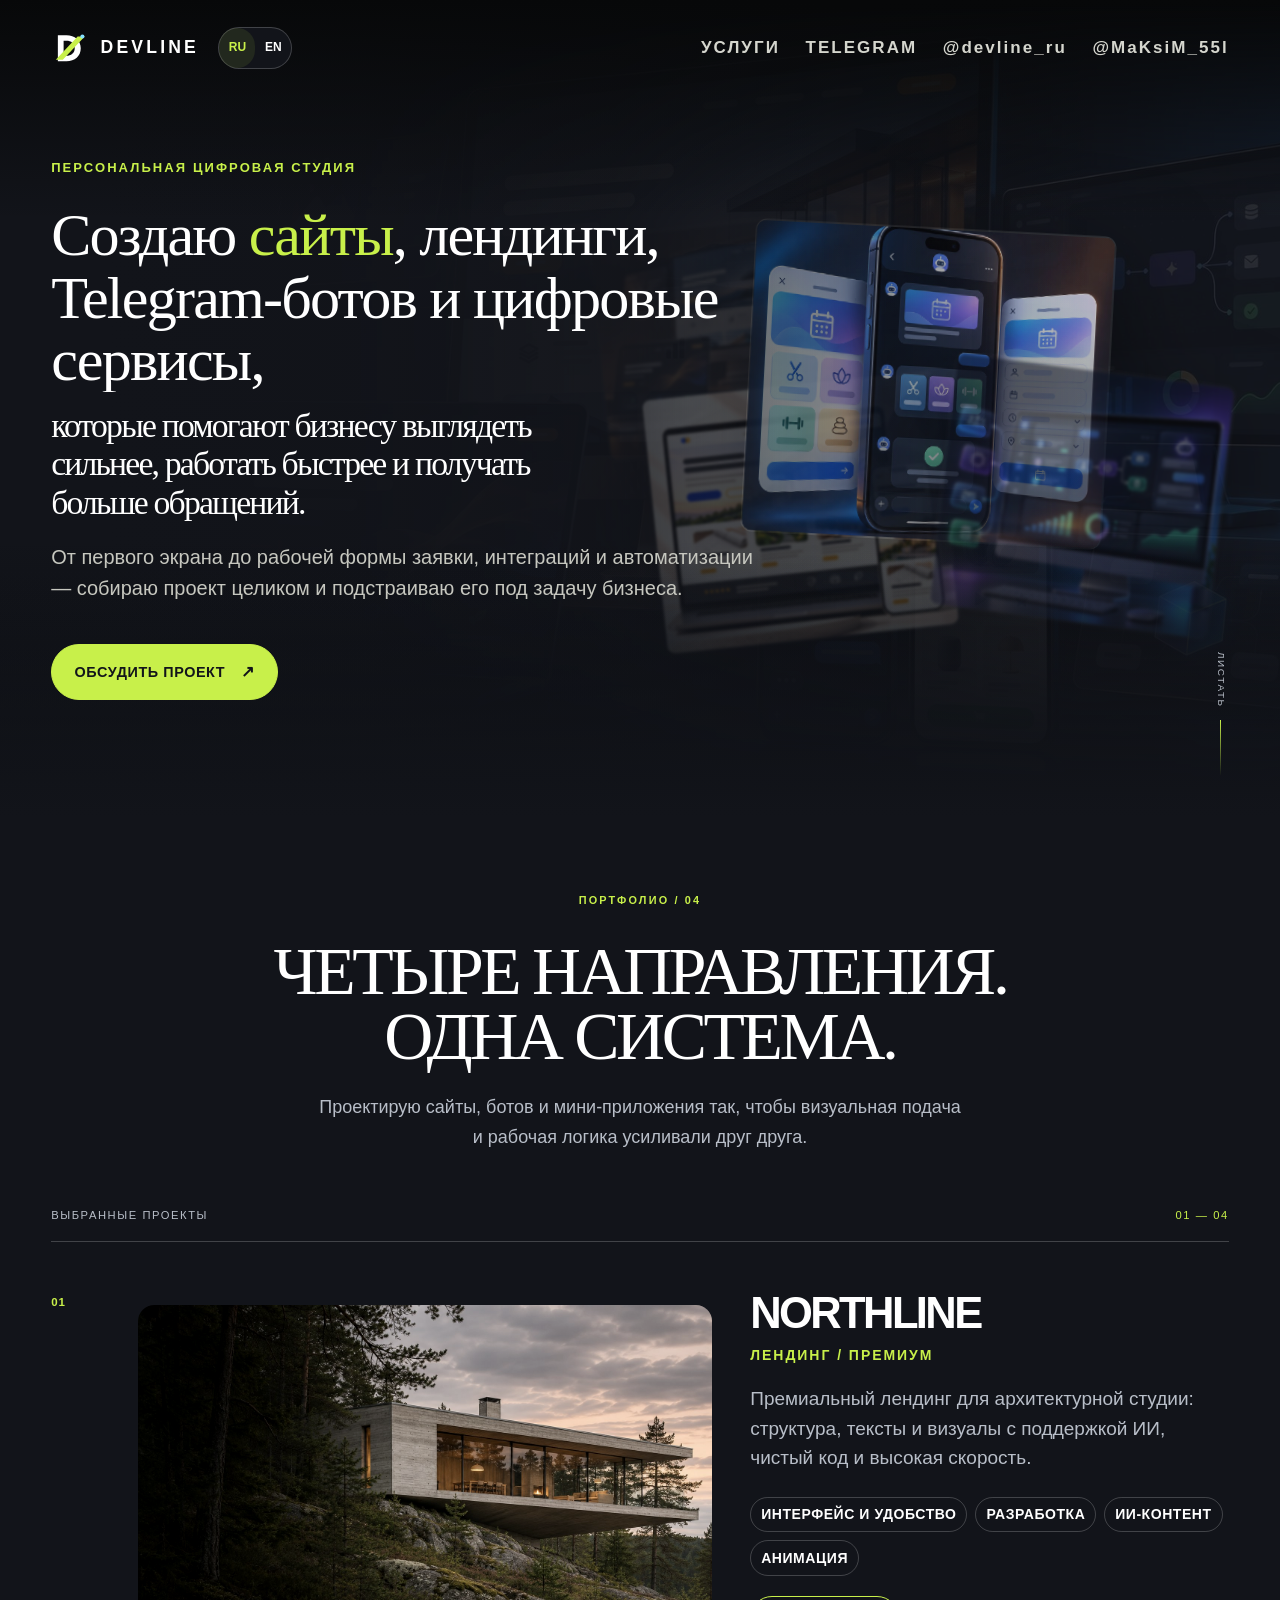
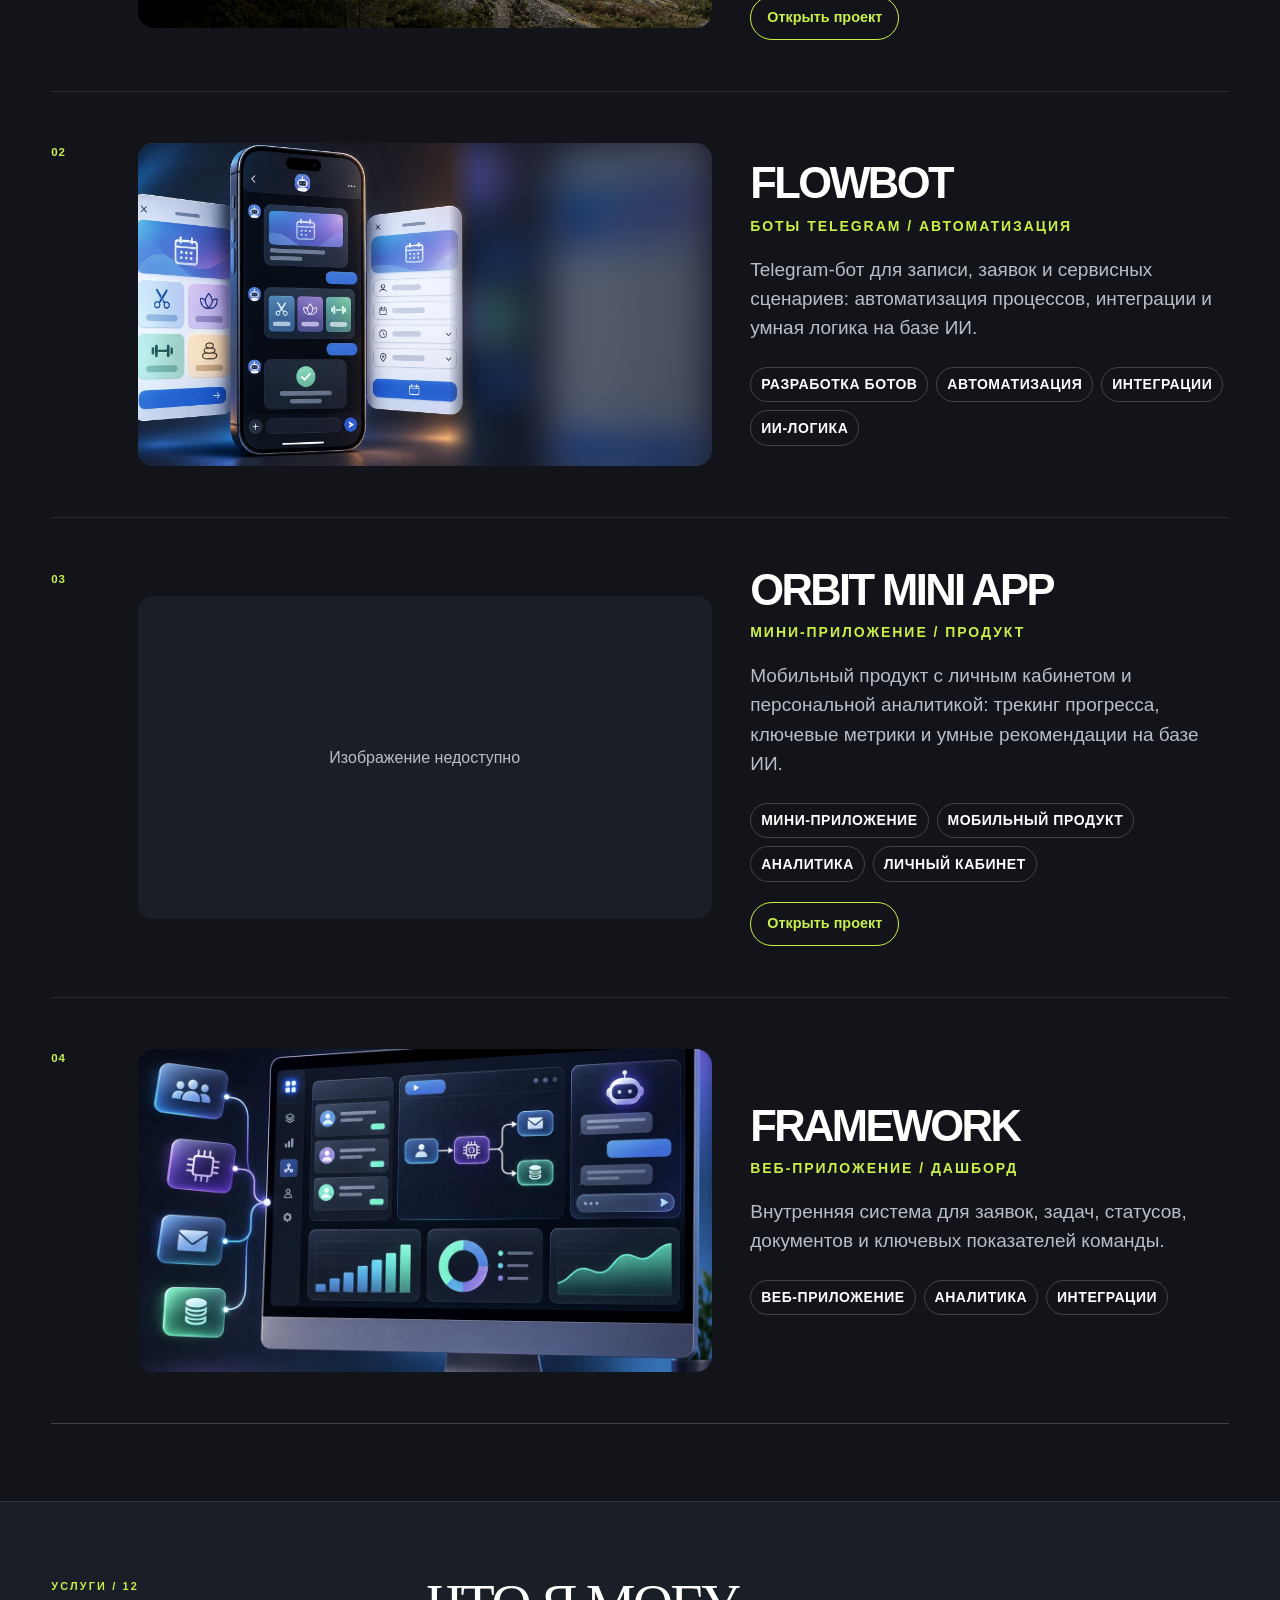
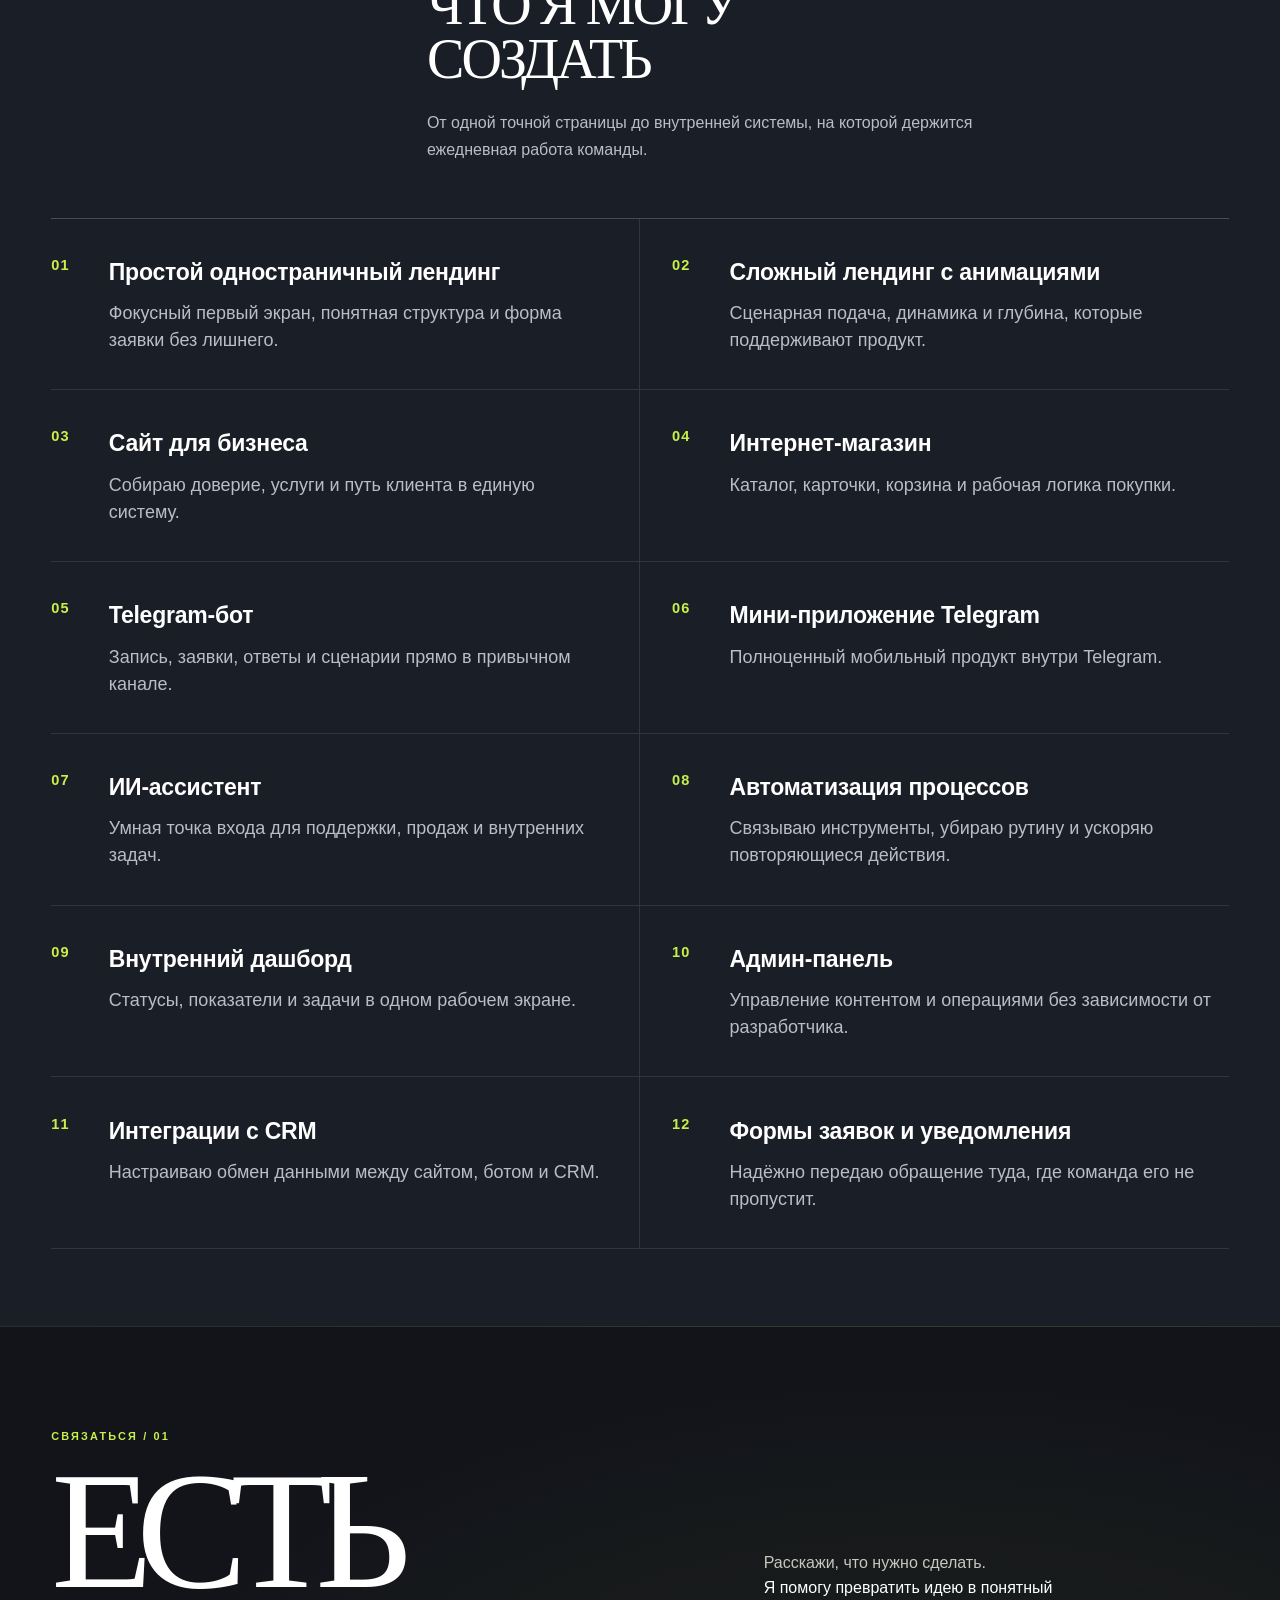
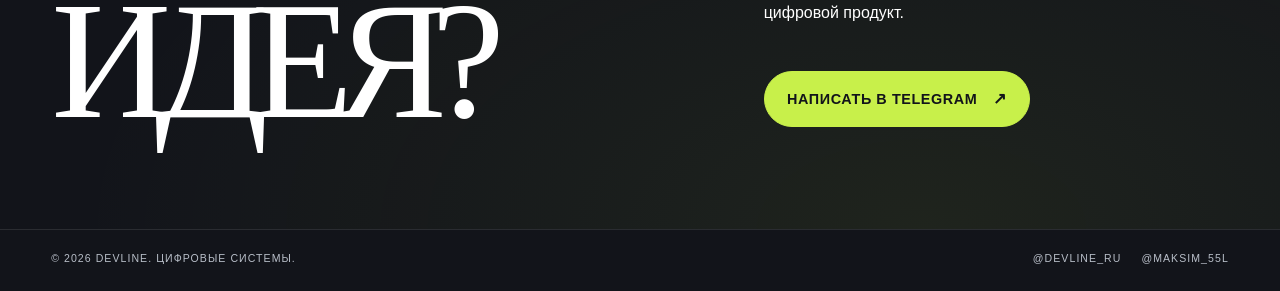
==== commit 45701501: "Add files via upload" ====
--- a/index.html
+++ b/index.html
@@ -1,27 +1,901 @@
 <!doctype html>
 <html lang="ru">
-<head>
-  <meta charset="utf-8">
-  <meta name="viewport" content="width=device-width, initial-scale=1, viewport-fit=cover">
-  <meta name="theme-color" content="#0c0e18">
-  <meta name="description" content="ORBIT — демонстрационное мини-приложение с целями, персональной аналитикой и рекомендациями.">
-  <meta property="og:title" content="ORBIT MINI APP">
-  <meta property="og:description" content="ORBIT — демонстрационное мини-приложение с целями, персональной аналитикой и рекомендациями.">
-  <meta property="og:type" content="website">
-  <meta property="og:url" content="https://nightfox-dev42.github.io/devline/projects/orbit/">
-  <meta property="og:image" content="https://nightfox-dev42.github.io/devline/projects/orbit/assets/preview.jpg">
-  <meta property="og:image:alt" content="Дашборд ORBIT MINI APP с прогрессом и графиком активности">
-  <link rel="canonical" href="https://nightfox-dev42.github.io/devline/projects/orbit/">
-  <link rel="icon" type="image/svg+xml" href="assets/favicon.svg">
-  <title>ORBIT MINI APP</title>
-  <link rel="stylesheet" href="style.css">
-  <script src="script.js" defer></script>
-</head>
-<body>
-  <div id="app"></div>
-  <dialog id="modal" aria-labelledby="modal-title">
-    <div id="modal-content"></div>
-  </dialog>
-  <div id="toast" role="status" aria-atomic="true"></div>
-</body>
+  <head>
+    <meta charset="utf-8">
+    <meta name="viewport" content="width=device-width, initial-scale=1">
+    <meta name="theme-color" content="#12141a">
+    <meta name="description" content="DEVLINE создаёт сайты, лендинги, Telegram-ботов, мини-приложения и инструменты с ИИ для бизнеса." data-en-content="DEVLINE builds websites, landing pages, Telegram bots, mini apps and AI tools for businesses.">
+    <meta property="og:title" content="DEVLINE — сайты, лендинги, боты и цифровые продукты" data-en-content="DEVLINE — Websites, bots and digital products">
+    <meta property="og:description" content="DEVLINE создаёт сайты, лендинги, Telegram-ботов, мини-приложения и инструменты с ИИ для бизнеса." data-en-content="DEVLINE builds websites, landing pages, Telegram bots, mini apps and AI tools for businesses.">
+    <meta property="og:type" content="website">
+    <meta property="og:locale" content="ru_RU" data-en-content="en_US">
+    <title data-en="DEVLINE — Websites, bots and digital products">DEVLINE — сайты, лендинги, боты и цифровые продукты</title>
+    <link rel="icon" href="data:image/svg+xml,%3Csvg xmlns='http://www.w3.org/2000/svg' viewBox='0 0 64 64'%3E%3Crect width='64' height='64' rx='16' fill='%23050505'/%3E%3Cpath d='M18 16h13c10 0 17 6 17 16s-7 16-17 16H18V16Zm9 8v16h4c5 0 8-3 8-8s-3-8-8-8h-4Z' fill='%23f2f1e9'/%3E%3Cpath d='M15 43h7l20-22h-8L15 43Z' fill='%23c8ff45'/%3E%3C/svg%3E">
+    <style>
+      :root {
+        --bg: #12141a;
+        --bg-soft: #1a1e26;
+        --text: #ffffff;
+        --muted: #b8bec8;
+        --line: rgba(255, 255, 255, .1);
+        --line-strong: rgba(255, 255, 255, .2);
+        --lime: #c8f04a;
+        --lime-soft: rgba(200, 255, 69, .12);
+        --blue: #84dfff;
+        --serif: 'Iowan Old Style', 'Palatino Linotype', Georgia, serif;
+        --sans: Inter, Manrope, 'Segoe UI', Arial, sans-serif;
+        --gutter: clamp(1.25rem, 4vw, 4.5rem);
+        --max: 1440px;
+        --ease: cubic-bezier(.22, 1, .36, 1);
+      }
+
+      * { box-sizing: border-box; }
+      html { scroll-behavior: smooth; background: var(--bg); overflow-x: clip; }
+      body {
+        min-width: 320px;
+        margin: 0;
+        overflow-x: hidden;
+        background: var(--bg);
+        color: var(--text);
+        font-family: var(--sans);
+        font-size: 16px;
+        line-height: 1.6;
+        -webkit-font-smoothing: antialiased;
+        text-rendering: optimizeLegibility;
+      }
+      ::selection { color: var(--bg); background: var(--lime); }
+      a { color: inherit; text-decoration: none; }
+      button, a { -webkit-tap-highlight-color: transparent; }
+      button { color: inherit; font: inherit; }
+      img { display: block; max-width: 100%; }
+      :focus-visible { outline: 2px solid var(--lime); outline-offset: 5px; }
+
+      .js-ready [data-entry], .js-ready [data-reveal] { opacity: 0; translate: 0 20px; }
+      [data-entry="header"] { transform: translate3d(0, -12px, 0); }
+      [data-entry="hero-bg"] { transform: scale(1.05); }
+      .js-ready .page-ready [data-entry], .js-ready [data-reveal].is-visible { opacity: 1; translate: none; transform: none; }
+      .js-ready :is([data-entry], [data-reveal]):focus-within { opacity: 1; translate: none; transform: none; transition: none; }
+      .page-ready [data-entry] { transition: opacity .7s var(--ease), translate .7s var(--ease), transform .7s var(--ease); }
+      .page-ready [data-entry="hero-bg"] { transition-duration: 1s; }
+      [data-entry][data-delay="1"] { transition-delay: .1s; }
+      [data-entry][data-delay="2"] { transition-delay: .2s; }
+      [data-entry][data-delay="3"] { transition-delay: .35s; }
+      [data-entry][data-delay="4"] { transition-delay: .5s; }
+      [data-reveal] { transition: opacity .6s var(--ease), translate .6s var(--ease), transform .6s var(--ease); }
+      .services-grid .service[data-reveal] { transition-delay: mod(var(--delay, 0s), .3s); }
+      .js-ready [data-reveal="slide"] { --slide-x: -48px; translate: var(--slide-x) 0; }
+      .project[data-reveal="slide"]:first-child { --slide-x: -64px; }
+      .project[data-reveal="slide"]:nth-child(2) { transition-delay: .1s; }
+      .project[data-reveal="slide"]:nth-child(3) { transition-delay: .2s; }
+      .project[data-reveal="slide"]:nth-child(4) { transition-delay: .3s; }
+      .section-heading[data-reveal] { transition-delay: .12s; }
+      .entry-pending .page-ready .brand { animation: brand-in .65s var(--ease) both; }
+      .hero-title-line { display: block; }
+      .hero-title-line--continuation { margin-top: .45em; max-width: 34ch; font-size: .56em; line-height: 1.14; }
+      .entry-pending .page-ready .hero-title-line { animation: line-in .65s var(--ease) both; animation-delay: calc(.16s + var(--line-index, 0) * .11s); }
+      @keyframes brand-in { from { scale: .92; } to { scale: 1; } }
+      @keyframes line-in { from { clip-path: inset(0 0 100%); translate: 0 .25em; } to { clip-path: inset(0); translate: none; } }
+
+      .site-shell { position: relative; isolation: isolate; }
+      .container { width: min(100%, var(--max)); margin: 0 auto; padding-inline: var(--gutter); }
+      .eyebrow {
+        margin: 0;
+        color: var(--lime);
+        font-size: .68rem;
+        font-weight: 700;
+        letter-spacing: .2em;
+        line-height: 1.3;
+        text-transform: uppercase;
+      }
+
+      .site-header {
+        position: absolute;
+        z-index: 20;
+        inset: 0 0 auto;
+        padding-top: 1.5rem;
+      }
+      .nav-wrap {
+        display: flex;
+        align-items: center;
+        justify-content: space-between;
+        gap: 2rem;
+        min-height: 3rem;
+      }
+      .brand {
+        display: inline-flex;
+        align-items: center;
+        gap: .7rem;
+        font-size: 1.1rem;
+        font-weight: 800;
+        letter-spacing: .18em;
+        line-height: 1;
+      }
+      .brand-mark { width: 2.4rem; height: 2.4rem; flex: 0 0 auto; }
+      .brand-group { display: flex; align-items: center; gap: clamp(.6rem, 1.5vw, 1.25rem); }
+      .language-switch { display: none; }
+      .js-ready .language-switch {
+        display: inline-flex;
+        align-items: center;
+        flex: 0 0 auto;
+        border: 1px solid var(--line-strong);
+        border-radius: 999px;
+        background: var(--bg);
+      }
+      .language-switch button {
+        min-width: 2.25rem;
+        min-height: 2.5rem;
+        padding: 0 .45rem;
+        border: 0;
+        border-radius: 999px;
+        background: transparent;
+        font-size: .75rem;
+        font-weight: 700;
+        cursor: pointer;
+      }
+      .language-switch button[aria-pressed="true"] { color: var(--lime); background: rgb(200 240 74 / .09); }
+      .language-switch button:hover { color: var(--lime); }
+      @media (max-width: 1050px) {
+        .nav-wrap, .nav-links { gap: 1rem; }
+      }
+      @media (pointer: coarse) { .language-switch button { min-width: 44px; min-height: 44px; } }
+      @media (max-width: 420px) {
+        .hero-title-line--continuation, .hero-description { min-block-size: 4lh; }
+      }
+      .nav-links {
+        display: flex;
+        align-items: center;
+        gap: clamp(1.1rem, 2vw, 2.5rem);
+        color: #d5d6ce;
+        font-size: 1.0625rem;
+        font-weight: 700;
+        letter-spacing: .12em;
+      }
+      .nav-links a { position: relative; }
+      .nav-links a:active { color: var(--lime); }
+      .nav-links a::after {
+        position: absolute;
+        right: 0;
+        bottom: -.45rem;
+        left: 0;
+        height: 1px;
+        background: var(--lime);
+        content: '';
+        transform: scaleX(0);
+        transform-origin: right;
+        transition: transform .25s ease;
+      }
+      .nav-links a:is(:hover, :focus-visible, [aria-current]) { color: var(--lime); }
+      .nav-links a:is(:hover, :focus-visible, [aria-current])::after { transform: scaleX(1); transform-origin: left; }
+      .menu-toggle {
+        display: none;
+        width: 2.9rem;
+        height: 2.9rem;
+        padding: .72rem;
+        border: 1px solid var(--line-strong);
+        border-radius: 50%;
+        background: rgba(18, 20, 26, .72);
+        cursor: pointer;
+      }
+      .menu-toggle span { display: block; height: 1px; margin: .34rem 0; background: var(--text); transition: transform .25s ease, opacity .25s ease; }
+      .menu-toggle[aria-expanded="true"] span:first-child { transform: translateY(.22rem) rotate(45deg); }
+      .menu-toggle[aria-expanded="true"] span:last-child { transform: translateY(-.22rem) rotate(-45deg); }
+
+      .hero {
+        position: relative;
+        display: flex;
+        min-height: min(51rem, 100svh);
+        align-items: center;
+        overflow: hidden;
+        background: var(--bg);
+      }
+      .hero-slideshow { position: absolute; z-index: 0; inset: 0; overflow: hidden; }
+      .hero-slide { position: absolute; inset: 0; margin: 0; opacity: 0; transition: opacity 1.2s var(--ease); }
+      .hero-slide.is-active { opacity: .11; }
+      .hero-slide img { width: 100%; height: 100%; object-fit: cover; filter: saturate(.9) contrast(1.02) brightness(1.08); transform: scale(1); }
+      .entry-pending .page-ready .hero-cards { animation: cards-in 1s var(--ease) both; }
+      @keyframes cards-in { from { opacity: 0; translate: 26px 16px; scale: .94; } to { opacity: 1; translate: none; scale: 1; } }
+      .hero::before {
+        position: absolute;
+        z-index: 2;
+        inset: 0;
+        background: linear-gradient(180deg, #070809 0%, transparent 27%, transparent 66%, #0a0c10 100%), linear-gradient(90deg, #12141a 8%, rgba(18,20,26,.97) 28%, rgba(18,20,26,.78) 48%, transparent 85%);
+        pointer-events: none;
+        content: '';
+      }
+      .hero::after {
+        position: absolute;
+        z-index: 3;
+        right: 0;
+        bottom: 0;
+        left: 0;
+        height: 32%;
+        background: linear-gradient(transparent, var(--bg));
+        pointer-events: none;
+        content: '';
+      }
+      .hero-canvas {
+        position: absolute;
+        z-index: 1;
+        inset: 7rem 0 4rem 39%;
+        perspective: 1200px;
+        transform-style: preserve-3d;
+        pointer-events: none;
+      }
+      .hero-cards {
+        position: absolute;
+        inset: 0;
+        display: flex;
+        align-items: center;
+        justify-content: center;
+        transform-style: preserve-3d;
+      }
+      .hero-card {
+        position: absolute;
+        width: clamp(14rem, 27vw, 24rem);
+        aspect-ratio: 1.16 / 1;
+        overflow: hidden;
+        border: 1px solid rgba(242, 241, 233, .18);
+        border-radius: .65rem;
+        box-shadow: 0 2rem 6rem rgba(0, 0, 0, .5);
+        opacity: calc(var(--card-opacity, .72) - var(--scroll-dim, 0));
+        --orbit-tilt: 0deg;
+        --scroll-x: 0px;
+        --scroll-y: 0px;
+        transition: transform .65s var(--ease), opacity .65s var(--ease);
+      }
+      .hero-card::after {
+        position: absolute;
+        inset: 0;
+        background: linear-gradient(140deg, rgba(18, 20, 26, .02), rgba(18, 20, 26, .32));
+        content: '';
+      }
+      .hero-card img { width: 100%; height: 100%; object-fit: cover; filter: saturate(.95) contrast(1.02) brightness(1.08); }
+      .hero-card { transform: translate3d(calc(var(--x) + var(--scroll-x)), calc(var(--y) + var(--scroll-y)), var(--z)) rotateY(var(--rot)) rotateZ(calc(var(--tilt) + var(--orbit-tilt))) scale(calc(var(--scale) + var(--scroll-scale, 0))); }
+      .hero-card:nth-child(1) { --x: -13vw; --y: -6rem; --z: -160px; --rot: 16deg; --tilt: -6deg; --scale: .75; --card-opacity: .4; filter: blur(2px) brightness(.8); }
+      .hero-card:nth-child(2) { --x: -7vw; --y: 5rem; --z: -45px; --rot: 9deg; --tilt: -6deg; --scale: .86; filter: blur(1px); }
+      .hero-card:nth-child(3) { --x: 3vw; --y: -3rem; --z: 35px; --rot: -7deg; --tilt: 3deg; --scale: 1.05; --card-opacity: .92; }
+      .hero-card:nth-child(4) { --x: 15vw; --y: 4rem; --z: -110px; --rot: -18deg; --tilt: 7deg; --scale: .85; --card-opacity: .55; filter: blur(2px) brightness(.75); }
+      .hero.is-resting .hero-card:nth-child(3) img { animation: card-rest 9s ease-in-out infinite; }
+      @keyframes card-rest { 50% { scale: 1.035; } }
+      .hero-card.is-broken, .hero-slide.is-broken { opacity: 0; }
+
+      .hero-content {
+        position: relative;
+        z-index: 5;
+        width: min(100%, 1280px);
+        padding-block: 7.75rem 5rem;
+      }
+      .hero-copy { width: min(100%, 790px); }
+      .hero h1 {
+        max-width: 790px;
+        margin: 1.7rem 0 1.25rem;
+        color: var(--text);
+        font-family: var(--serif);
+        font-size: clamp(2.5rem, 4.7vw, 4.75rem);
+        font-weight: 400;
+        letter-spacing: -.03em;
+        line-height: 1.04;
+        text-wrap: pretty;
+      }
+      .hero h1 em { color: var(--lime); font-style: normal; }
+      .hero-label { font-size: .8125rem; letter-spacing: .16em; }
+      .hero-description {
+        max-width: 65ch;
+        margin: 0;
+        color: #c6c7bf;
+        font-size: 1.25rem;
+        line-height: 1.55;
+      }
+      .hero-description + .hero-description { max-width: 65ch; margin-top: .8rem; color: var(--muted); font-size: 1rem; }
+      .button {
+        display: inline-flex;
+        min-height: 3.5rem;
+        align-items: center;
+        justify-content: center;
+        gap: 1rem;
+        margin-top: 2.5rem;
+        padding: .8rem 1.4rem;
+        border: 1px solid var(--lime);
+        border-radius: 999px;
+        background: var(--lime);
+        color: var(--bg);
+        font-size: .9rem;
+        font-weight: 800;
+        letter-spacing: .04em;
+        transition: translate .2s var(--ease);
+      }
+      .button::after { content: '↗'; font-size: 1rem; letter-spacing: 0; }
+      .button::after { transition: translate .2s var(--ease); }
+      .button:hover, .button:focus-visible { translate: 0 -2px; filter: brightness(1.06); box-shadow: 0 4px 14px rgba(200,240,74,.18); }
+      .button:hover::after { translate: 3px 0; }
+      .button:active { translate: 0 1px; }
+      .scroll-cue {
+        position: absolute;
+        z-index: 6;
+        right: var(--gutter);
+        bottom: 2.5rem;
+        display: flex;
+        align-items: center;
+        gap: .8rem;
+        color: var(--muted);
+        font-size: .62rem;
+        letter-spacing: .16em;
+        text-transform: uppercase;
+        writing-mode: vertical-rl;
+      }
+      .scroll-cue::after { width: 1px; height: 3.5rem; background: linear-gradient(var(--lime), transparent); content: ''; }
+
+      .section { position: relative; padding-block: clamp(3.5rem, 6vw, 6rem); }
+      .section + .section { border-top: 1px solid var(--line); }
+      .section-heading { display: grid; grid-template-columns: minmax(12rem, .6fr) 1.4fr; gap: 2rem; align-items: end; margin-bottom: clamp(3rem, 7vw, 7rem); }
+      .section-heading > * { min-width: 0; }
+      .section-heading h2 { max-width: 14ch; margin: 0; font-family: var(--serif); font-size: clamp(2rem, 5vw, 3.5rem); font-weight: 400; letter-spacing: -.05em; line-height: .96; text-wrap: balance; }
+      .section-heading h2 + .heading-note { margin-top: 1.5rem; }
+      .section-heading .heading-note { max-width: 65ch; margin: 0 0 .2rem; color: var(--muted); font-size: 1rem; line-height: 1.65; }
+      .portfolio-section .section-heading { display: flex; flex-direction: column; align-items: center; text-align: center; }
+      .portfolio-section .section-heading > div { display: flex; flex-direction: column; align-items: center; }
+      .portfolio-section .container { width: min(100%, 1600px); }
+      .portfolio-section .section-heading { margin-bottom: clamp(2rem, 4vw, 4rem); }
+      .portfolio-section .section-heading h2 { max-width: 22ch; font-size: clamp(2rem, 5.3vw, 5rem); }
+      .portfolio-section .heading-note { font-size: 1.125rem; }
+      .portfolio-section .section-heading .heading-note { margin-inline: auto; }
+
+      .portfolio-intro { display: flex; align-items: baseline; justify-content: space-between; gap: 2rem; padding-bottom: 1rem; border-bottom: 1px solid var(--line-strong); color: var(--muted); font-size: .7rem; letter-spacing: .14em; text-transform: uppercase; }
+      .portfolio-intro span:last-child { color: var(--lime); }
+      .project-list { border-bottom: 1px solid var(--line-strong); }
+      .project {
+        display: grid;
+        grid-template-columns: 3rem minmax(0, 1.2fr) minmax(0, 1fr);
+        gap: clamp(1.2rem, 3vw, 4rem);
+        align-items: stretch;
+        padding-block: clamp(2rem, 4vw, 3.5rem);
+        border-bottom: 1px solid var(--line);
+      }
+      .project:last-child { border-bottom: 0; }
+      .project-number { align-self: start; color: var(--lime); font-size: .72rem; font-weight: 700; letter-spacing: .08em; }
+      .project-media { position: relative; align-self: center; width: 100%; aspect-ratio: 16 / 9; min-width: 0; min-height: 0; overflow: hidden; border-radius: 16px; background: var(--bg-soft); }
+      .project-media img {
+        width: 100%;
+        height: 100%;
+        object-fit: cover;
+        filter: saturate(.72) contrast(1.05);
+        transform: translateX(calc(var(--crop-x, 0%) + var(--hover-x, 0%))) scale(calc(var(--crop-scale, 1) * var(--hover-scale, 1)));
+        transition: transform .8s var(--ease);
+      }
+      .project-media--flowbot { isolation: isolate; }
+      .project-media--flowbot::before {
+        position: absolute;
+        z-index: -1;
+        inset: -1.5rem;
+        background: linear-gradient(90deg, rgb(11 19 37 / .3), rgb(11 19 37 / .76)), url('assets/portfolio/bg-03.jpg') right center / cover;
+        filter: blur(18px);
+        content: '';
+      }
+      .project-media--flowbot img {
+        --crop-x: -8%;
+        --crop-scale: 1.12;
+        position: absolute;
+        inset: 0 auto auto 4%;
+        width: auto;
+        max-width: none;
+        aspect-ratio: 1;
+        object-fit: contain;
+        object-position: left center;
+        mask-image: linear-gradient(90deg, transparent, #000 6%, #000 92%, transparent);
+      }
+      .project-media--orbit img { filter: none; }
+      .project-media::after { position: absolute; inset: auto 0 0; height: 2px; background: var(--lime); content: ''; transform: scaleX(0); transform-origin: left; transition: transform .4s var(--ease); }
+      @media (hover: hover) {
+        .js-ready .project.is-visible:hover { transform: translateY(-3px); }
+        .project:hover .project-media img { --hover-x: 1%; --hover-scale: 1.035; filter: saturate(.95) contrast(1.05); }
+        .project:hover .project-media::after { transform: scaleX(1); }
+      }
+      .project-media.is-broken img { visibility: hidden; }
+      .project-media.is-broken::before { position: absolute; z-index: auto; inset: 0; display: grid; place-items: center; background: var(--bg-soft); filter: none; color: var(--muted); content: 'Изображение недоступно'; }
+      html[lang="en"] .project-media.is-broken::before { content: 'Image unavailable'; }
+      .project-content { display: flex; flex-direction: column; justify-content: center; min-width: 0; }
+      .project h3 { margin: 0; font-family: var(--sans); font-size: clamp(2rem, 3.4vw, 4rem); font-weight: 800; letter-spacing: -.06em; line-height: .94; }
+      .project-category { margin: .65rem 0 0; color: var(--lime); font-size: .875rem; font-weight: 700; letter-spacing: .14em; text-transform: uppercase; }
+      .project-description { max-width: 54ch; margin: 1.1rem 0 0; color: var(--muted); font-size: 1.1875rem; line-height: 1.55; }
+      .project-tags { display: flex; flex-wrap: wrap; gap: .5rem; margin: 1.5rem 0 0; padding: 0; list-style: none; }
+      .project-tags li { padding: .35rem .62rem; border: 1px solid var(--line-strong); border-radius: 999px; color: var(--text); font-size: .875rem; font-weight: 700; letter-spacing: .04em; text-transform: uppercase; }
+      .project--northline, .project--orbit { position: relative; }
+      .project-open {
+        display: inline-flex; align-self: flex-start; align-items: center; min-height: 44px;
+        margin-top: 1.25rem; padding: .55rem 1rem; border: 1px solid var(--lime);
+        border-radius: 999px; color: var(--lime); font-size: .9rem; font-weight: 800;
+      }
+      .project-open::after { position: absolute; inset: 0; content: ''; }
+      .project-open:is(:hover, :focus-visible) { background: var(--lime); color: var(--bg); }
+
+      .services-section { background: var(--bg-soft); }
+      .services-section .section-heading { align-items: start; margin-bottom: clamp(2rem, 4vw, 4rem); }
+      .services-grid { display: grid; grid-template-columns: repeat(2, minmax(0, 1fr)); border-top: 1px solid var(--line-strong); }
+      .service {
+        display: grid;
+        grid-template-columns: 2.6rem minmax(0, 1fr);
+        gap: 1rem;
+        min-height: 9rem;
+        padding: 2.2rem 1rem 2.2rem 0;
+        border-bottom: 1px solid var(--line);
+      }
+      .service:nth-child(odd) { border-right: 1px solid var(--line); padding-right: 2rem; }
+      .service:nth-child(even) { padding-left: 2rem; }
+      .service-index { color: var(--lime); font-size: .91rem; font-weight: 700; letter-spacing: .08em; }
+      .service h3 { margin: 0 0 .6rem; font-size: 1.4375rem; font-weight: 650; letter-spacing: -.01em; }
+      .service p { max-width: 65ch; margin: 0; color: var(--muted); font-size: 1.125rem; line-height: 1.5; }
+      @media (hover: hover) { .service:hover { background-color: rgb(255 255 255 / .045); } }
+
+      .contact-section { padding-block: clamp(4rem, 8vw, 8rem); background: radial-gradient(ellipse at 72% 100%, rgb(200 240 74 / .07), transparent 65%); }
+      .contact-layout { display: grid; grid-template-columns: 1fr .7fr; gap: 3rem; align-items: end; }
+      .contact-title { max-width: 8ch; margin: 1.5rem 0 0; font-family: var(--serif); font-size: clamp(4.5rem, 13vw, 13rem); font-weight: 400; letter-spacing: -.1em; line-height: .78; }
+      .contact-copy { max-width: 22rem; margin: 0 0 .35rem; color: #c6c7bf; font-size: 1rem; line-height: 1.55; }
+      .contact-copy strong { color: var(--text); font-weight: 500; }
+
+      .site-footer { padding-block: 1.2rem 1.5rem; border-top: 1px solid var(--line); color: var(--muted); font-size: .66rem; letter-spacing: .1em; text-transform: uppercase; }
+      .footer-row { display: flex; align-items: center; justify-content: space-between; gap: 1.5rem; }
+      .footer-row p { margin: 0; }
+      .footer-links { display: flex; gap: 1.25rem; }
+      .footer-links a:hover { color: var(--lime); }
+
+      @media (prefers-reduced-motion: reduce) {
+        *, *::before, *::after { scroll-behavior: auto !important; animation: none !important; transition: none !important; }
+        .hero-card { transition: none; }
+        .hero-slide { transition: none; }
+        [data-entry], [data-reveal] { opacity: 1 !important; transform: none !important; translate: none !important; }
+      }
+      @media (max-width: 850px) {
+        .site-header { padding-top: 1rem; }
+        .nav-wrap { min-height: 2.8rem; }
+        .js-ready .menu-toggle { display: block; position: relative; z-index: 2; }
+        html:not(.js-ready) .nav-wrap { flex-wrap: wrap; gap: .75rem; }
+        html:not(.js-ready) .nav-links { flex-wrap: wrap; gap: .5rem 1rem; }
+        .js-ready .nav-links {
+          position: fixed;
+          z-index: 1;
+          inset: 4.5rem var(--gutter) auto;
+          display: flex;
+          flex-direction: column;
+          align-items: flex-start;
+          justify-content: center;
+          gap: .4rem;
+          padding: 1.5rem;
+          max-height: calc(100svh - 5rem);
+          overflow-y: auto;
+          border: 1px solid var(--line);
+          border-radius: 12px;
+          background: rgba(18, 20, 26, .96);
+          backdrop-filter: blur(1rem);
+          opacity: 0;
+          visibility: hidden;
+          pointer-events: none;
+          transform: translateY(-1rem);
+          transition: opacity .25s ease, transform .25s ease, visibility 0s linear .25s;
+        }
+        .js-ready .nav-links.is-open { opacity: 1; visibility: visible; pointer-events: auto; transform: translateY(0); transition-delay: 0s; }
+        .js-ready .nav-links a { display: flex; align-items: center; min-height: 44px; font-size: 1.125rem; }
+        .hero { min-height: 40rem; }
+        .hero-canvas { inset: 9rem -10vw 6rem 34%; }
+        .hero-card { width: clamp(11rem, 36vw, 17rem); }
+        .hero-card:nth-child(1) { --x: -34vw; --y: 4rem; --z: -140px; }
+        .hero-card:nth-child(2) { --x: -19vw; --y: -2rem; --z: -28px; }
+        .hero-card:nth-child(3) { --x: 19vw; --y: -2rem; --z: -28px; }
+        .hero-card:nth-child(4) { --x: 34vw; --y: 4rem; --z: -140px; }
+        .section-heading { grid-template-columns: 1fr; gap: 1.5rem; }
+        .section-heading h2 { max-width: 100%; }
+        .project { grid-template-columns: 2.5rem minmax(0, 1.15fr) minmax(0, 1fr); }
+        .contact-layout { grid-template-columns: 1fr .85fr; }
+      }
+      @media (max-width: 600px) {
+        :root { --gutter: 1.15rem; }
+        .brand { font-size: .98rem; }
+        .hero { min-height: 0; align-items: flex-start; }
+        .hero::before { background: linear-gradient(180deg, #070809 0%, rgba(18,20,26,.76) 30%, #12141a 82%); }
+        .hero-canvas { inset: 4rem -1rem auto 25%; height: 15rem; }
+        .hero-card { width: 11.5rem; opacity: .6; }
+        .hero-card:nth-child(1) { --x: -50vw; --y: 6rem; --z: -170px; --rot: 28deg; --scale: .7; }
+        .hero-card:nth-child(2) { --x: -25vw; --y: -1rem; --z: -20px; --rot: 13deg; --scale: .86; }
+        .hero-card:nth-child(3) { --x: 25vw; --y: -1rem; --z: -20px; --rot: -13deg; --scale: .86; }
+        .hero-card:nth-child(4) { --x: 50vw; --y: 6rem; --z: -170px; --rot: -28deg; --scale: .7; }
+        .hero-content { padding-block: 7.5rem 3rem; }
+        .menu-toggle { margin-left: auto; }
+        .hero h1 { max-width: 100%; margin-top: 1.15rem; font-size: clamp(2rem, 7.4vw, 2.7rem); line-height: 1.08; }
+        .hero-label { font-size: .75rem; }
+        .hero-description { font-size: 1.0625rem; }
+        .hero-title-line--continuation { font-size: .72em; }
+        .hero-description + .hero-description { font-size: .8rem; }
+        .button { width: auto; margin-top: 2rem; }
+        .js-ready [data-reveal="slide"], .project[data-reveal="slide"]:first-child { --slide-x: -24px; }
+        .scroll-cue { display: none; }
+        .section { padding-block: 3.5rem; }
+        .section-heading { margin-bottom: 3.5rem; }
+        .section-heading h2 { font-size: clamp(2.7rem, 14vw, 4.8rem); }
+        .portfolio-intro { font-size: .58rem; }
+        .project { grid-template-columns: minmax(0, 1fr); gap: .9rem; align-items: start; }
+        .project-media { width: 100%; aspect-ratio: auto; }
+        .project-media img { height: auto; }
+        .project-media--flowbot:not(.is-broken)::before { content: none; }
+        .project-media--flowbot img { position: static; width: 100%; mask-image: none; transform-origin: 25% center; }
+        .project-description { font-size: 1.125rem; }
+        .project-category, .project-tags li { font-size: .8125rem; }
+        .project h3 { font-size: 2.25rem; }
+        .services-grid { display: block; }
+        .service h3 { font-size: 1.25rem; }
+        .service p { font-size: 1.0625rem; }
+        .service, .service:nth-child(odd), .service:nth-child(even) { grid-template-columns: 2.2rem 1fr; min-height: auto; padding: 1.45rem 0; border-right: 0; }
+        .contact-layout { display: block; }
+        .contact-title { margin-bottom: 2rem; font-size: clamp(3.5rem, 16vw, 6rem); }
+        .contact-copy { font-size: .9rem; }
+        .footer-row { align-items: flex-start; flex-direction: column; }
+      }
+    </style>
+  </head>
+  <body>
+    <div class="site-shell">
+      <header class="site-header" aria-label="Основная навигация" data-en-aria-label="Primary navigation" data-entry="header">
+        <div class="container nav-wrap">
+          <div class="brand-group">
+          <a class="brand" href="#top" aria-label="DEVLINE — на главную" data-en-aria-label="DEVLINE — Home">
+            <svg class="brand-mark" viewBox="0 0 28 28" aria-hidden="true" focusable="false">
+              <path d="M5 4.5h6.3c6.1 0 10.4 3.7 10.4 9.5s-4.3 9.5-10.4 9.5H5V4.5Zm4.2 4v11h2c3.5 0 6.1-1.9 6.1-5.5s-2.6-5.5-6.1-5.5h-2Z" fill="currentColor"/>
+              <path d="M3.5 22.5h5.1l16-17h-5.2l-15.9 17Z" fill="var(--lime)"/>
+              <circle cx="22.9" cy="5.5" r="1.5" fill="var(--blue)"/>
+            </svg>
+            <span>DEVLINE</span>
+          </a>
+            <div class="language-switch" role="group" aria-label="Язык сайта" data-en-aria-label="Website language">
+              <button type="button" data-language="ru" aria-pressed="true" aria-label="Русский" data-en-aria-label="Russian">RU</button>
+              <button type="button" data-language="en" aria-pressed="false" aria-label="Английский" data-en-aria-label="English">EN</button>
+            </div>
+          </div>
+          <button class="menu-toggle" type="button" aria-label="Открыть меню" aria-expanded="false" aria-controls="main-menu">
+            <span></span><span></span>
+          </button>
+          <nav id="main-menu" class="nav-links" aria-label="Разделы сайта" data-en-aria-label="Site sections">
+            <a href="#services" data-en="SERVICES">УСЛУГИ</a>
+            <a href="https://t.me/devline_ru" target="_blank" rel="noreferrer">TELEGRAM</a>
+            <a href="https://t.me/devline_ru" target="_blank" rel="noreferrer">@devline_ru</a>
+            <a href="https://t.me/MaKsiM_55l" target="_blank" rel="noreferrer">@MaKsiM_55l</a>
+          </nav>
+        </div>
+      </header>
+
+      <main id="top">
+        <section class="hero" aria-labelledby="hero-title">
+          <div class="hero-slideshow" aria-hidden="true" data-entry="hero-bg">
+            <figure class="hero-slide is-active"><img src="assets/portfolio/bg-01.jpg" alt="" width="1536" height="1024"></figure>
+            <figure class="hero-slide"><img src="assets/portfolio/bg-02.jpg" alt="" width="1536" height="1024"></figure>
+            <figure class="hero-slide"><img src="assets/portfolio/bg-03.jpg" alt="" width="1536" height="1024"></figure>
+            <figure class="hero-slide"><img src="assets/portfolio/bg-04.jpg" alt="" width="1536" height="1024"></figure>
+          </div>
+          <div class="hero-canvas" aria-hidden="true">
+            <div class="hero-cards">
+              <figure class="hero-card"><img src="assets/portfolio/bg-01.jpg" alt="" width="1536" height="1024"></figure>
+              <figure class="hero-card"><img src="assets/portfolio/bg-02.jpg" alt="" width="1536" height="1024"></figure>
+              <figure class="hero-card"><img src="assets/portfolio/bg-03.jpg" alt="" width="1536" height="1024"></figure>
+              <figure class="hero-card"><img src="assets/portfolio/bg-04.jpg" alt="" width="1536" height="1024"></figure>
+            </div>
+          </div>
+          <div class="container hero-content">
+            <div class="hero-copy">
+              <p class="eyebrow hero-label" data-entry="hero-eyebrow" data-delay="1" data-en="INDEPENDENT DIGITAL STUDIO">ПЕРСОНАЛЬНАЯ ЦИФРОВАЯ СТУДИЯ</p>
+              <h1 id="hero-title" data-entry="hero-title" data-delay="2">
+                <span class="hero-title-line"><span data-en="I build ">Создаю </span><em data-en="websites">сайты</em><span data-en=",">, лендинги,</span></span>
+                <span class="hero-title-line" style="--line-index:1" data-en="landing pages, Telegram bots and digital tools,">Telegram-ботов и цифровые сервисы,</span>
+                <span class="hero-title-line hero-title-line--continuation" style="--line-index:2" data-en="so businesses can make a stronger impression, work faster and get more inquiries.">которые помогают бизнесу выглядеть сильнее, работать быстрее и получать больше обращений.</span>
+              </h1>
+              <p class="hero-description" data-entry="hero-description" data-delay="3" data-en="From the first screen to live forms, integrations and automation, I build the entire project around your business needs.">От первого экрана до рабочей формы заявки, интеграций и автоматизации — собираю проект целиком и подстраиваю его под задачу бизнеса.</p>
+              <a class="button" href="https://t.me/MaKsiM_55l" target="_blank" rel="noreferrer" data-entry="hero-button" data-delay="4" data-en="DISCUSS A PROJECT">ОБСУДИТЬ ПРОЕКТ</a>
+            </div>
+          </div>
+          <div class="scroll-cue" aria-hidden="true"><span data-en="Scroll">Листать</span></div>
+        </section>
+
+        <section class="section portfolio-section" aria-labelledby="portfolio-title">
+          <div class="container">
+            <div class="section-heading" data-reveal>
+              <p class="eyebrow" data-en="Portfolio / 04">Портфолио / 04</p>
+              <div>
+                <h2 id="portfolio-title"><span data-en="FOUR SPECIALTIES.">ЧЕТЫРЕ НАПРАВЛЕНИЯ.</span><br><span data-en="ONE SYSTEM.">ОДНА СИСТЕМА.</span></h2>
+                <p class="heading-note" data-en="I design websites, bots and mini apps that pair a clear visual identity with functionality that supports it.">Проектирую сайты, ботов и мини-приложения так, чтобы визуальная подача и рабочая логика усиливали друг друга.</p>
+              </div>
+            </div>
+            <div class="portfolio-intro"><span data-en="Selected projects">Выбранные проекты</span><span>01 — 04</span></div>
+            <div class="project-list">
+              <article class="project project--northline" data-reveal="slide">
+                <span class="project-number">01</span>
+                <div class="project-media"><img src="projects/northline/assets/hero.jpg" alt="Бетонный дом на первом экране NORTHLINE" data-en-alt="Concrete house on the NORTHLINE homepage" width="1536" height="1024" loading="lazy"></div>
+                <div class="project-content">
+                  <h3>NORTHLINE</h3><p class="project-category" data-en="LANDING PAGE / PREMIUM">ЛЕНДИНГ / ПРЕМИУМ</p><p class="project-description" data-en="A premium landing page for an architecture studio, with AI-assisted structure, copy and imagery, clean code and fast loading.">Премиальный лендинг для архитектурной студии: структура, тексты и визуалы с поддержкой ИИ, чистый код и высокая скорость.</p><ul class="project-tags" aria-label="Технологии и услуги проекта" data-en-aria-label="Project technologies and services"><li data-en="UX/UI">ИНТЕРФЕЙС И УДОБСТВО</li><li data-en="DEVELOPMENT">РАЗРАБОТКА</li><li data-en="AI CONTENT">ИИ-КОНТЕНТ</li><li data-en="MOTION">АНИМАЦИЯ</li></ul>
+                  <a class="project-open" href="projects/northline/index.html" aria-label="Открыть проект NORTHLINE" data-en-aria-label="Open the NORTHLINE project" data-en="Open project">Открыть проект</a>
+                </div>
+              </article>
+              <article class="project" data-reveal="slide">
+                <span class="project-number">02</span>
+                <div class="project-media project-media--flowbot"><img src="assets/portfolio/bg-03.jpg" alt="Telegram-бот FLOWBOT" data-en-alt="FLOWBOT Telegram bot" width="1254" height="1254" loading="lazy"></div>
+                <div class="project-content"><h3>FLOWBOT</h3><p class="project-category" data-en="TELEGRAM BOTS / AUTOMATION">БОТЫ TELEGRAM / АВТОМАТИЗАЦИЯ</p><p class="project-description" data-en="A Telegram bot for bookings, inquiries and service workflows, with automation, integrations and AI-powered logic.">Telegram-бот для записи, заявок и сервисных сценариев: автоматизация процессов, интеграции и умная логика на базе ИИ.</p><ul class="project-tags" aria-label="Технологии и услуги проекта" data-en-aria-label="Project technologies and services"><li data-en="BOT DEVELOPMENT">РАЗРАБОТКА БОТОВ</li><li data-en="AUTOMATION">АВТОМАТИЗАЦИЯ</li><li data-en="INTEGRATIONS">ИНТЕГРАЦИИ</li><li data-en="AI LOGIC">ИИ-ЛОГИКА</li></ul></div>
+              </article>
+              <article class="project project--orbit" data-reveal="slide">
+                <span class="project-number">03</span>
+                <div class="project-media project-media--orbit"><img src="projects/orbit/assets/preview.jpg" alt="Мобильный продукт ORBIT MINI APP" data-en-alt="ORBIT MINI APP mobile product" width="1440" height="810" loading="lazy"></div>
+                <div class="project-content"><h3>ORBIT MINI APP</h3><p class="project-category" data-en="MINI APP / PRODUCT">МИНИ-ПРИЛОЖЕНИЕ / ПРОДУКТ</p><p class="project-description" data-en="A mobile product with a personal dashboard, progress tracking, key metrics and AI-powered recommendations.">Мобильный продукт с личным кабинетом и персональной аналитикой: трекинг прогресса, ключевые метрики и умные рекомендации на базе ИИ.</p><ul class="project-tags" aria-label="Технологии и услуги проекта" data-en-aria-label="Project technologies and services"><li data-en="MINI APP">МИНИ-ПРИЛОЖЕНИЕ</li><li data-en="MOBILE PRODUCT">МОБИЛЬНЫЙ ПРОДУКТ</li><li data-en="ANALYTICS">АНАЛИТИКА</li><li data-en="USER ACCOUNT">ЛИЧНЫЙ КАБИНЕТ</li></ul>
+                  <a class="project-open" href="projects/orbit/index.html" aria-label="Открыть проект ORBIT MINI APP" data-en-aria-label="Open the ORBIT MINI APP project" data-en="Open project">Открыть проект</a>
+                </div>
+              </article>
+              <article class="project" data-reveal="slide">
+                <span class="project-number">04</span>
+                <div class="project-media"><img src="assets/portfolio/bg-04.jpg" alt="Интерфейс дашборда FRAMEWORK" data-en-alt="FRAMEWORK dashboard interface" width="1254" height="1254" loading="lazy"></div>
+                <div class="project-content">
+                  <h3>FRAMEWORK</h3>
+                  <p class="project-category" data-en="WEB APP / DASHBOARD">ВЕБ-ПРИЛОЖЕНИЕ / ДАШБОРД</p>
+                  <p class="project-description" data-en="An internal system that brings requests, tasks, statuses, documents and team metrics together.">Внутренняя система для заявок, задач, статусов, документов и ключевых показателей команды.</p>
+                  <ul class="project-tags" aria-label="Технологии и услуги проекта" data-en-aria-label="Project technologies and services"><li data-en="WEB APP">ВЕБ-ПРИЛОЖЕНИЕ</li><li data-en="ANALYTICS">АНАЛИТИКА</li><li data-en="INTEGRATIONS">ИНТЕГРАЦИИ</li></ul>
+                </div>
+              </article>
+            </div>
+          </div>
+        </section>
+
+        <section class="section services-section" id="services" aria-labelledby="services-title" tabindex="-1">
+          <div class="container">
+            <div class="section-heading" data-reveal>
+              <p class="eyebrow" data-en="Services / 12">Услуги / 12</p>
+              <div>
+                <h2 id="services-title" data-en="WHAT I CAN BUILD">ЧТО Я МОГУ СОЗДАТЬ</h2>
+                <p class="heading-note" data-en="From a focused landing page to the internal tools your team uses every day.">От одной точной страницы до внутренней системы, на которой держится ежедневная работа команды.</p>
+              </div>
+            </div>
+            <div class="services-grid">
+              <article class="service" data-reveal style="--delay:.0s"><span class="service-index">01</span><div><h3 data-en="Single-page website">Простой одностраничный лендинг</h3><p data-en="A focused opening section, clear structure and a simple inquiry form.">Фокусный первый экран, понятная структура и форма заявки без лишнего.</p></div></article>
+              <article class="service" data-reveal style="--delay:.1s"><span class="service-index">02</span><div><h3 data-en="Landing page with animation">Сложный лендинг с анимациями</h3><p data-en="Storytelling and motion that bring the product to life.">Сценарная подача, динамика и глубина, которые поддерживают продукт.</p></div></article>
+              <article class="service" data-reveal style="--delay:.2s"><span class="service-index">03</span><div><h3 data-en="Business website">Сайт для бизнеса</h3><p data-en="Build trust, present your services and guide visitors to the next step.">Собираю доверие, услуги и путь клиента в единую систему.</p></div></article>
+              <article class="service" data-reveal style="--delay:.3s"><span class="service-index">04</span><div><h3 data-en="Online store">Интернет-магазин</h3><p data-en="A product catalog, product pages, cart and checkout.">Каталог, карточки, корзина и рабочая логика покупки.</p></div></article>
+              <article class="service" data-reveal style="--delay:.4s"><span class="service-index">05</span><div><h3 data-en="Telegram bot">Telegram-бот</h3><p data-en="Bookings, inquiries, answers and workflows right in Telegram.">Запись, заявки, ответы и сценарии прямо в привычном канале.</p></div></article>
+              <article class="service" data-reveal style="--delay:.5s"><span class="service-index">06</span><div><h3 data-en="Telegram Mini App">Мини-приложение Telegram</h3><p data-en="A complete mobile product that runs inside Telegram.">Полноценный мобильный продукт внутри Telegram.</p></div></article>
+              <article class="service" data-reveal style="--delay:.6s"><span class="service-index">07</span><div><h3 data-en="AI assistant">ИИ-ассистент</h3><p data-en="An AI assistant for support, sales and internal tasks.">Умная точка входа для поддержки, продаж и внутренних задач.</p></div></article>
+              <article class="service" data-reveal style="--delay:.7s"><span class="service-index">08</span><div><h3 data-en="Workflow automation">Автоматизация процессов</h3><p data-en="Connect your tools and spend less time on repetitive work.">Связываю инструменты, убираю рутину и ускоряю повторяющиеся действия.</p></div></article>
+              <article class="service" data-reveal style="--delay:.8s"><span class="service-index">09</span><div><h3 data-en="Internal dashboard">Внутренний дашборд</h3><p data-en="Statuses, metrics and tasks in one workspace.">Статусы, показатели и задачи в одном рабочем экране.</p></div></article>
+              <article class="service" data-reveal style="--delay:.9s"><span class="service-index">10</span><div><h3 data-en="Admin panel">Админ-панель</h3><p data-en="Manage content and daily operations without relying on a developer.">Управление контентом и операциями без зависимости от разработчика.</p></div></article>
+              <article class="service" data-reveal style="--delay:1s"><span class="service-index">11</span><div><h3 data-en="CRM integrations">Интеграции с CRM</h3><p data-en="Exchange data between your website, bot and CRM.">Настраиваю обмен данными между сайтом, ботом и CRM.</p></div></article>
+              <article class="service" data-reveal style="--delay:1.1s"><span class="service-index">12</span><div><h3 data-en="Inquiry forms and notifications">Формы заявок и уведомления</h3><p data-en="Send inquiries to the channel your team checks.">Надёжно передаю обращение туда, где команда его не пропустит.</p></div></article>
+            </div>
+          </div>
+        </section>
+
+        <section class="section contact-section" aria-labelledby="contact-title">
+          <div class="container contact-layout" data-reveal>
+            <div>
+              <p class="eyebrow" data-en="Contact / 01">Связаться / 01</p>
+              <h2 id="contact-title" class="contact-title" data-en="HAVE AN IDEA?">ЕСТЬ ИДЕЯ?</h2>
+            </div>
+            <div>
+              <p class="contact-copy"><span data-en="Tell me what you need.">Расскажи, что нужно сделать.</span><br><strong data-en="I’ll help turn your idea into a digital product people can use.">Я помогу превратить идею в понятный цифровой продукт.</strong></p>
+              <a class="button" href="https://t.me/MaKsiM_55l" target="_blank" rel="noreferrer" data-en="MESSAGE ME ON TELEGRAM">НАПИСАТЬ В TELEGRAM</a>
+            </div>
+          </div>
+        </section>
+      </main>
+
+      <footer class="site-footer">
+        <div class="container footer-row">
+          <p data-en="© 2026 DEVLINE. DIGITAL SYSTEMS.">© 2026 DEVLINE. ЦИФРОВЫЕ СИСТЕМЫ.</p>
+          <div class="footer-links"><a href="https://t.me/devline_ru" target="_blank" rel="noreferrer">@devline_ru</a><a href="https://t.me/MaKsiM_55l" target="_blank" rel="noreferrer">@MaKsiM_55l</a></div>
+        </div>
+      </footer>
+    </div>
+
+    <script>
+      (() => {
+        document.documentElement.classList.add('js-ready');
+        const menuToggle = document.querySelector('.menu-toggle');
+        const languageKey = 'devline-language';
+        const languageButtons = [...document.querySelectorAll('[data-language]')];
+        const localizedProperties = [
+          ['data-en', null],
+          ['data-en-aria-label', 'aria-label'],
+          ['data-en-alt', 'alt'],
+          ['data-en-content', 'content'],
+        ];
+        const translations = localizedProperties.flatMap(([source, attribute]) =>
+          [...document.querySelectorAll(`[${source}]`)].map((element) => ({
+            element,
+            attribute,
+            ru: attribute ? element.getAttribute(attribute) : element.textContent,
+            en: element.getAttribute(source),
+          }))
+        );
+        let currentLanguage = 'ru';
+        const updateMenuLabel = () => {
+          const open = menuToggle.getAttribute('aria-expanded') === 'true';
+          const labels = currentLanguage === 'en' ? ['Open menu', 'Close menu'] : ['Открыть меню', 'Закрыть меню'];
+          menuToggle.setAttribute('aria-label', labels[Number(open)]);
+        };
+        const setLanguage = (language) => {
+          currentLanguage = language === 'en' ? 'en' : 'ru';
+          document.documentElement.lang = currentLanguage;
+          for (const translation of translations) {
+            const value = translation[currentLanguage];
+            if (translation.attribute) translation.element.setAttribute(translation.attribute, value);
+            else translation.element.textContent = value;
+          }
+          for (const button of languageButtons) {
+            button.setAttribute('aria-pressed', String(button.dataset.language === currentLanguage));
+          }
+          updateMenuLabel();
+        };
+        try {
+          setLanguage(localStorage.getItem(languageKey));
+        } catch {
+          setLanguage('ru');
+        }
+        for (const button of languageButtons) {
+          button.addEventListener('click', () => {
+            if (currentLanguage !== button.dataset.language) setLanguage(button.dataset.language);
+            try {
+              localStorage.setItem(languageKey, currentLanguage);
+            } catch {
+              // Language selection still works if storage is blocked.
+            }
+          });
+        }
+        const menu = document.querySelector('#main-menu');
+        const mobileNav = window.matchMedia('(max-width: 850px)');
+        const services = document.querySelector('#services');
+        const servicesLink = menu.querySelector('[href="#services"]');
+        const hero = document.querySelector('.hero');
+        const motionPreference = window.matchMedia('(prefers-reduced-motion: reduce)');
+        const revealItems = [...document.querySelectorAll('[data-reveal]')];
+        const entryKey = 'devline-entry-seen';
+        let entryWasSeen = false;
+
+        try {
+          entryWasSeen = sessionStorage.getItem(entryKey) === '1';
+        } catch (error) {
+          entryWasSeen = false;
+        }
+
+        const showEntry = () => {
+          document.body.classList.add('page-ready');
+          try {
+            sessionStorage.setItem(entryKey, '1');
+          } catch (error) {
+            // Private browsing can disable sessionStorage; motion still works.
+          }
+        };
+
+        if (motionPreference.matches || entryWasSeen) {
+          showEntry();
+        } else {
+          document.documentElement.classList.add('entry-pending');
+          requestAnimationFrame(() => requestAnimationFrame(showEntry));
+        }
+
+        if (motionPreference.matches || !('IntersectionObserver' in window)) {
+          revealItems.forEach((item) => item.classList.add('is-visible'));
+        } else {
+          const revealObserver = new IntersectionObserver((entries, observer) => {
+            entries.forEach((entry) => {
+              if (entry.isIntersecting) {
+                entry.target.classList.add('is-visible');
+                observer.unobserve(entry.target);
+              }
+            });
+          }, { threshold: .14, rootMargin: '-80px 0px' });
+          revealItems.forEach((item) => revealObserver.observe(item));
+        }
+
+        const setMenu = (open, restoreFocus = false) => {
+          menuToggle.setAttribute('aria-expanded', String(open));
+          updateMenuLabel();
+          menu.classList.toggle('is-open', open);
+          menu.inert = mobileNav.matches && !open;
+          if (restoreFocus) menuToggle.focus();
+        };
+
+        setMenu(false);
+        mobileNav.addEventListener('change', () => setMenu(false));
+        menuToggle.addEventListener('click', () => setMenu(menuToggle.getAttribute('aria-expanded') !== 'true'));
+        menu.addEventListener('click', (event) => {
+          const link = event.target.closest('a');
+          if (!link || !mobileNav.matches) return;
+          setMenu(false, link !== servicesLink);
+          if (link === servicesLink) services.focus({ preventScroll: true });
+        });
+        document.addEventListener('click', (event) => {
+          if (menu.classList.contains('is-open') && !menu.contains(event.target) && !menuToggle.contains(event.target)) setMenu(false, true);
+        });
+        document.addEventListener('keydown', (event) => {
+          if (event.key === 'Escape' && menu.classList.contains('is-open')) setMenu(false, true);
+        });
+        document.addEventListener('focusin', (event) => {
+          if (menu.classList.contains('is-open') && !menu.contains(event.target) && event.target !== menuToggle) setMenu(false);
+        });
+        const updateActiveNav = () => {
+          if (location.hash === '#services') servicesLink.setAttribute('aria-current', 'location');
+          else servicesLink.removeAttribute('aria-current');
+        };
+        updateActiveNav();
+        window.addEventListener('hashchange', updateActiveNav);
+
+        const slides = [...document.querySelectorAll('.hero-slide')];
+        const cards = [...document.querySelectorAll('.hero-card')];
+        let activeSlide = 0;
+        let slideTimer = 0;
+        let restTimer = 0;
+        let scrollFrame = 0;
+        let heroVisible = hero.getBoundingClientRect().bottom > 0;
+        let heroHeight = Math.max(hero.offsetHeight, 1);
+        let lastProgress;
+        const showNextSlide = () => {
+          slides[activeSlide].classList.remove('is-active');
+          activeSlide = (activeSlide + 1) % slides.length;
+          slides[activeSlide].classList.add('is-active');
+        };
+        const updatePhotoMotion = () => {
+          const progress = motionPreference.matches ? 0 : Math.min(Math.max(window.scrollY / heroHeight, 0), 1);
+          if (progress === lastProgress) return;
+          lastProgress = progress;
+          cards.forEach((card, index) => {
+            card.style.setProperty('--scroll-x', `${progress * (28 + index * 13)}px`);
+            card.style.setProperty('--scroll-y', `${progress * (index % 2 ? 12 : -12)}px`);
+            card.style.setProperty('--orbit-tilt', `${progress * (index % 2 ? 3 : -3)}deg`);
+            card.style.setProperty('--scroll-scale', index === 2 ? progress * .07 : 0);
+            card.style.setProperty('--scroll-dim', index === 0 || index === 3 ? progress * .12 : 0);
+          });
+        };
+        const scheduleRest = () => {
+          clearTimeout(restTimer);
+          clearInterval(slideTimer);
+          hero.classList.remove('is-resting');
+          if (motionPreference.matches || !heroVisible || document.hidden) return;
+          restTimer = window.setTimeout(() => {
+            hero.classList.add('is-resting');
+            slideTimer = window.setInterval(showNextSlide, 6000);
+          }, 220);
+        };
+        const refreshHeroSize = () => {
+          heroHeight = Math.max(hero.offsetHeight, 1);
+          if (heroVisible) updatePhotoMotion();
+        };
+        if ('ResizeObserver' in window) new ResizeObserver(refreshHeroSize).observe(hero);
+        else window.addEventListener('resize', refreshHeroSize, { passive: true });
+        if ('IntersectionObserver' in window) {
+          new IntersectionObserver(([entry]) => {
+            heroVisible = entry.isIntersecting;
+            if (heroVisible) updatePhotoMotion();
+            scheduleRest();
+          }).observe(hero);
+        }
+        motionPreference.addEventListener('change', () => {
+          if (motionPreference.matches) {
+            slides[activeSlide].classList.remove('is-active');
+            activeSlide = 0;
+            slides[0].classList.add('is-active');
+          }
+          updatePhotoMotion();
+          scheduleRest();
+        });
+        document.addEventListener('visibilitychange', scheduleRest);
+        window.addEventListener('scroll', () => {
+          if (motionPreference.matches || !heroVisible || scrollFrame) return;
+          scrollFrame = requestAnimationFrame(() => {
+            scrollFrame = 0;
+            if (heroVisible) updatePhotoMotion();
+            scheduleRest();
+          });
+        }, { passive: true });
+        updatePhotoMotion();
+        scheduleRest();
+
+        document.querySelectorAll('img').forEach((image) => {
+          const markBroken = () => {
+            const card = image.closest('.hero-card, .hero-slide, .project-media');
+            if (card) card.classList.add('is-broken');
+          };
+          if (image.complete && !image.naturalWidth) markBroken();
+          else image.addEventListener('error', markBroken, { once: true });
+        });
+      })();
+    </script>
+  </body>
 </html>
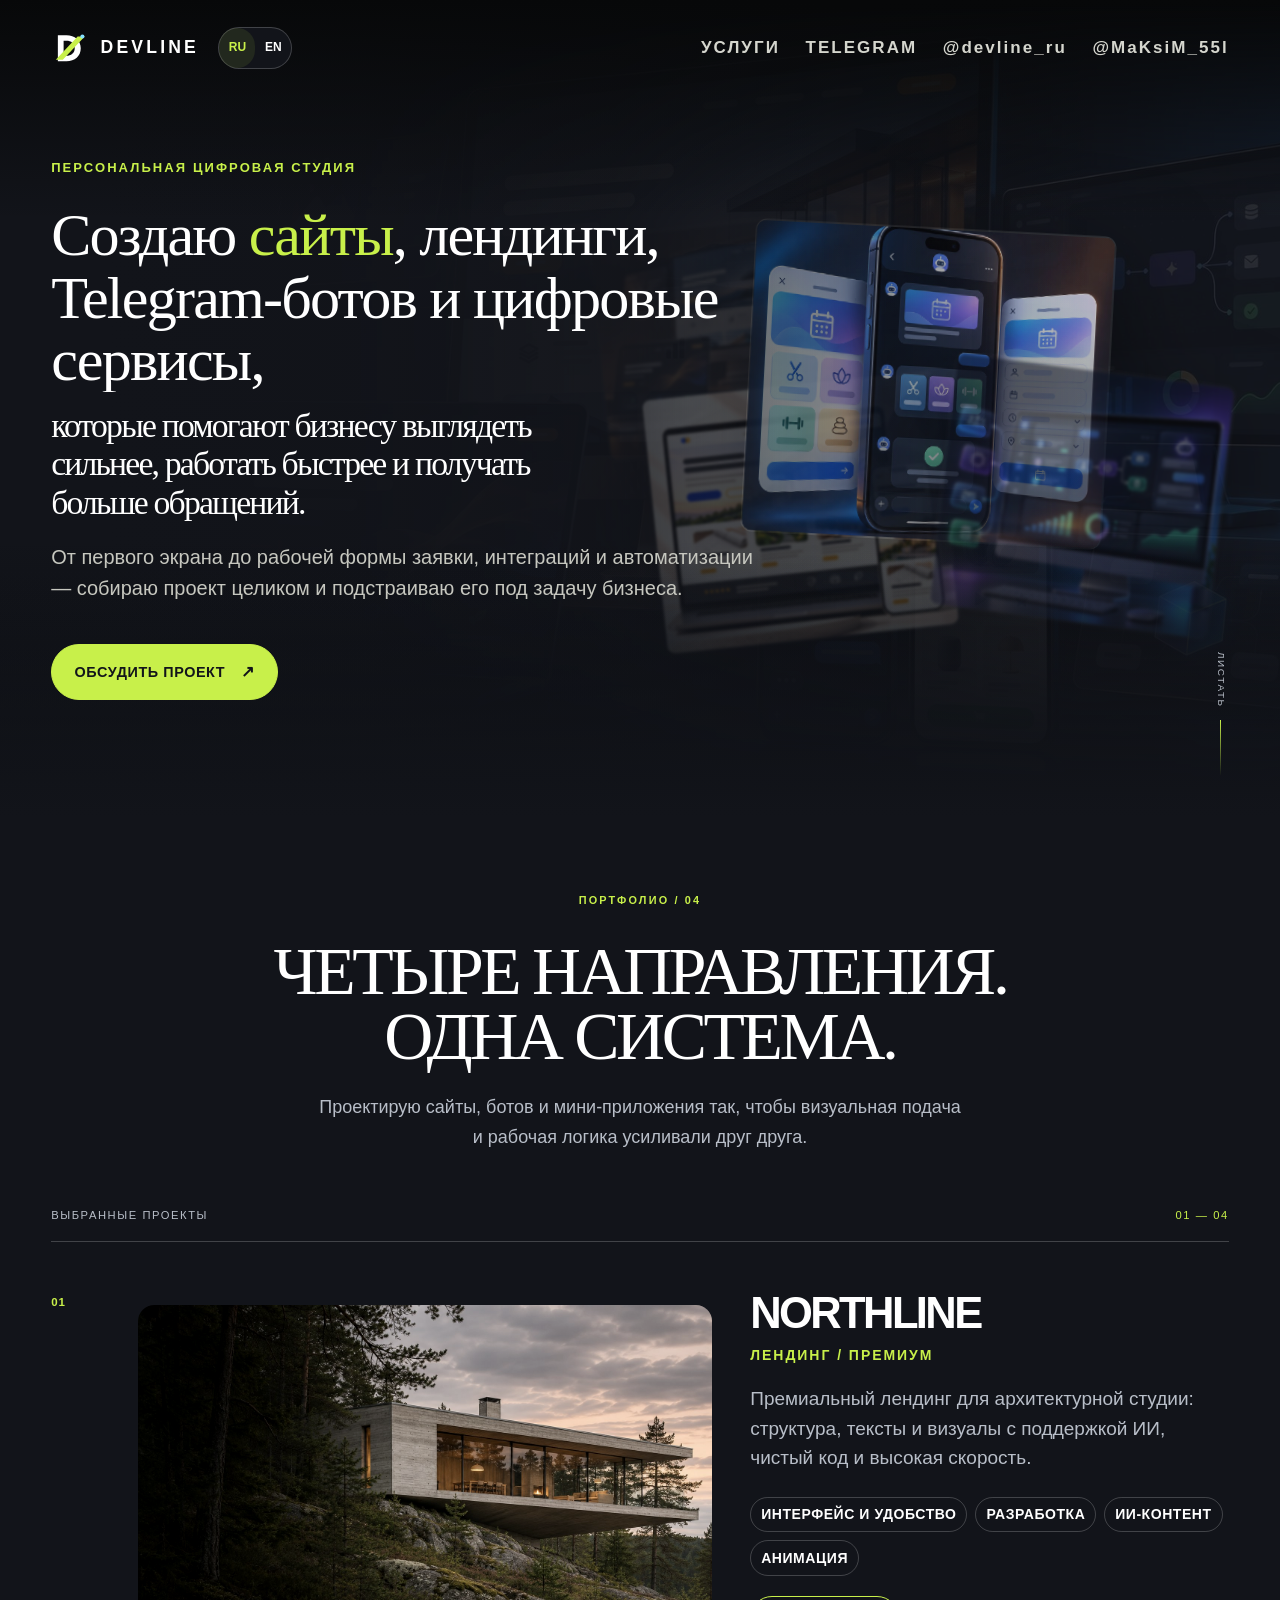
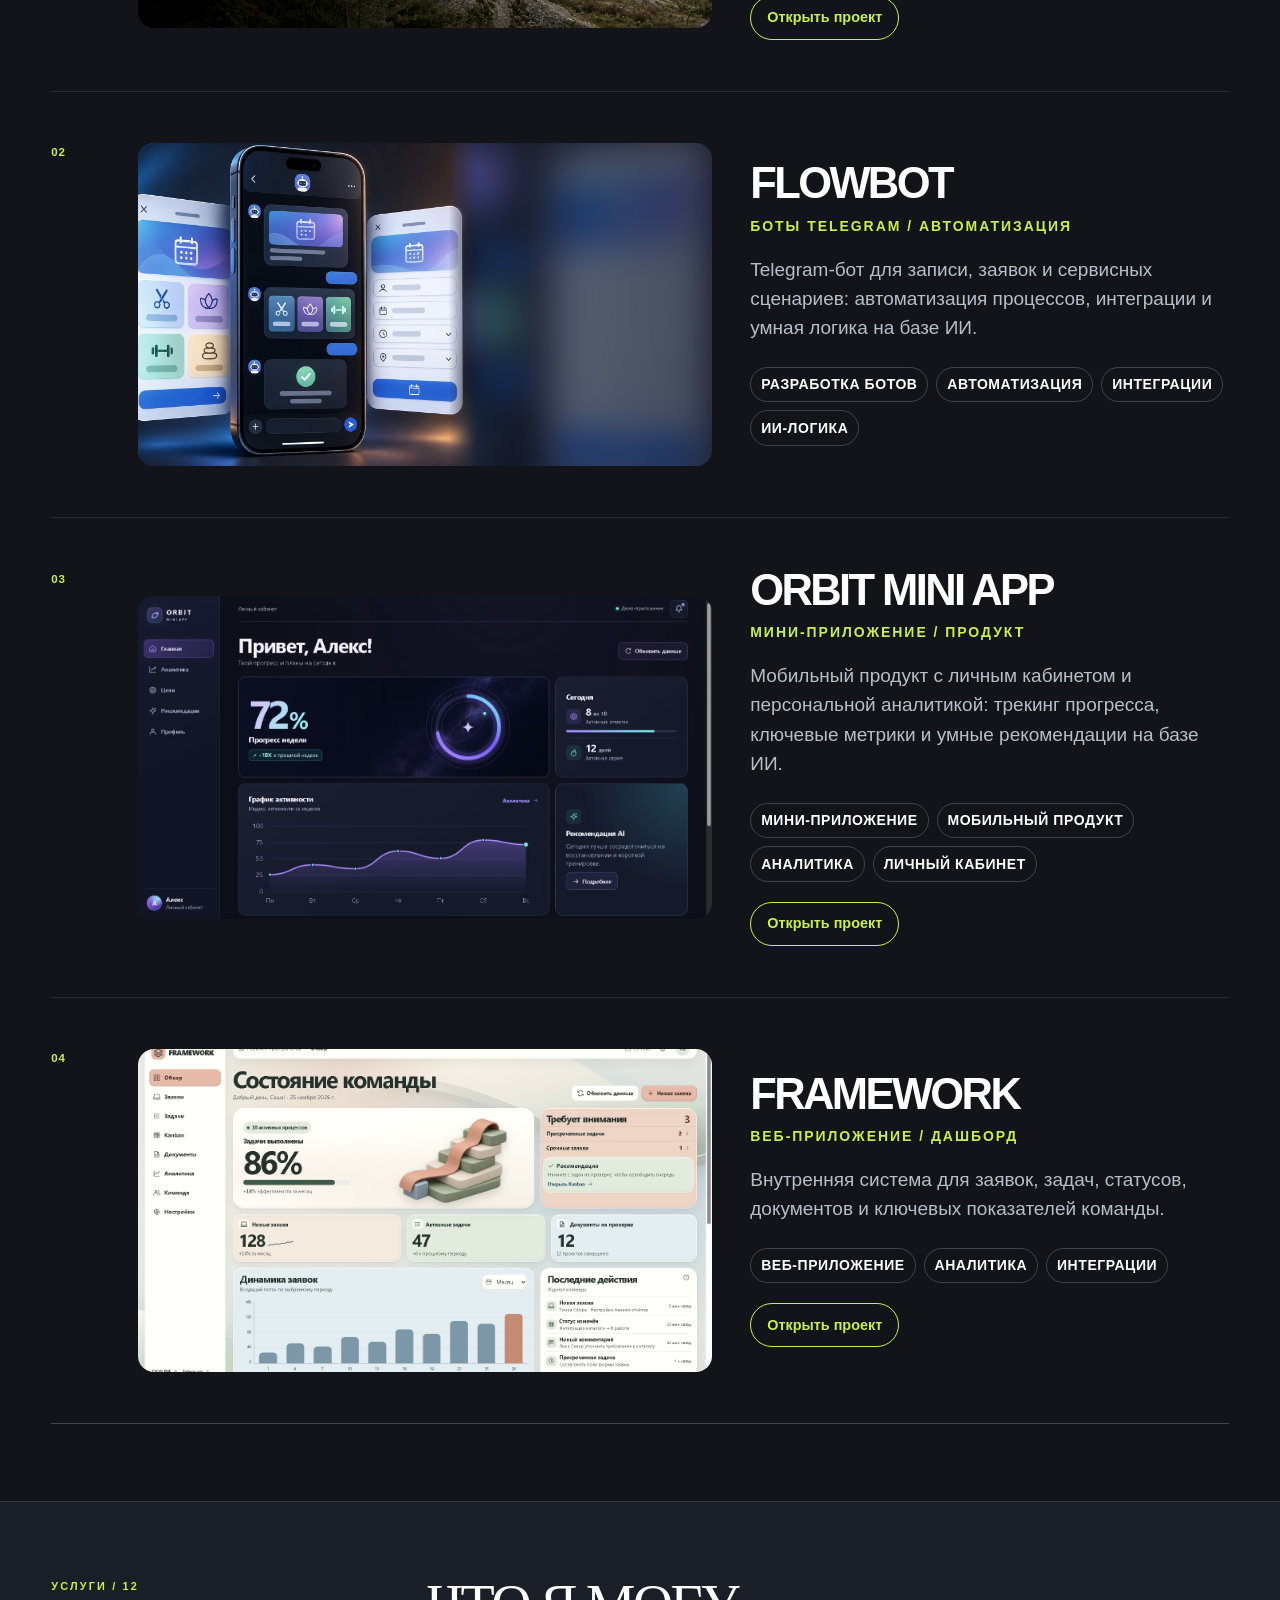
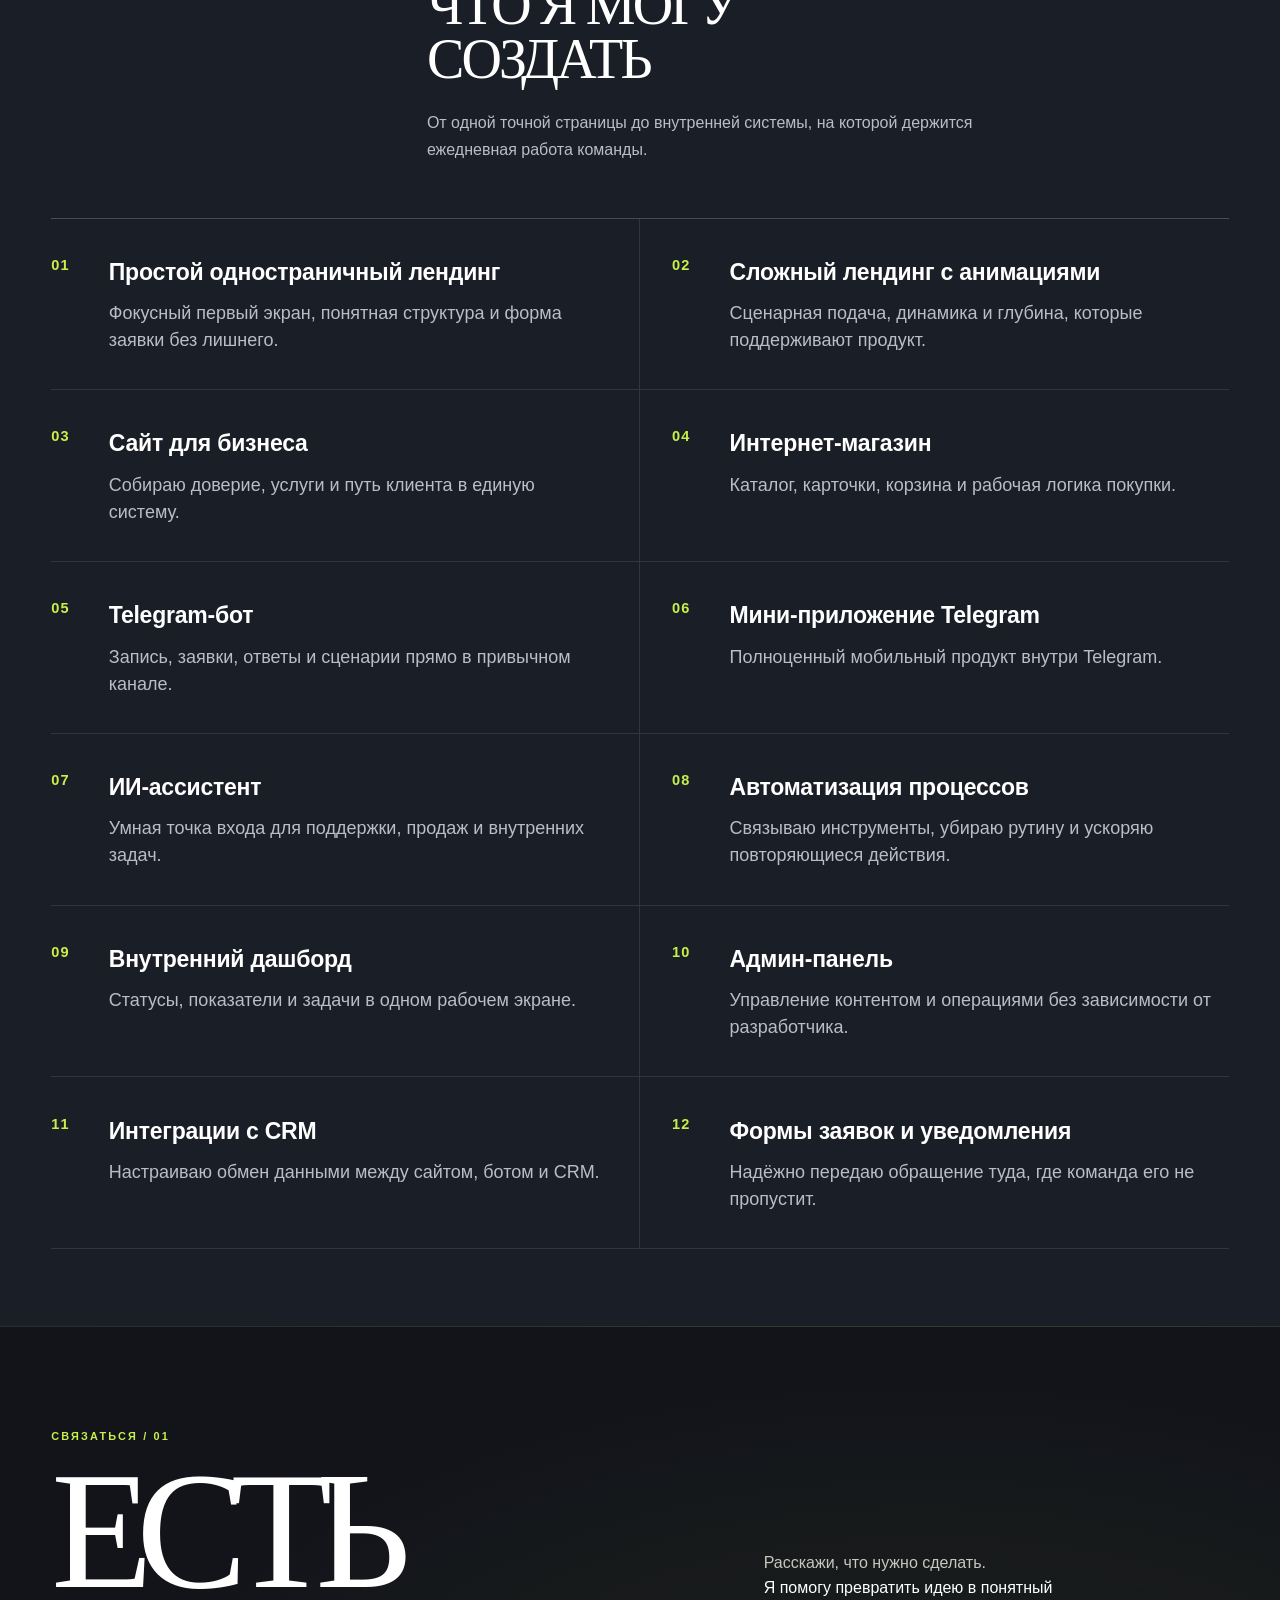
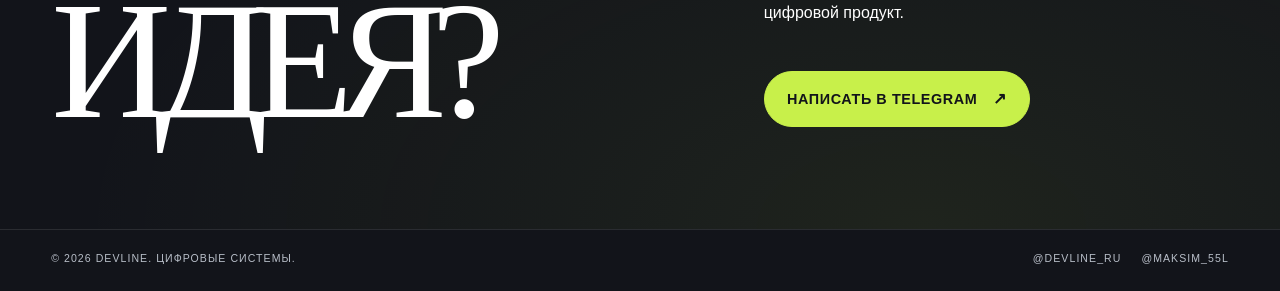
==== commit 42181ce6: "Update FRAMEWORK project card" ====
--- a/index.html
+++ b/index.html
@@ -399,7 +399,7 @@
       .project-description { max-width: 54ch; margin: 1.1rem 0 0; color: var(--muted); font-size: 1.1875rem; line-height: 1.55; }
       .project-tags { display: flex; flex-wrap: wrap; gap: .5rem; margin: 1.5rem 0 0; padding: 0; list-style: none; }
       .project-tags li { padding: .35rem .62rem; border: 1px solid var(--line-strong); border-radius: 999px; color: var(--text); font-size: .875rem; font-weight: 700; letter-spacing: .04em; text-transform: uppercase; }
-      .project--northline, .project--orbit { position: relative; }
+      .project--northline, .project--orbit, .project--framework { position: relative; }
       .project-open {
         display: inline-flex; align-self: flex-start; align-items: center; min-height: 44px;
         margin-top: 1.25rem; padding: .55rem 1rem; border: 1px solid var(--lime);
@@ -622,14 +622,15 @@
                   <a class="project-open" href="projects/orbit/index.html" aria-label="Открыть проект ORBIT MINI APP" data-en-aria-label="Open the ORBIT MINI APP project" data-en="Open project">Открыть проект</a>
                 </div>
               </article>
-              <article class="project" data-reveal="slide">
+              <article class="project project--framework" data-reveal="slide">
                 <span class="project-number">04</span>
-                <div class="project-media"><img src="assets/portfolio/bg-04.jpg" alt="Интерфейс дашборда FRAMEWORK" data-en-alt="FRAMEWORK dashboard interface" width="1254" height="1254" loading="lazy"></div>
+                <div class="project-media"><img src="projects/framework/assets/preview.jpg" alt="Светлый дашборд FRAMEWORK с матовой 3D-композицией" data-en-alt="Light FRAMEWORK dashboard with a matte 3D sculpture" width="1440" height="900" loading="lazy"></div>
                 <div class="project-content">
                   <h3>FRAMEWORK</h3>
                   <p class="project-category" data-en="WEB APP / DASHBOARD">ВЕБ-ПРИЛОЖЕНИЕ / ДАШБОРД</p>
                   <p class="project-description" data-en="An internal system that brings requests, tasks, statuses, documents and team metrics together.">Внутренняя система для заявок, задач, статусов, документов и ключевых показателей команды.</p>
                   <ul class="project-tags" aria-label="Технологии и услуги проекта" data-en-aria-label="Project technologies and services"><li data-en="WEB APP">ВЕБ-ПРИЛОЖЕНИЕ</li><li data-en="ANALYTICS">АНАЛИТИКА</li><li data-en="INTEGRATIONS">ИНТЕГРАЦИИ</li></ul>
+                  <a class="project-open" href="projects/framework/index.html" aria-label="Открыть проект FRAMEWORK" data-en-aria-label="Open the FRAMEWORK project" data-en="Open project">Открыть проект</a>
                 </div>
               </article>
             </div>
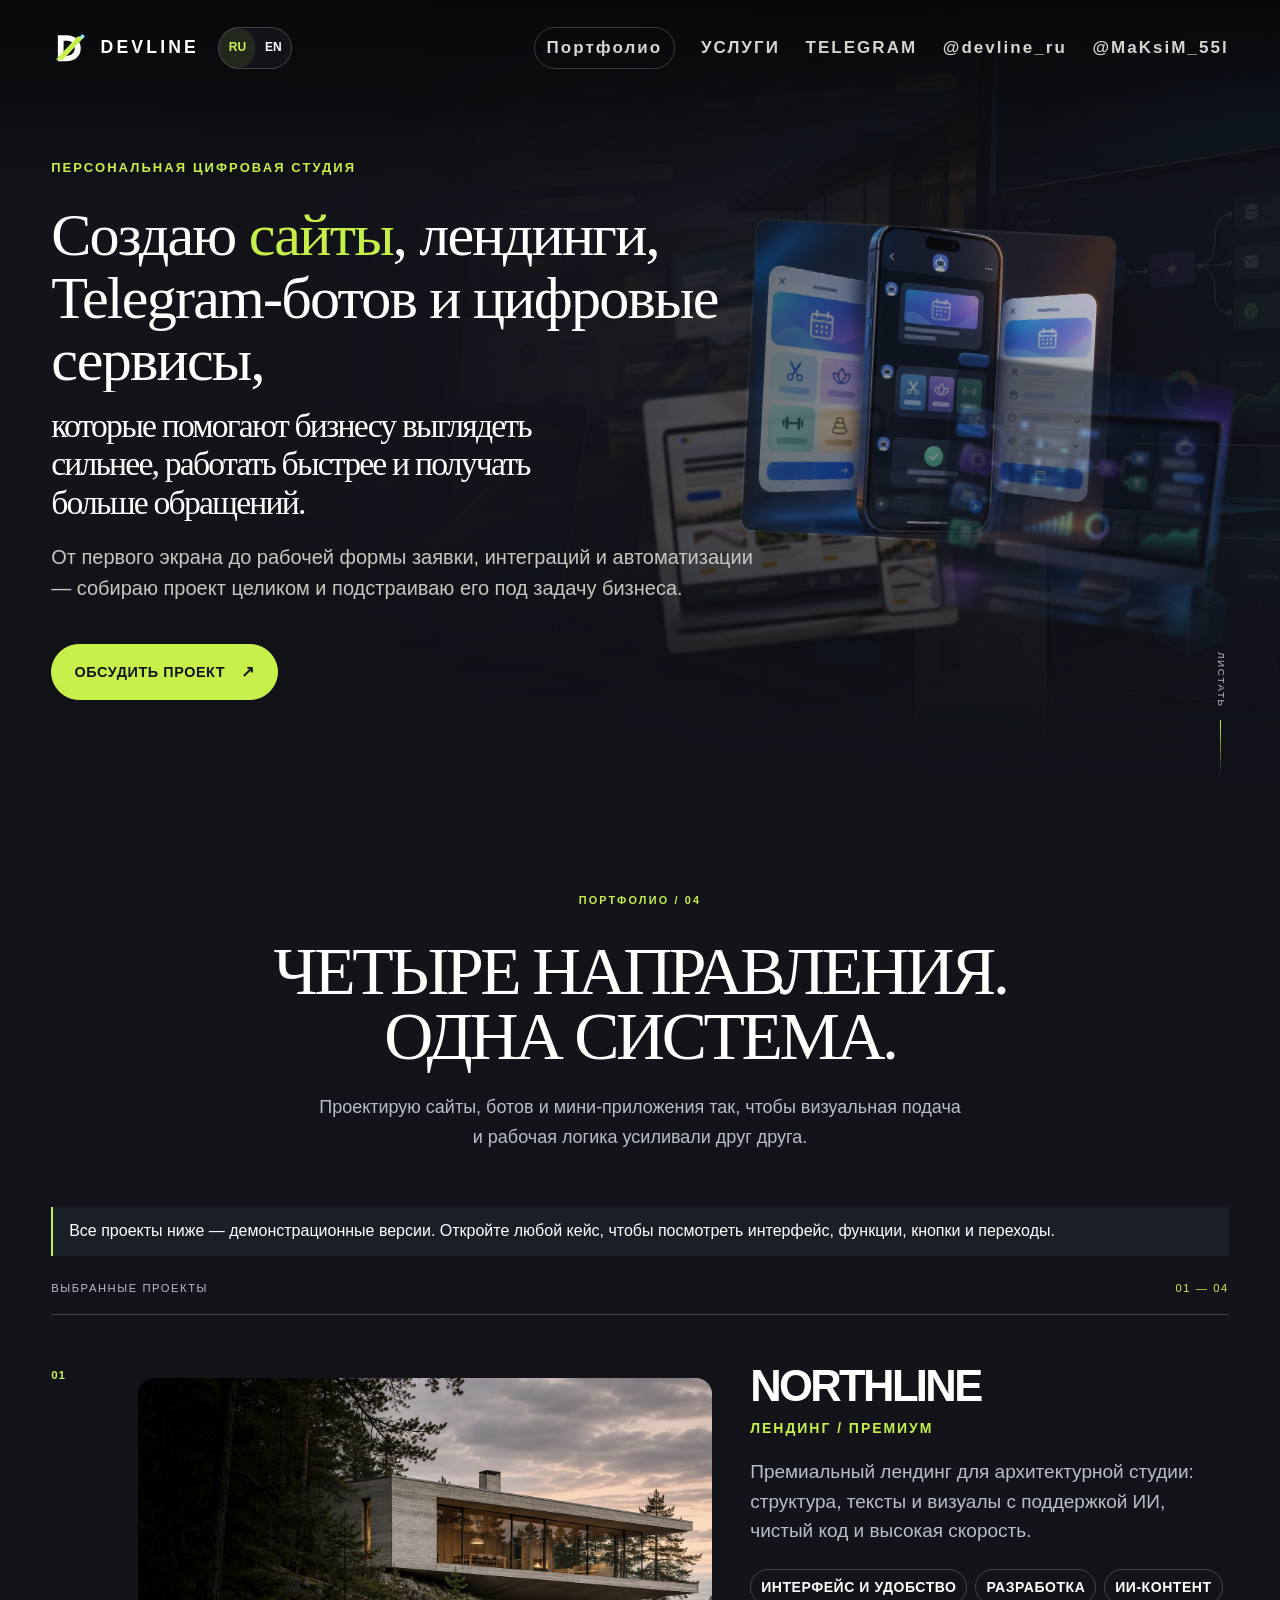
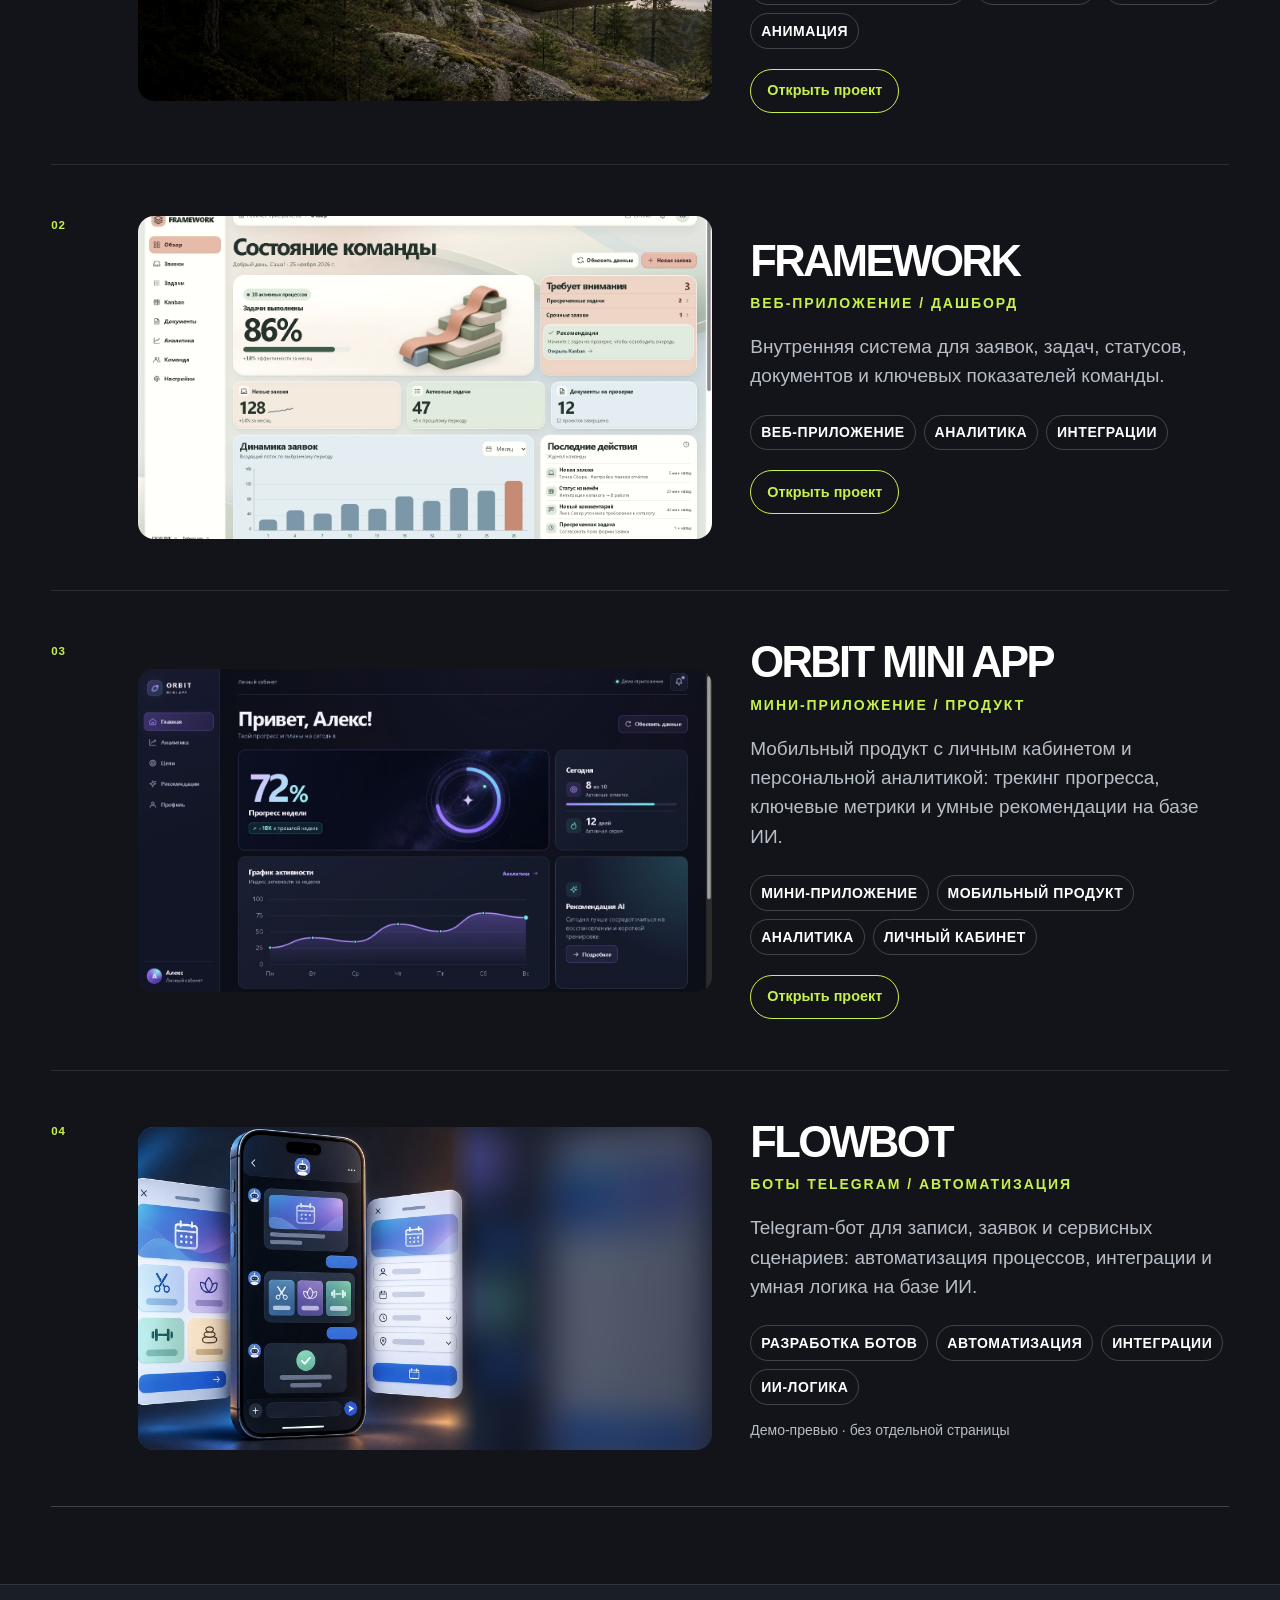
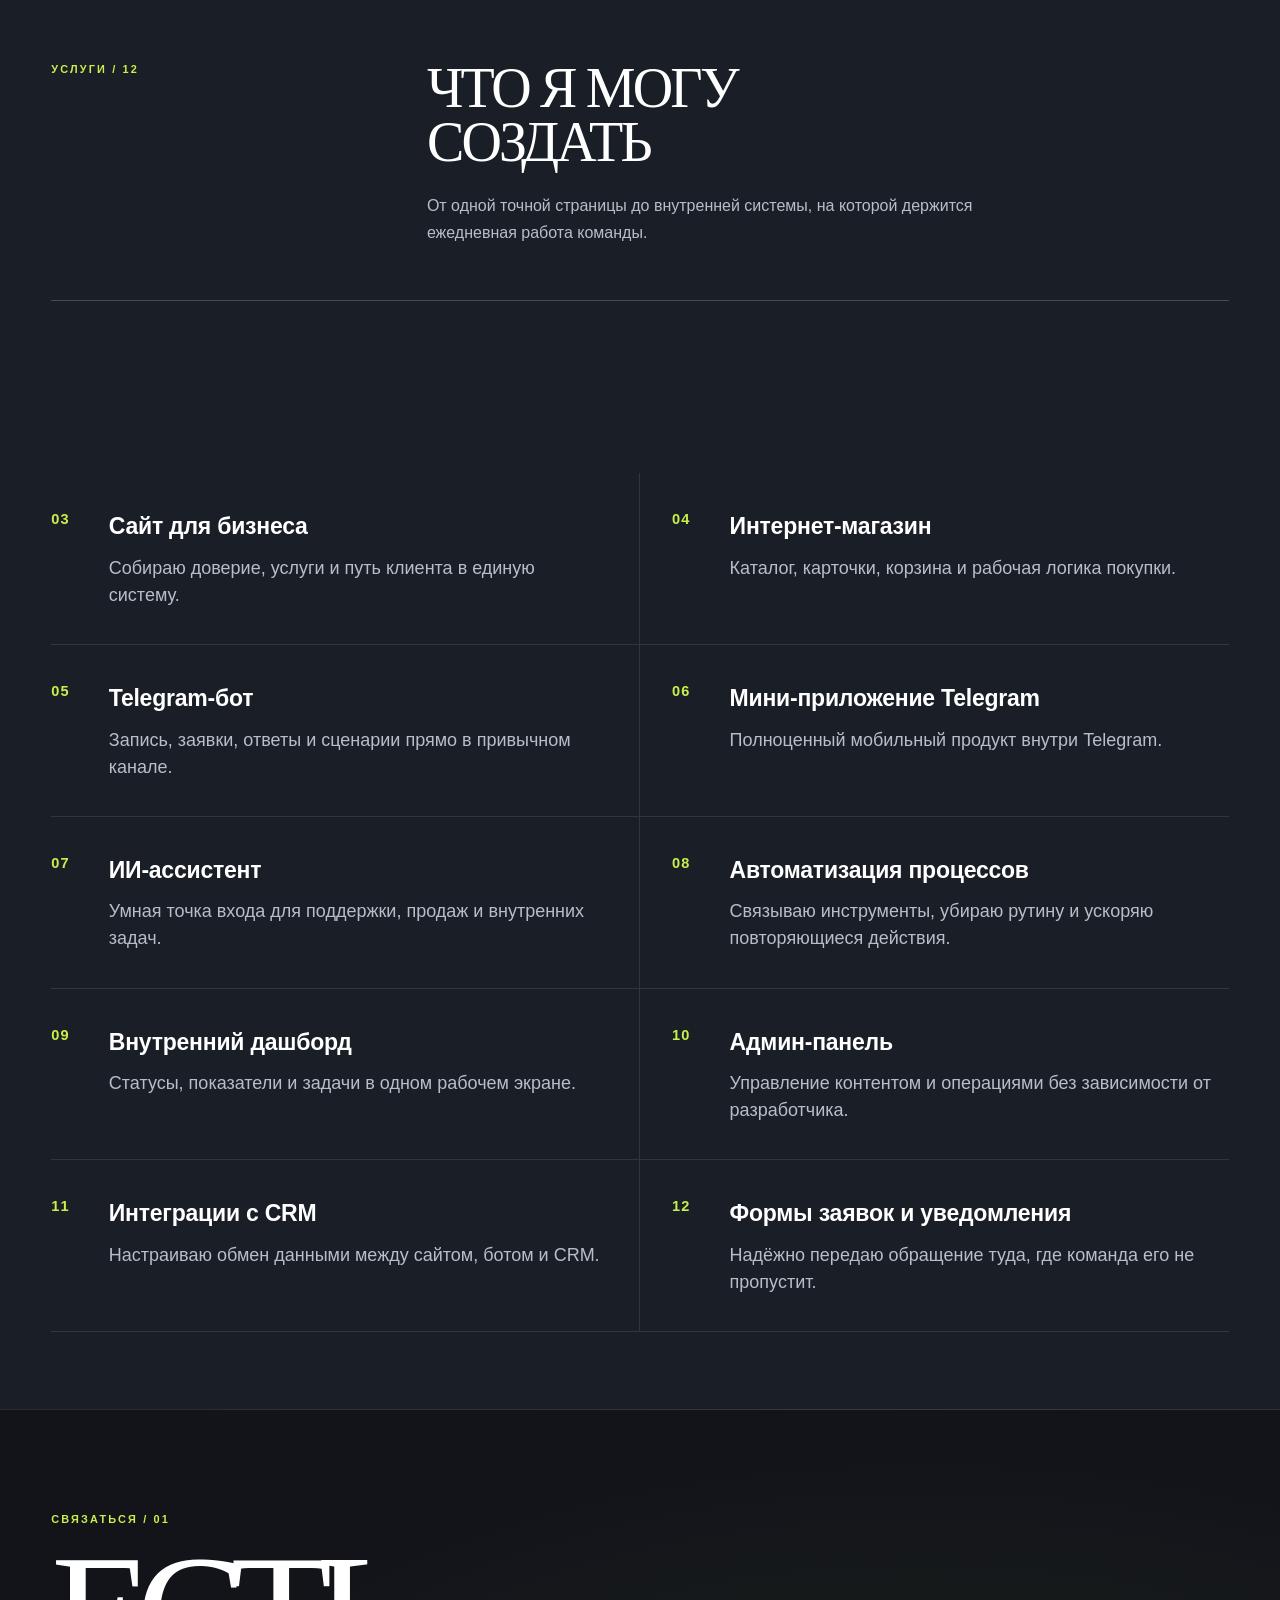
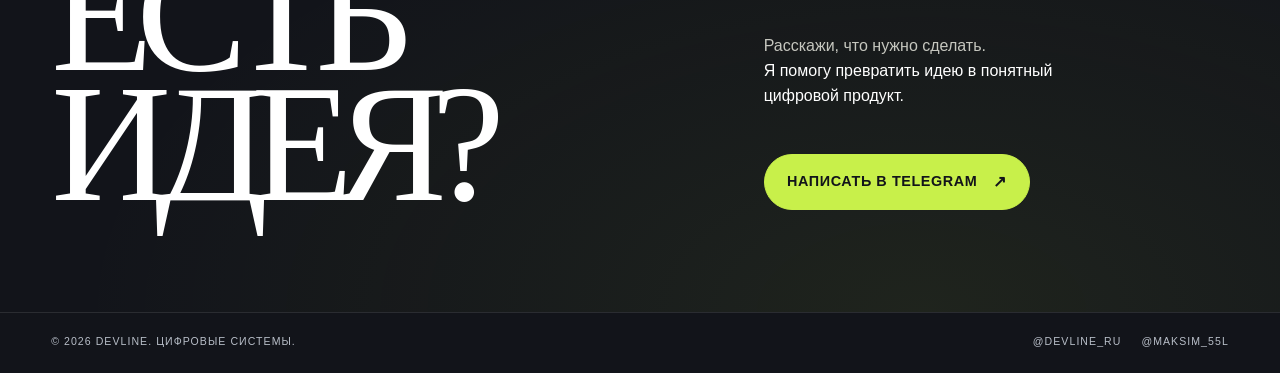
==== commit 1f7ff0e2: "Update DEVLINE portfolio and project language switching" ====
--- a/index.html
+++ b/index.html
@@ -342,6 +342,13 @@
 
       .portfolio-intro { display: flex; align-items: baseline; justify-content: space-between; gap: 2rem; padding-bottom: 1rem; border-bottom: 1px solid var(--line-strong); color: var(--muted); font-size: .7rem; letter-spacing: .14em; text-transform: uppercase; }
       .portfolio-intro span:last-child { color: var(--lime); }
+      .portfolio-notice { margin: 0 0 1.5rem; padding: .75rem 1rem; border-inline-start: 2px solid var(--lime); background: var(--bg-soft); color: var(--text); font-size: 1rem; line-height: 1.55; }
+      .project-status { color: var(--muted); font-size: .875rem; }
+      .nav-links .nav-portfolio { border: 1px solid var(--line-strong); border-radius: 999px; padding: .4rem .75rem; }
+      .portfolio-section { scroll-margin-top: 1.5rem; }
+      @media (min-width: 851px) and (max-width: 1100px) {
+        .nav-wrap .nav-links { gap: .7rem; letter-spacing: .04em; font-size: .875rem; }
+      }
       .project-list { border-bottom: 1px solid var(--line-strong); }
       .project {
         display: grid;
@@ -552,6 +559,7 @@
             <span></span><span></span>
           </button>
           <nav id="main-menu" class="nav-links" aria-label="Разделы сайта" data-en-aria-label="Site sections">
+            <a class="nav-portfolio" href="#projects" data-en="Portfolio">Портфолио</a>
             <a href="#services" data-en="SERVICES">УСЛУГИ</a>
             <a href="https://t.me/devline_ru" target="_blank" rel="noreferrer">TELEGRAM</a>
             <a href="https://t.me/devline_ru" target="_blank" rel="noreferrer">@devline_ru</a>
@@ -591,7 +599,7 @@
           <div class="scroll-cue" aria-hidden="true"><span data-en="Scroll">Листать</span></div>
         </section>
 
-        <section class="section portfolio-section" aria-labelledby="portfolio-title">
+        <section class="section portfolio-section" id="projects" aria-labelledby="portfolio-title" tabindex="-1">
           <div class="container">
             <div class="section-heading" data-reveal>
               <p class="eyebrow" data-en="Portfolio / 04">Портфолио / 04</p>
@@ -600,6 +608,7 @@
                 <p class="heading-note" data-en="I design websites, bots and mini apps that pair a clear visual identity with functionality that supports it.">Проектирую сайты, ботов и мини-приложения так, чтобы визуальная подача и рабочая логика усиливали друг друга.</p>
               </div>
             </div>
+            <p class="portfolio-notice" data-en="All projects below are demonstration versions. Open any case to explore the interface, features, buttons, and navigation.">Все проекты ниже — демонстрационные версии. Откройте любой кейс, чтобы посмотреть интерфейс, функции, кнопки и переходы.</p>
             <div class="portfolio-intro"><span data-en="Selected projects">Выбранные проекты</span><span>01 — 04</span></div>
             <div class="project-list">
               <article class="project project--northline" data-reveal="slide">
@@ -610,10 +619,16 @@
                   <a class="project-open" href="projects/northline/index.html" aria-label="Открыть проект NORTHLINE" data-en-aria-label="Open the NORTHLINE project" data-en="Open project">Открыть проект</a>
                 </div>
               </article>
-              <article class="project" data-reveal="slide">
+              <article class="project project--framework" data-reveal="slide">
                 <span class="project-number">02</span>
-                <div class="project-media project-media--flowbot"><img src="assets/portfolio/bg-03.jpg" alt="Telegram-бот FLOWBOT" data-en-alt="FLOWBOT Telegram bot" width="1254" height="1254" loading="lazy"></div>
-                <div class="project-content"><h3>FLOWBOT</h3><p class="project-category" data-en="TELEGRAM BOTS / AUTOMATION">БОТЫ TELEGRAM / АВТОМАТИЗАЦИЯ</p><p class="project-description" data-en="A Telegram bot for bookings, inquiries and service workflows, with automation, integrations and AI-powered logic.">Telegram-бот для записи, заявок и сервисных сценариев: автоматизация процессов, интеграции и умная логика на базе ИИ.</p><ul class="project-tags" aria-label="Технологии и услуги проекта" data-en-aria-label="Project technologies and services"><li data-en="BOT DEVELOPMENT">РАЗРАБОТКА БОТОВ</li><li data-en="AUTOMATION">АВТОМАТИЗАЦИЯ</li><li data-en="INTEGRATIONS">ИНТЕГРАЦИИ</li><li data-en="AI LOGIC">ИИ-ЛОГИКА</li></ul></div>
+                <div class="project-media"><img src="projects/framework/assets/preview.jpg" alt="Светлый дашборд FRAMEWORK с матовой 3D-композицией" data-en-alt="Light FRAMEWORK dashboard with a matte 3D sculpture" width="1440" height="900" loading="lazy"></div>
+                <div class="project-content">
+                  <h3>FRAMEWORK</h3>
+                  <p class="project-category" data-en="WEB APP / DASHBOARD">ВЕБ-ПРИЛОЖЕНИЕ / ДАШБОРД</p>
+                  <p class="project-description" data-en="An internal system that brings requests, tasks, statuses, documents and team metrics together.">Внутренняя система для заявок, задач, статусов, документов и ключевых показателей команды.</p>
+                  <ul class="project-tags" aria-label="Технологии и услуги проекта" data-en-aria-label="Project technologies and services"><li data-en="WEB APP">ВЕБ-ПРИЛОЖЕНИЕ</li><li data-en="ANALYTICS">АНАЛИТИКА</li><li data-en="INTEGRATIONS">ИНТЕГРАЦИИ</li></ul>
+                  <a class="project-open" href="projects/framework/index.html" aria-label="Открыть проект FRAMEWORK" data-en-aria-label="Open the FRAMEWORK project" data-en="Open project">Открыть проект</a>
+                </div>
               </article>
               <article class="project project--orbit" data-reveal="slide">
                 <span class="project-number">03</span>
@@ -622,16 +637,10 @@
                   <a class="project-open" href="projects/orbit/index.html" aria-label="Открыть проект ORBIT MINI APP" data-en-aria-label="Open the ORBIT MINI APP project" data-en="Open project">Открыть проект</a>
                 </div>
               </article>
-              <article class="project project--framework" data-reveal="slide">
+              <article class="project" data-reveal="slide">
                 <span class="project-number">04</span>
-                <div class="project-media"><img src="projects/framework/assets/preview.jpg" alt="Светлый дашборд FRAMEWORK с матовой 3D-композицией" data-en-alt="Light FRAMEWORK dashboard with a matte 3D sculpture" width="1440" height="900" loading="lazy"></div>
-                <div class="project-content">
-                  <h3>FRAMEWORK</h3>
-                  <p class="project-category" data-en="WEB APP / DASHBOARD">ВЕБ-ПРИЛОЖЕНИЕ / ДАШБОРД</p>
-                  <p class="project-description" data-en="An internal system that brings requests, tasks, statuses, documents and team metrics together.">Внутренняя система для заявок, задач, статусов, документов и ключевых показателей команды.</p>
-                  <ul class="project-tags" aria-label="Технологии и услуги проекта" data-en-aria-label="Project technologies and services"><li data-en="WEB APP">ВЕБ-ПРИЛОЖЕНИЕ</li><li data-en="ANALYTICS">АНАЛИТИКА</li><li data-en="INTEGRATIONS">ИНТЕГРАЦИИ</li></ul>
-                  <a class="project-open" href="projects/framework/index.html" aria-label="Открыть проект FRAMEWORK" data-en-aria-label="Open the FRAMEWORK project" data-en="Open project">Открыть проект</a>
-                </div>
+                <div class="project-media project-media--flowbot"><img src="assets/portfolio/bg-03.jpg" alt="Telegram-бот FLOWBOT" data-en-alt="FLOWBOT Telegram bot" width="1254" height="1254" loading="lazy"></div>
+                <div class="project-content"><h3>FLOWBOT</h3><p class="project-category" data-en="TELEGRAM BOTS / AUTOMATION">БОТЫ TELEGRAM / АВТОМАТИЗАЦИЯ</p><p class="project-description" data-en="A Telegram bot for bookings, inquiries and service workflows, with automation, integrations and AI-powered logic.">Telegram-бот для записи, заявок и сервисных сценариев: автоматизация процессов, интеграции и умная логика на базе ИИ.</p><ul class="project-tags" aria-label="Технологии и услуги проекта" data-en-aria-label="Project technologies and services"><li data-en="BOT DEVELOPMENT">РАЗРАБОТКА БОТОВ</li><li data-en="AUTOMATION">АВТОМАТИЗАЦИЯ</li><li data-en="INTEGRATIONS">ИНТЕГРАЦИИ</li><li data-en="AI LOGIC">ИИ-ЛОГИКА</li></ul><p class="project-status" data-en="Demo preview · no separate page">Демо-превью · без отдельной страницы</p></div>
               </article>
             </div>
           </div>
@@ -724,11 +733,15 @@
           }
           updateMenuLabel();
         };
-        try {
-          setLanguage(localStorage.getItem(languageKey));
-        } catch {
-          setLanguage('ru');
-        }
+        const syncLanguage = () => {
+          let saved;
+          try { saved = localStorage.getItem(languageKey); } catch { /* Storage is optional. */ }
+          const requested = new URLSearchParams(location.search).get('lang');
+          setLanguage(['ru', 'en'].includes(saved) ? saved : requested);
+        };
+        syncLanguage();
+        window.addEventListener('pageshow', (event) => { if (event.persisted) syncLanguage(); });
+        window.addEventListener('storage', (event) => { if (event.key === languageKey) syncLanguage(); });
         for (const button of languageButtons) {
           button.addEventListener('click', () => {
             if (currentLanguage !== button.dataset.language) setLanguage(button.dataset.language);
@@ -741,8 +754,7 @@
         }
         const menu = document.querySelector('#main-menu');
         const mobileNav = window.matchMedia('(max-width: 850px)');
-        const services = document.querySelector('#services');
-        const servicesLink = menu.querySelector('[href="#services"]');
+        const sectionLinks = [...menu.querySelectorAll('a[href^="#"]')];
         const hero = document.querySelector('.hero');
         const motionPreference = window.matchMedia('(prefers-reduced-motion: reduce)');
         const revealItems = [...document.querySelectorAll('[data-reveal]')];
@@ -799,8 +811,9 @@
         menu.addEventListener('click', (event) => {
           const link = event.target.closest('a');
           if (!link || !mobileNav.matches) return;
-          setMenu(false, link !== servicesLink);
-          if (link === servicesLink) services.focus({ preventScroll: true });
+          const section = sectionLinks.includes(link) && document.getElementById(link.hash.slice(1));
+          setMenu(false, !section);
+          if (section) section.focus({ preventScroll: true });
         });
         document.addEventListener('click', (event) => {
           if (menu.classList.contains('is-open') && !menu.contains(event.target) && !menuToggle.contains(event.target)) setMenu(false, true);
@@ -812,8 +825,10 @@
           if (menu.classList.contains('is-open') && !menu.contains(event.target) && event.target !== menuToggle) setMenu(false);
         });
         const updateActiveNav = () => {
-          if (location.hash === '#services') servicesLink.setAttribute('aria-current', 'location');
-          else servicesLink.removeAttribute('aria-current');
+          for (const link of sectionLinks) {
+            if (location.hash === link.hash) link.setAttribute('aria-current', 'location');
+            else link.removeAttribute('aria-current');
+          }
         };
         updateActiveNav();
         window.addEventListener('hashchange', updateActiveNav);
